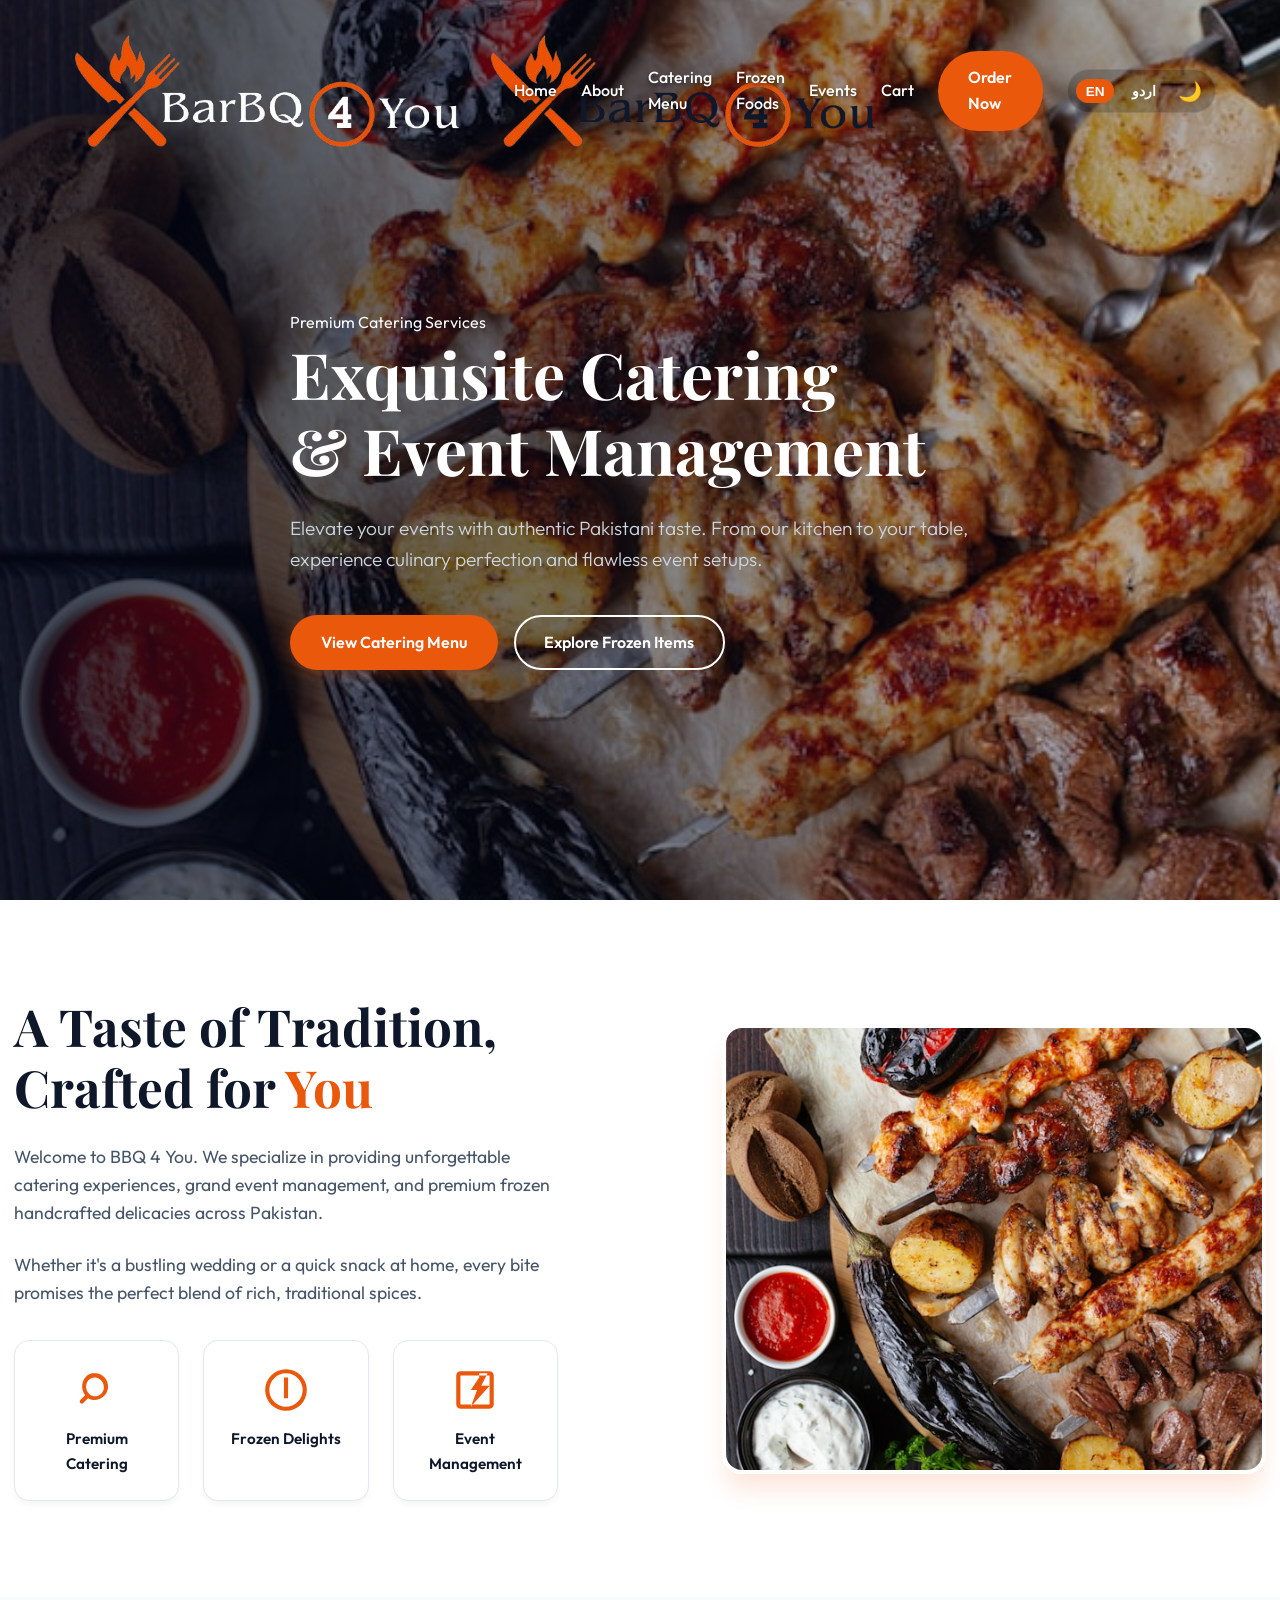
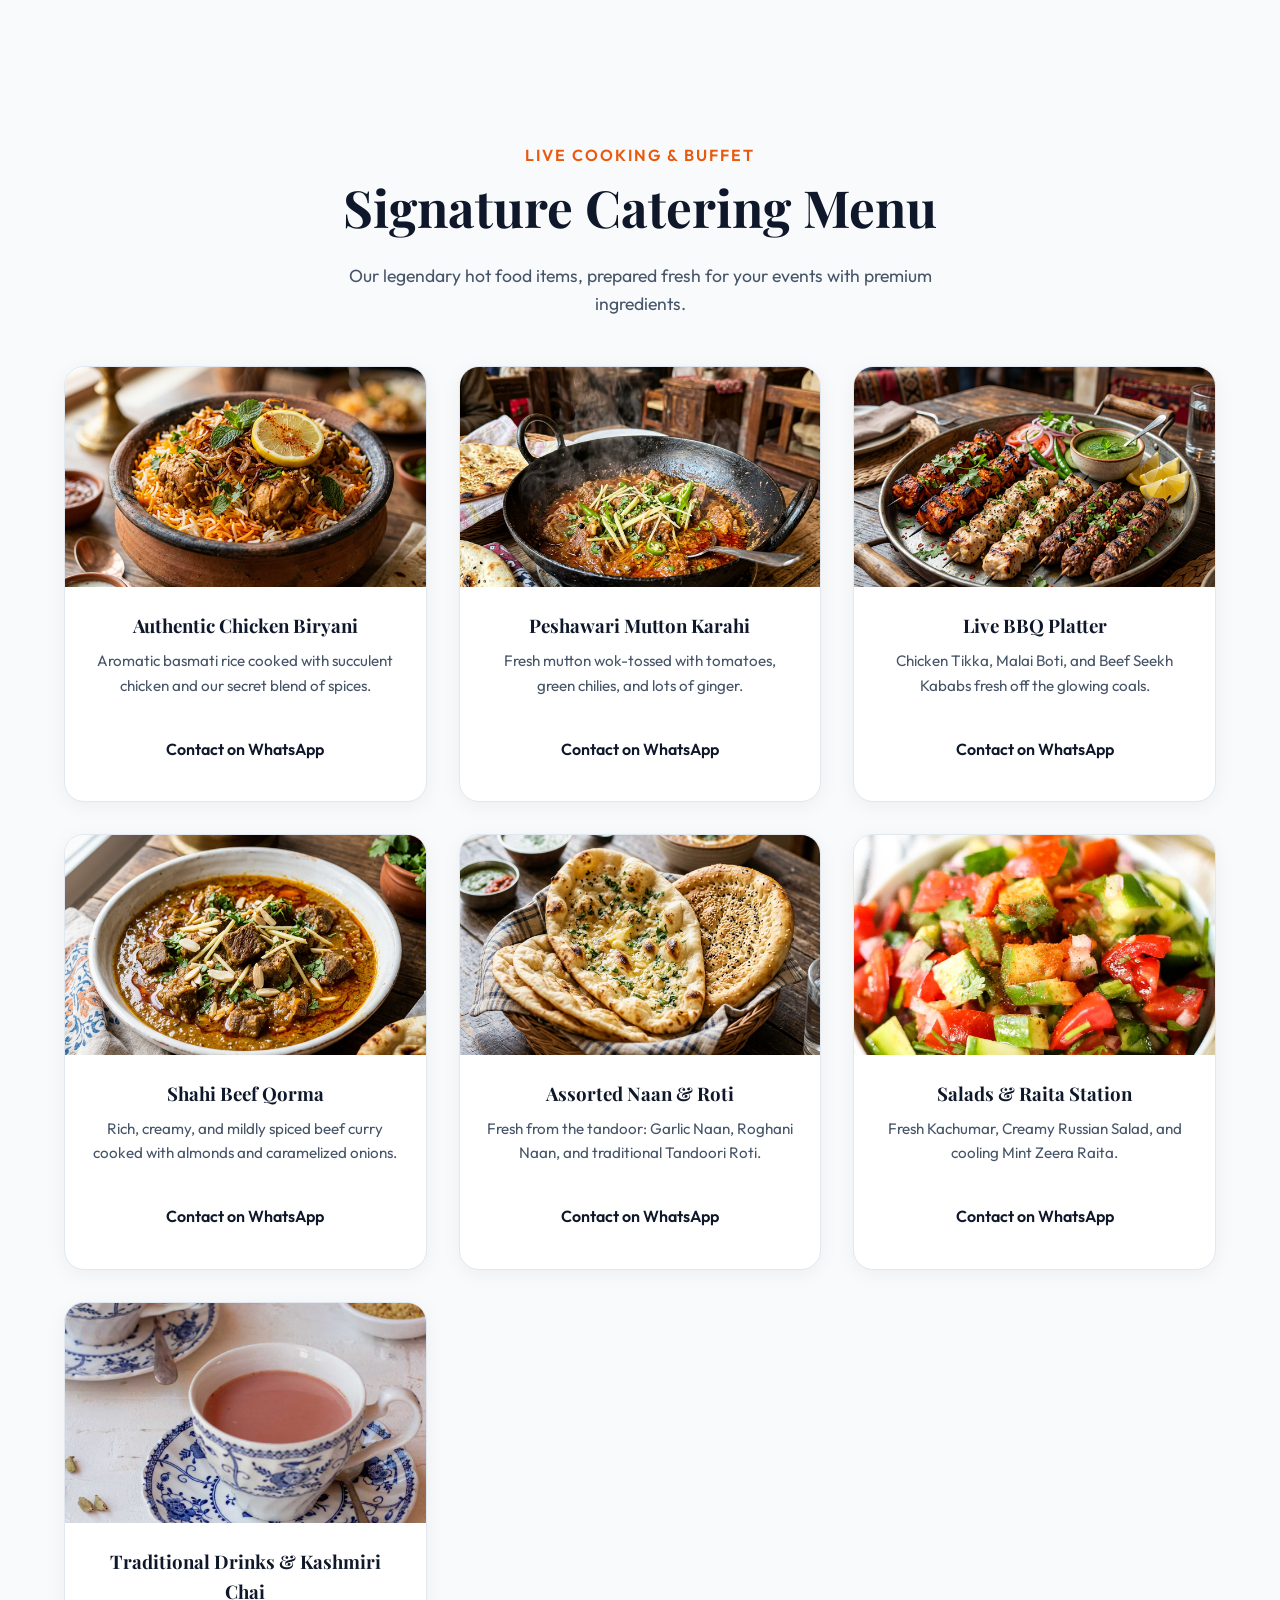
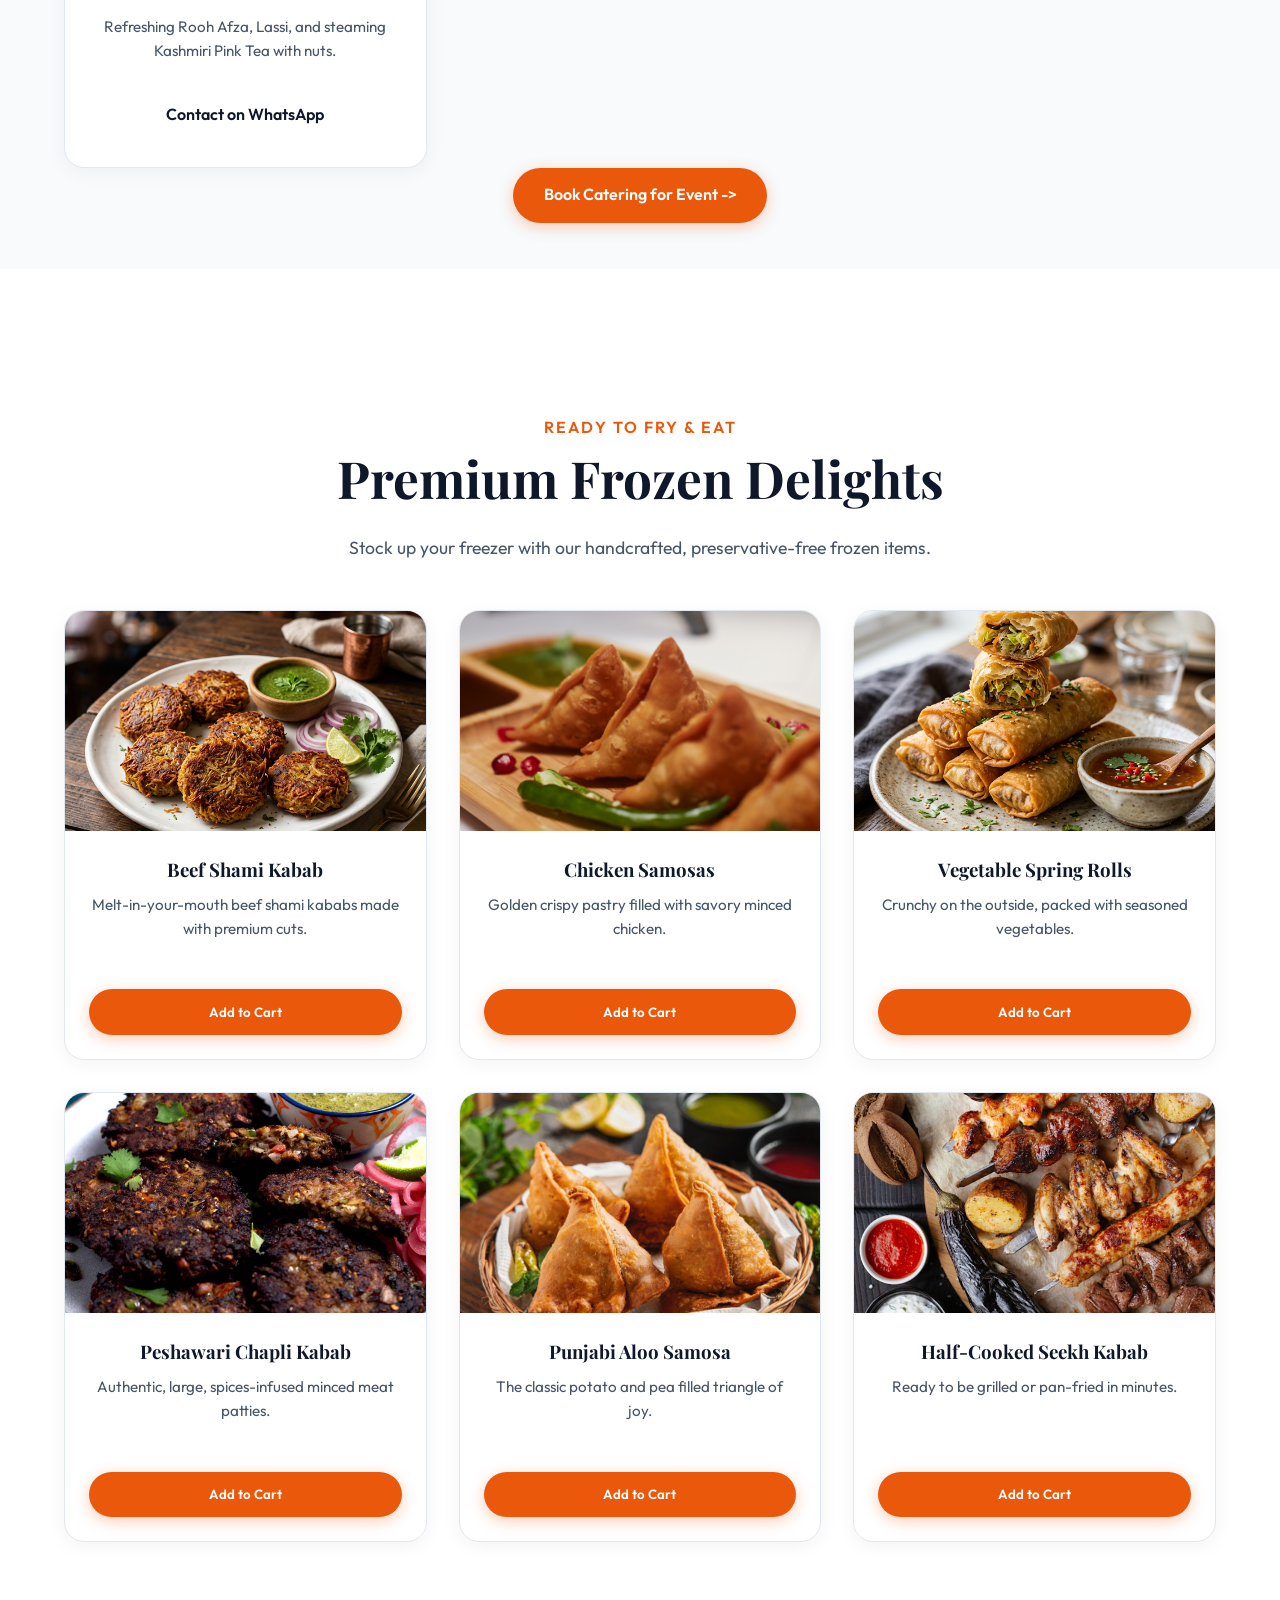
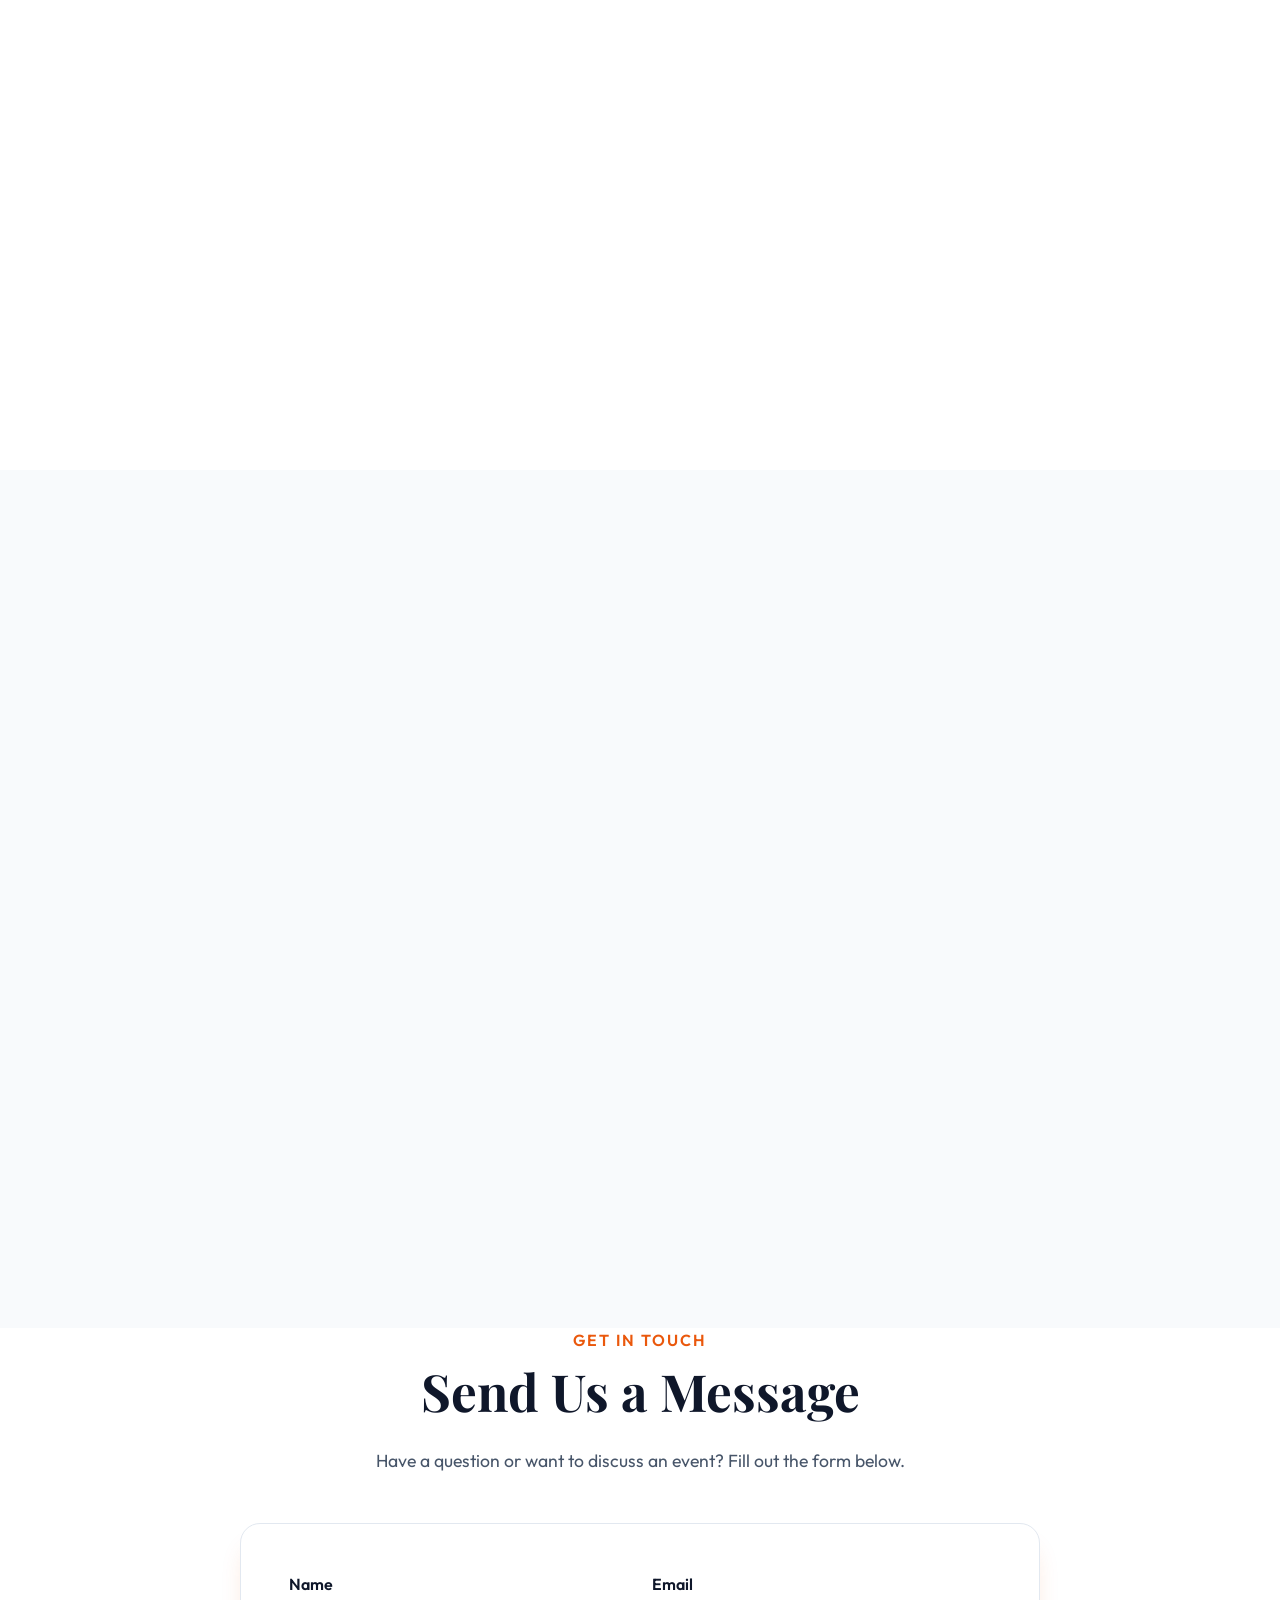
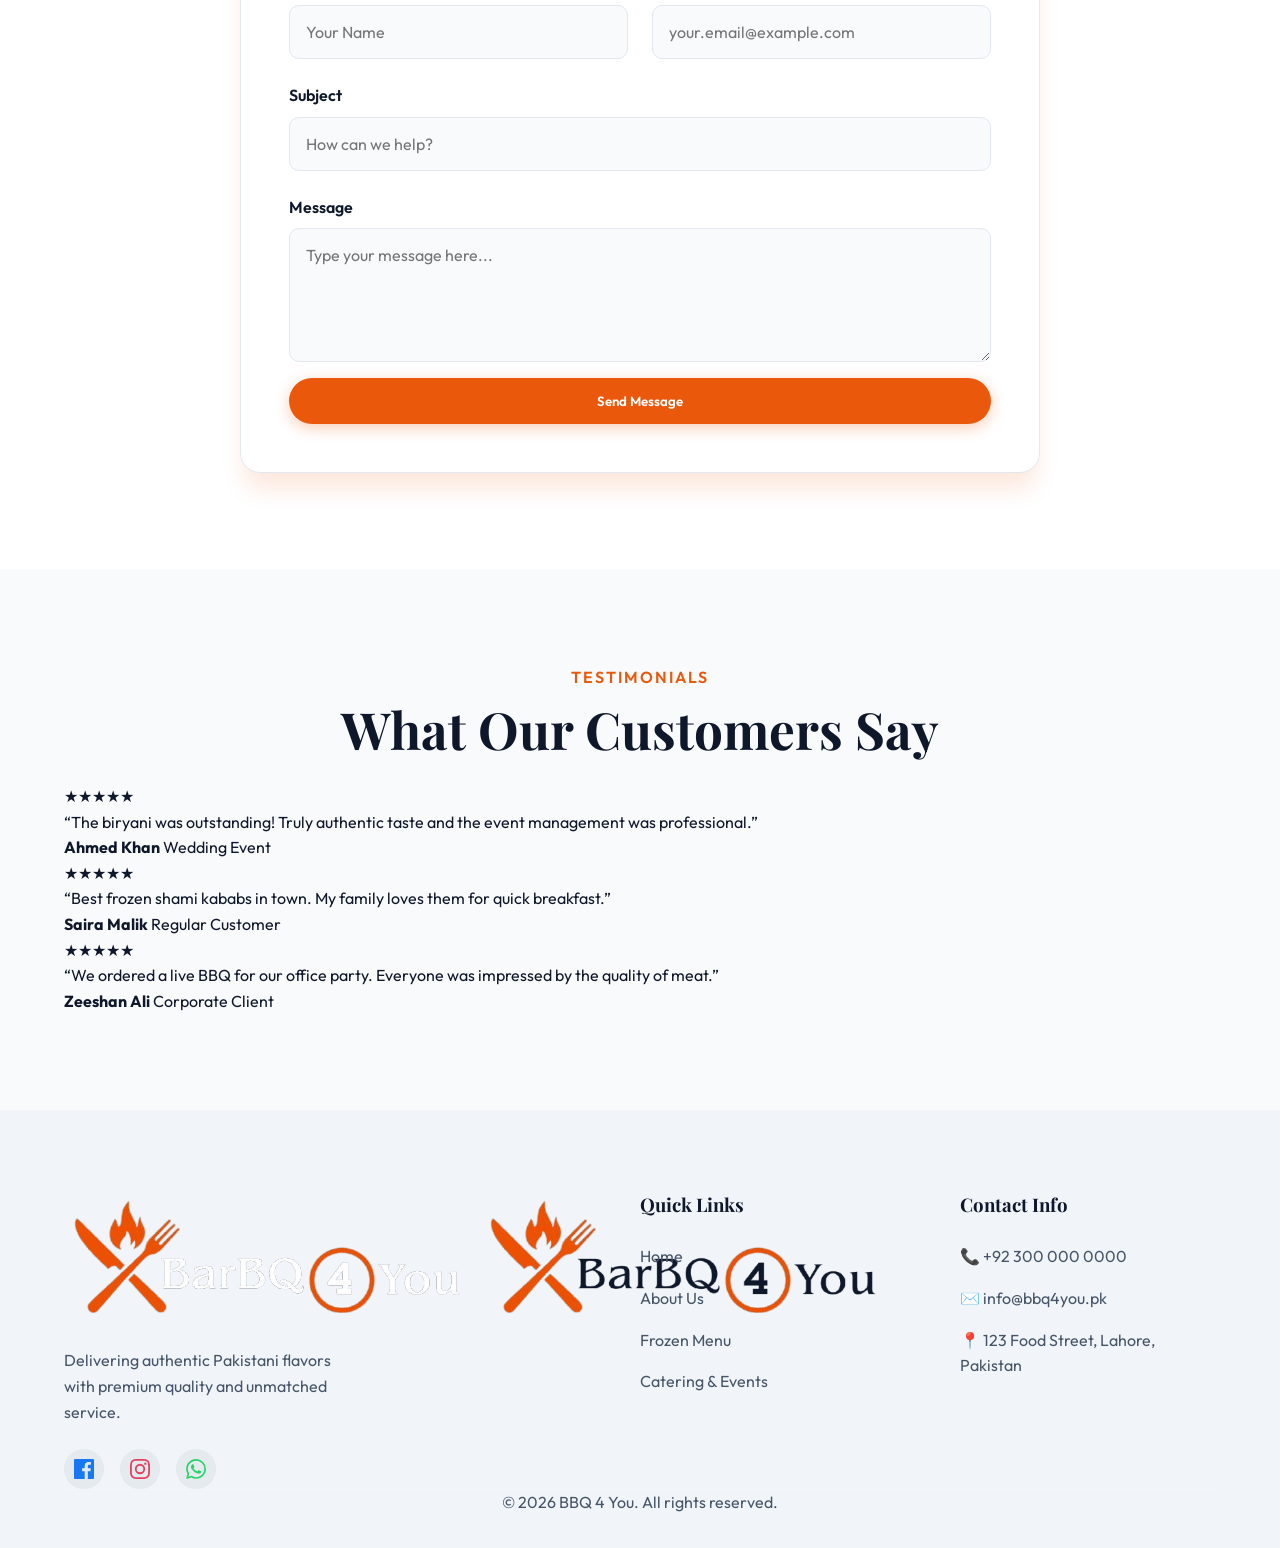
==== index.html @ a2faa125 "Refine Event Management section structure and alignment" ====
<!DOCTYPE html>
<html lang="en">

<head>
    <meta charset="UTF-8">
    <meta name="viewport" content="width=device-width, initial-scale=1.0">
    <meta name="description" content="BBQ 4 You - Premium Pakistani Catering, Event Management & Frozen Foods.">
    <title data-en="BBQ 4 You | Authentic Pakistani Catering" data-ur="باربی کیو 4 یو | مستند پاکستانی کیٹرنگ">BBQ 4 You
        | Authentic Pakistani Catering</title>
    <!-- Custom CSS -->
    <link rel="stylesheet" href="css/style.css">
</head>

<body>

    <!-- Navigation -->
    <nav class="navbar" id="navbar">
        <div class="container nav-container">
            <!-- New Styled Logo with Icon -->
            <a href="#" class="brand">
                <img src="img/logo-white.png" alt="BBQ 4 You" class="brand-img logo-white">
                <img src="img/logo-dark.png" alt="BBQ 4 You" class="brand-img logo-dark">
            </a>

            <button class="mobile-toggle" aria-label="Toggle Menu">
                <span class="bar"></span>
                <span class="bar"></span>
                <span class="bar"></span>
            </button>

            <div class="nav-controls">
                <ul class="nav-links">
                    <li><a href="#home" class="active" data-en="Home" data-ur="ہوم">Home</a></li>
                    <li><a href="#about" data-en="About" data-ur="ہمارے بارے میں">About</a></li>
                    <li><a href="#catering" data-en="Catering Menu" data-ur="کیٹرنگ مینو">Catering Menu</a>
                    </li>
                    <li><a href="#frozen-menu" data-en="Frozen Foods" data-ur="فروزن فوڈز">Frozen Foods</a>
                    </li>
                    <li><a href="#events" data-en="Events" data-ur="تقریبات">Events</a></li>
                    <li><a href="cart.html"><span data-en="Cart" data-ur="کارٹ">Cart</span> <span id="cart-count-badge"
                                class="badge-count">0</span></a></li>
                    <li><a href="order.html" class="btn btn-primary" data-en="Order Now" data-ur="آرڈر کریں"
                            style="margin-top:0;">Order Now</a></li>
                </ul>

                <div class="utils">
                    <button class="lang-btn active" data-lang="en">EN</button>
                    <button class="lang-btn" data-lang="ur">اردو</button>
                    <button id="theme-toggle" aria-label="Toggle Dark Mode">
                        <span>🌙</span>
                    </button>
                </div>
            </div>
        </div>
    </nav>

    <!-- Hero Section -->
    <section id="home" class="hero">
        <div class="hero-parallax-bg" id="hero-bg"></div>
        <div class="hero-overlay"></div>
        <div class="container hero-content">
            <span class="badge" data-en="Premium Catering Services" data-ur="پریمیم کیٹرنگ سروسز">Premium Catering
                Services</span>
            <h1 class="hero-title reveal-text" data-en="Exquisite Catering<br>& Event Management"
                data-ur="شاندار کیٹرنگ<br>اور ایونٹ مینجمنٹ">Exquisite Catering<br>& Event
                Management</h1>
            <p class="hero-desc reveal-fade"
                data-en="Elevate your events with authentic Pakistani taste. From our kitchen to your table, experience culinary perfection and flawless event setups."
                data-ur="اپنے ایونٹس کو مستند پاکستانی ذائقے سے یادگار بنائیں۔ ہمارے کچن سے آپ کی ٹیبل تک، بے عیب خدمات کا تجربہ کریں۔">
                Elevate your events with authentic Pakistani taste. From our kitchen to your table, experience culinary
                perfection and flawless event setups.</p>
            <div class="hero-btns reveal-up">
                <a href="#catering" class="btn btn-primary" data-en="View Catering Menu"
                    data-ur="کیٹرنگ مینو دیکھیں">View Catering Menu</a>
                <a href="#frozen-menu" class="btn btn-outline" data-en="Explore Frozen Items"
                    data-ur="فروزن آئٹمز تلاش کریں">Explore Frozen Items</a>
            </div>
        </div>
    </section>

    <!-- About Section -->
    <section id="about" class="about section-padding bg-section">
        <div class="container about-grid">
            <div class="about-text scroll-reveal left">
                <h2 class="section-title"
                    data-en="A Taste of Tradition,<br>Crafted for <span class='highlight'>You</span>"
                    data-ur="روایات کا ذائقہ،<br><span class='highlight'>آپ</span> کے لیے تیار کیا گیا">
                    A Taste of
                    Tradition,<br>Crafted for <span class='highlight'>You</span></h2>
                <p data-en="Welcome to BBQ 4 You. We specialize in providing unforgettable catering experiences, grand event management, and premium frozen handcrafted delicacies across Pakistan."
                    data-ur="باربی کیو 4 یو میں خوش آمدید۔ ہم پاکستان بھر میں ناقابل فراموش کیٹرنگ، شاندار ایونٹ مینجمنٹ اور اعلیٰ معیار کے فروزن آئٹمز فراہم کرنے میں مہارت رکھتے ہیں۔">
                    Welcome to BBQ 4 You. We specialize in providing unforgettable catering experiences, grand event
                    management, and premium frozen handcrafted delicacies across Pakistan.</p>
                <p data-en="Whether it's a bustling wedding or a quick snack at home, every bite promises the perfect blend of rich, traditional spices."
                    data-ur="چاہے یہ شادی کی تقریب ہو یا گھر میں فوری اسنیک، ہر نوالے میں روایتی مسالوں کا بہترین امتزاج ہے۔">
                    Whether it's a bustling wedding or a quick snack at home, every bite promises the perfect blend of
                    rich, traditional spices.</p>

                <div class="features-wrapper">
                    <div class="feature">
                        <svg class="feat-icon" viewBox="0 0 24 24">
                            <path
                                d="M11.3 4C14.7 4 17.5 7.1 17.3 10.7C17.1 14.3 14 17 10.3 16.8C9.4 16.7 8.5 16.4 7.7 15.9L5.4 18.2C5 18.6 4.4 18.6 4 18.2C3.6 17.8 3.6 17.2 4 16.8L6.3 14.5C4 11.4 4.5 7.1 7.6 4.8C8.7 4 10 3.8 11.3 4M10.8 6C9.5 6 8.4 6.6 7.7 7.6C6.1 9.7 6.6 12.7 8.7 14.3C9.4 14.8 10.2 15 11 15C13.2 15 15.1 13.2 15.3 11C15.5 8.4 13.5 6.2 11 6C10.9 6 10.9 6 10.8 6Z" />
                        </svg>
                        <div class="feat-text" data-en="Premium Catering" data-ur="پریمیم کیٹرنگ">Premium
                            Catering</div>
                    </div>
                    <div class="feature">
                        <svg class="feat-icon" viewBox="0 0 24 24">
                            <path
                                d="M12,2A10,10 0 0,1 22,12A10,10 0 0,1 12,22A10,10 0 0,1 2,12A10,10 0 0,1 12,2M12,4A8,8 0 0,0 4,12A8,8 0 0,0 12,20A8,8 0 0,0 20,12A8,8 0 0,0 12,4M13,6V16H11V6H13Z" />
                        </svg>
                        <div class="feat-text" data-en="Frozen Delights" data-ur="فروزن آئٹمز">Frozen Delights
                        </div>
                    </div>
                    <div class="feature">
                        <svg class="feat-icon" viewBox="0 0 24 24">
                            <path
                                d="M14 6L10 12H13L10 20L19 10H15L18 4H14V6M5 3H19C20.1 3 21 3.9 21 5V19C21 20.1 20.1 21 19 21H5C3.9 21 3 20.1 3 19V5C3 3.9 3.9 3 5 3M5 5V19H19V5H5Z" />
                        </svg>
                        <div class="feat-text" data-en="Event Management" data-ur="ایونٹ مینجمنٹ">Event
                            Management</div>
                    </div>
                </div>
            </div>

            <div class="about-image-wrapper scroll-reveal right">
                <img src="img/about-food.jpg" alt="Rich Pakistani Food Setup" class="about-img main-img">
            </div>
        </div>
    </section>

    <!-- Hot Catering Menu Section -->
    <section id="catering" class="menu section-padding">
        <div class="container">
            <div class="section-header text-center scroll-reveal up">
                <span class="subtitle" data-en="Live Cooking & Buffet" data-ur="لائیو کوکنگ اور بوفے">Live Cooking &
                    Buffet</span>
                <h2 class="section-title" data-en="Signature Catering Menu" data-ur="سگنیچر کیٹرنگ مینو">Signature
                    Catering Menu</h2>
                <p class="section-subtitle"
                    data-en="Our legendary hot food items, prepared fresh for your events with premium ingredients."
                    data-ur="ہمارے مشہور گرم کھانے کے آئٹمز، جو پریمیم اجزاء کے ساتھ آپ کی تقریبات کے لیے تازہ تیار کیے جاتے ہیں۔">
                    Our legendary hot food items, prepared fresh for your events with premium ingredients.</p>
            </div>

            <div class="menu-grid">
                <!-- Catering 1 -->
                <div class="menu-card scroll-reveal up">
                    <div class="card-img-wrapper">
                        <img src="img/biryani_authentic.png" alt="Biryani" class="card-img">
                    </div>
                    <div class="card-content">
                        <h3 data-en="Authentic Chicken Biryani" data-ur="مستند چکن بریانی">Authentic
                            Chicken Biryani
                        </h3>
                        <p data-en="Aromatic basmati rice cooked with succulent chicken and our secret blend of spices."
                            data-ur="خوشبودار باسمتی چاول رسیلے چکن اور ہمارے خفیہ مسالوں کے ساتھ تیار کردہ۔">
                            Aromatic
                            basmati rice cooked with succulent chicken and our secret blend of spices.</p>
                        <a href="https://wa.me/923000000000" target="_blank" class="btn btn-sm btn-WhatsApp"
                            data-en="Contact on WhatsApp" data-ur="واٹس ایپ پر رابطہ کریں">Contact on WhatsApp</a>
                    </div>
                </div>
                <!-- Catering 2 -->
                <div class="menu-card scroll-reveal up delay-1">
                    <div class="card-img-wrapper">
                        <img src="img/karahi_authentic.png" alt="Karahi" class="card-img">
                    </div>
                    <div class="card-content">
                        <h3 data-en="Peshawari Mutton Karahi" data-ur="پشاوری مٹن کڑاہی">Peshawari Mutton
                            Karahi</h3>
                        <p data-en="Fresh mutton wok-tossed with tomatoes, green chilies, and lots of ginger."
                            data-ur="ٹماٹر، ہری مرچ اور ادرک کے ساتھ تازہ مٹن کڑاہی۔">
                            Fresh mutton wok-tossed with
                            tomatoes, green chilies, and lots of ginger.</p>
                        <a href="https://wa.me/923000000000" target="_blank" class="btn btn-sm btn-WhatsApp"
                            data-en="Contact on WhatsApp" data-ur="واٹس ایپ پر رابطہ کریں">Contact on WhatsApp</a>
                    </div>
                </div>
                <!-- Catering 3 -->
                <div class="menu-card scroll-reveal up delay-2">
                    <div class="card-img-wrapper">
                        <img src="img/bbq_platter_authentic.png" alt="BBQ Platter" class="card-img">
                    </div>
                    <div class="card-content">
                        <h3 data-en="Live BBQ Platter" data-ur="لائیو باربی کیو پلیٹر">Live BBQ
                            Platter</h3>
                        <p data-en="Chicken Tikka, Malai Boti, and Beef Seekh Kababs fresh off the glowing coals."
                            data-ur="گرم کوئلوں پر تیار کردہ چکن تکہ، ملائی بوٹی اور بیف سیخ کباب۔">
                            Chicken Tikka, Malai
                            Boti, and Beef Seekh Kababs fresh off the glowing coals.</p>
                        <a href="https://wa.me/923000000000" target="_blank" class="btn btn-sm btn-WhatsApp"
                            data-en="Contact on WhatsApp" data-ur="واٹس ایپ پر رابطہ کریں">Contact on WhatsApp</a>
                    </div>
                </div>
                <!-- Catering 4 -->
                <div class="menu-card scroll-reveal up delay-3">
                    <div class="card-img-wrapper">
                        <img src="img/qorma_authentic.png" alt="Qorma" class="card-img">
                    </div>
                    <div class="card-content">
                        <h3 data-en="Shahi Beef Qorma" data-ur="شاہی بیف قورمہ">Shahi Beef Qorma</h3>
                        <p data-en="Rich, creamy, and mildly spiced beef curry cooked with almonds and caramelized onions."
                            data-ur="بادام اور پیاز کے ساتھ تیار کردہ لذیذ اور کریمی بیف قورمہ۔">
                            Rich, creamy, and
                            mildly spiced beef curry cooked with almonds and caramelized onions.</p>
                        <a href="https://wa.me/923000000000" target="_blank" class="btn btn-sm btn-WhatsApp"
                            data-en="Contact on WhatsApp" data-ur="واٹس ایپ پر رابطہ کریں">Contact on WhatsApp</a>
                    </div>
                </div>
                <!-- Catering 5: Sides -->
                <div class="menu-card scroll-reveal up">
                    <div class="card-img-wrapper">
                        <img src="img/naan_roti_authentic.png" alt="Naan & Roti" class="card-img">
                    </div>
                    <div class="card-content">
                        <h3 data-en="Assorted Naan & Roti" data-ur="نان اور روٹی">Assorted Naan & Roti</h3>
                        <p data-en="Fresh from the tandoor: Garlic Naan, Roghani Naan, and traditional Tandoori Roti."
                            data-ur="تندور سے تازہ: گارلک نان، روغنی نان، اور روایتی تندوری روٹی۔">
                            Fresh from the
                            tandoor: Garlic Naan, Roghani Naan, and traditional Tandoori Roti.</p>
                        <a href="https://wa.me/923000000000" target="_blank" class="btn btn-sm btn-WhatsApp"
                            data-en="Contact on WhatsApp" data-ur="واٹس ایپ پر رابطہ کریں">Contact on WhatsApp</a>
                    </div>
                </div>
                <!-- Catering 6: Salads -->
                <div class="menu-card scroll-reveal up delay-1">
                    <div class="card-img-wrapper">
                        <img src="img/kachumber_salad_authentic.jpg" alt="Salads & Raita" class="card-img">
                    </div>
                    <div class="card-content">
                        <h3 data-en="Salads & Raita Station" data-ur="سلاد اور رائتہ">Salads & Raita Station
                        </h3>
                        <p data-en="Fresh Kachumar, Creamy Russian Salad, and cooling Mint Zeera Raita."
                            data-ur="تازہ کچومر، کریمی رشین سلاد، اور ٹھنڈا پودینہ زیرہ رائتہ۔">
                            Fresh Kachumar, Creamy
                            Russian Salad, and cooling Mint Zeera Raita.</p>
                        <a href="https://wa.me/923000000000" target="_blank" class="btn btn-sm btn-WhatsApp"
                            data-en="Contact on WhatsApp" data-ur="واٹس ایپ پر رابطہ کریں">Contact on WhatsApp</a>
                    </div>
                </div>
                <!-- Catering 7: Drinks -->
                <div class="menu-card scroll-reveal up delay-2">
                    <div class="card-img-wrapper">
                        <img src="img/kashmiri_chai_authentic.jpg" alt="Tea & Drinks" class="card-img">
                    </div>
                    <div class="card-content">
                        <h3 data-en="Traditional Drinks & Kashmiri Chai" data-ur="مشروبات اور کشمیری چائے">Traditional
                            Drinks & Kashmiri Chai</h3>
                        <p data-en="Refreshing Rooh Afza, Lassi, and steaming Kashmiri Pink Tea with nuts."
                            data-ur="تازہ روح افزا، لسی، اور گرم کشمیری پنک چائے۔">
                            Refreshing Rooh Afza, Lassi, and
                            steaming Kashmiri Pink Tea with nuts.</p>
                        <a href="https://wa.me/923000000000" target="_blank" class="btn btn-sm btn-WhatsApp"
                            data-en="Contact on WhatsApp" data-ur="واٹس ایپ پر رابطہ کریں">Contact on WhatsApp</a>
                    </div>
                </div>
            </div>
            <div class="text-center mt-6 scroll-reveal up">
                <a href="#contact" class="btn btn-primary" data-en="Book Catering for Event ->"
                    data-ur="ایونٹ کے لیے کیٹرنگ بک کریں ->">Book Catering for Event -></a>
            </div>
        </div>
    </section>

    <!-- Frozen Menu Section -->
    <section id="frozen-menu" class="menu section-padding bg-section">
        <div class="container">
            <div class="section-header text-center scroll-reveal up">
                <span class="subtitle" data-en="Ready to Fry & Eat" data-ur="فوری فرائی کریں اور کھائیں">Ready to Fry &
                    Eat</span>
                <h2 class="section-title" data-en="Premium Frozen Delights" data-ur="پریمیم فروزن آئٹمز">Premium Frozen
                    Delights</h2>
                <p class="section-subtitle"
                    data-en="Stock up your freezer with our handcrafted, preservative-free frozen items."
                    data-ur="ہمارے ہاتھ سے بنے ہوئے، محفوظ اور تازہ فروزن آئٹمز سے اپنا فریزر بھریں۔">
                    Stock up your
                    freezer with our handcrafted, preservative-free frozen items.</p>
            </div>

            <div class="menu-grid">
                <!-- Card 1 -->
                <div class="menu-card scroll-reveal up">
                    <div class="card-img-wrapper">
                        <img src="img/shami_kabab_authentic.png" alt="Shami Kabab" class="card-img">
                        <div class="card-overlay"><span class="price-tag">Rs 1,200 / Dozen</span></div>
                    </div>
                    <div class="card-content">
                        <h3 data-en="Beef Shami Kabab" data-ur="بیف شامی کباب">Beef Shami Kabab</h3>
                        <p data-en="Melt-in-your-mouth beef shami kababs made with premium cuts."
                            data-ur="پریمیم گوشت سے بنے ہوئے نرم بیف شامی کباب۔">
                            Melt-in-your-mouth beef shami kababs
                            made with premium cuts.</p>
                        <button class="btn btn-sm btn-primary mt-4 add-to-cart-btn" data-name-en="Beef Shami Kabab"
                            data-name-ur="بیف شامی کباب" data-price="1200" data-unit="Dozen"
                            data-img="img/shami_kabab_authentic.png" data-en="Add to Cart"
                            data-ur="کارٹ میں شامل کریں">Add to
                            Cart</button>
                    </div>
                </div>

                <!-- Card 2 -->
                <div class="menu-card scroll-reveal up delay-1">
                    <div class="card-img-wrapper">
                        <img src="img/samosa_chicken_authentic.jpg" alt="Chicken Samosa" class="card-img">
                        <div class="card-overlay"><span class="price-tag">Rs 700 / Dozen</span></div>
                    </div>
                    <div class="card-content">
                        <h3 data-en="Chicken Samosas" data-ur="چکن سموسے">Chicken Samosas</h3>
                        <p data-en="Golden crispy pastry filled with savory minced chicken."
                            data-ur="چکن کے قیمے سے بھرے ہوئے گولڈن کرسپی سموسے۔">
                            Golden crispy pastry filled with
                            savory minced chicken.</p>
                        <button class="btn btn-sm btn-primary mt-4 add-to-cart-btn" data-name-en="Chicken Samosas"
                            data-name-ur="چکن سموسے" data-price="700" data-unit="Dozen"
                            data-img="img/samosa_chicken_authentic.jpg" data-en="Add to Cart"
                            data-ur="کارٹ میں شامل کریں">Add to Cart</button>
                    </div>
                </div>

                <!-- Card 3 -->
                <div class="menu-card scroll-reveal up delay-2">
                    <div class="card-img-wrapper">
                        <img src="img/spring_rolls_authentic.png" alt="Spring Rolls" class="card-img">
                        <div class="card-overlay"><span class="price-tag">Rs 800 / Dozen</span></div>
                    </div>
                    <div class="card-content">
                        <h3 data-en="Vegetable Spring Rolls" data-ur="ویجیٹیبل اسپرنگ رولز">Vegetable
                            Spring Rolls</h3>
                        <p data-en="Crunchy on the outside, packed with seasoned vegetables."
                            data-ur="مسالے دار سبزیوں سے بھرے ہوئے کرسپی رولز۔">
                            Crunchy on the outside, packed with
                            seasoned vegetables.</p>
                        <button class="btn btn-sm btn-primary mt-4 add-to-cart-btn"
                            data-name-en="Vegetable Spring Rolls" data-name-ur="ویجیٹیبل اسپرنگ رولز" data-price="800"
                            data-unit="Dozen" data-img="img/spring_rolls_authentic.png" data-en="Add to Cart"
                            data-ur="کارٹ میں شامل کریں">Add to
                            Cart</button>
                    </div>
                </div>

                <!-- Card 4 -->
                <div class="menu-card scroll-reveal up delay-3">
                    <div class="card-img-wrapper">
                        <img src="img/chapli_authentic.jpg" alt="Chapli Kabab" class="card-img">
                        <div class="card-overlay"><span class="price-tag">Rs 1,400 / KG</span></div>
                    </div>
                    <div class="card-content">
                        <h3 data-en="Peshawari Chapli Kabab" data-ur="پشاوری چپلی کباب">Peshawari Chapli
                            Kabab</h3>
                        <p data-en="Authentic, large, spices-infused minced meat patties."
                            data-ur="مستند، بڑے اور مسالے دار قیمے کے کباب۔">Authentic,
                            large, spices-infused minced
                            meat patties.</p>
                        <button class="btn btn-sm btn-primary mt-4 add-to-cart-btn"
                            data-name-en="Peshawari Chapli Kabab" data-name-ur="پشاوری چپلی کباب" data-price="1400"
                            data-unit="KG" data-img="img/chapli_authentic.jpg" data-en="Add to Cart"
                            data-ur="کارٹ میں شامل کریں">Add to
                            Cart</button>
                    </div>
                </div>

                <!-- Card 5 -->
                <div class="menu-card scroll-reveal up">
                    <div class="card-img-wrapper">
                        <img src="img/aloo_samosa_authentic.jpg" alt="Aloo Samosa" class="card-img">
                        <div class="card-overlay"><span class="price-tag">Rs 400 / Dozen</span></div>
                    </div>
                    <div class="card-content">
                        <h3 data-en="Punjabi Aloo Samosa" data-ur="پنجابی آلو سموسہ">Punjabi Aloo Samosa
                        </h3>
                        <p data-en="The classic potato and pea filled triangle of joy."
                            data-ur="آلو اور مٹر سے بھرا روایتی سموسہ۔">The classic potato
                            and pea filled triangle of
                            joy.</p>
                        <button class="btn btn-sm btn-primary mt-4 add-to-cart-btn" data-name-en="Punjabi Aloo Samosa"
                            data-name-ur="پنجابی آلو سموسہ" data-price="400" data-unit="Dozen"
                            data-img="img/aloo_samosa_authentic.jpg" data-en="Add to Cart"
                            data-ur="کارٹ میں شامل کریں">Add to
                            Cart</button>
                    </div>
                </div>
                <!-- Card 6 -->
                <div class="menu-card scroll-reveal up delay-1">
                    <div class="card-img-wrapper">
                        <img src="img/frozen-seekh.jpg" alt="Seekh Kabab" class="card-img">
                        <div class="card-overlay"><span class="price-tag">Rs 1,500 / KG</span></div>
                    </div>
                    <div class="card-content">
                        <h3 data-en="Half-Cooked Seekh Kabab" data-ur="ہاف ککڈ سیخ کباب">Half-Cooked Seekh
                            Kabab</h3>
                        <p data-en="Ready to be grilled or pan-fried in minutes."
                            data-ur="فوری فرائی یا گرل کرنے کے لیے تیار۔">Ready to be
                            grilled or pan-fried in minutes.
                        </p>
                        <button class="btn btn-sm btn-primary mt-4 add-to-cart-btn"
                            data-name-en="Half-Cooked Seekh Kabab" data-name-ur="ہاف ککڈ سیخ کباب" data-price="1500"
                            data-unit="KG" data-img="img/frozen-seekh.jpg" data-en="Add to Cart"
                            data-ur="کارٹ میں شامل کریں">Add to
                            Cart</button>
                    </div>
                </div>
                <!-- Card 7: Frozen Paratha -->
                <div class="menu-card scroll-reveal up delay-2">
                    <div class="card-img-wrapper">
                        <img src="img/paratha_authentic.png" alt="Frozen Paratha" class="card-img">
                        <div class="card-overlay"><span class="price-tag">Rs 450 / Pack of 10</span></div>
                    </div>
                    <div class="card-content">
                        <h3 data-en="Classic Lacha Paratha" data-ur="کلاسک لچھا پراٹھا">Classic Lacha
                            Paratha</h3>
                        <p data-en="Flaky, buttery, and multi-layered ready to cook parathas."
                            data-ur="تہہ دار اور مزیدار پراٹھے پکانے کے لیے تیار۔">
                            Flaky, buttery, and multi-layered
                            ready to cook parathas.</p>
                        <button class="btn btn-sm btn-primary mt-4 add-to-cart-btn" data-name-en="Classic Lacha Paratha"
                            data-name-ur="کلاسک لچھا پراٹھا" data-price="450" data-unit="Pack (10 pcs)"
                            data-img="img/paratha_authentic.png" data-en="Add to Cart" data-ur="کارٹ میں شامل کریں">Add
                            to
                            Cart</button>
                    </div>
                </div>
                <!-- Card 8: Frozen Tikka Boti -->
                <div class="menu-card scroll-reveal up delay-3">
                    <div class="card-img-wrapper">
                        <img src="img/tikka-boti.jpg" alt="Marinated Tikka Boti" class="card-img">
                        <div class="card-overlay"><span class="price-tag">Rs 1,600 / KG</span></div>
                    </div>
                    <div class="card-content">
                        <h3 data-en="Marinated Tikka Boti" data-ur="میرینیٹڈ چکن تکہ بوٹی">Marinated
                            Tikka Boti</h3>
                        <p data-en="Boneless chicken fully marinated in traditional spicy yogurt."
                            data-ur="بغیر ہڈی چکن، روایتی مسالوں میں میرینیٹ شدہ۔">
                            Boneless chicken fully marinated in
                            traditional spicy yogurt.</p>
                        <button class="btn btn-sm btn-primary mt-4 add-to-cart-btn" data-name-en="Marinated Tikka Boti"
                            data-name-ur="میرینیٹڈ چکن تکہ بوٹی" data-price="1600" data-unit="KG"
                            data-img="img/tikka-boti.jpg" data-en="Add to Cart" data-ur="کارٹ میں شامل کریں">Add to
                            Cart</button>
                    </div>
                </div>
            </div>
        </div>
    </section>

    <!-- Event Management Section -->
    <section id="events" class="catering section-padding">
        <div class="container">
            <div class="catering-layout">
                <div class="catering-info scroll-reveal left">
                    <span class="subtitle" data-en="Full Scale Services" data-ur="مکمل خدمات">Full Scale
                        Services</span>
                    <h2 class="section-title" data-en="Complete Event<br>Management" data-ur="مکمل ایونٹ<br>مینجمنٹ">
                        Complete Event<br>Management</h2>
                    <p data-en="We bring your vision to life. From elegant weddings to highly coordinated corporate affairs, BBQ 4 You manages everything from stage setup to the final dessert."
                        data-ur="ہم آپ کے خوابوں کو حقیقت بناتے ہیں۔ شاندار شادیوں سے لے کر کارپوریٹ ایونٹس تک، ہم ہر چیز کا انتظام کرتے ہیں۔">
                        We bring your vision to life. From elegant weddings to highly coordinated corporate affairs, BBQ
                        4 You manages everything from stage setup to the final dessert.</p>

                    <ul class="service-list">
                        <!-- Accordion Item 1 -->
                        <li>
                            <button class="accordion-header">
                                <svg class="service-icon" viewBox="0 0 24 24">
                                    <path
                                        d="M12,2A10,10 0 0,1 22,12A10,10 0 0,1 12,22A10,10 0 0,1 2,12A10,10 0 0,1 12,2M11,19.93C7.05,19.43 4,16.04 4,12C4,7.96 7.05,4.57 11,4.07V19.93M13,4.07C16.95,4.57 20,7.96 20,12C20,16.04 16.95,19.43 13,19.93V4.07Z" />
                                </svg>
                                <div><strong data-en="Stunning Decor & Stages" data-ur="شاندار ڈیکور اور اسٹیج">Stunning
                                        Decor & Stages</strong></div>
                                <span class="accordion-icon">+</span>
                            </button>
                            <div class="accordion-content">
                                <span data-en="Floral arrangements, marquees, and beautiful lighting designs."
                                    data-ur="پھولوں کی سجاوٹ، مارکی اور خوبصورت لائٹنگ۔">Floral
                                    arrangements, marquees,
                                    and beautiful lighting designs.</span>
                                <ul class="dummy-list">
                                    <li data-en="Custom Floral Mandaps & Centerpieces"
                                        data-ur="حسب ضرورت پھولوں کی سجاوٹ">Custom Floral Mandaps &
                                        Centerpieces</li>
                                    <li data-en="Elegant Marquee Setup for 500+ Guests"
                                        data-ur="500+ مہمانوں کے لیے مارکی سیٹ اپ">Elegant Marquee
                                        Setup for 500+ Guests
                                    </li>
                                    <li data-en="Thematic LED Lighting & Ambiance" data-ur="خوبصورت ایل ای ڈی لائٹنگ">
                                        Thematic LED Lighting & Ambiance</li>
                                </ul>
                            </div>
                        </li>

                        <!-- Accordion Item 2 -->
                        <li>
                            <button class="accordion-header">
                                <svg class="service-icon" viewBox="0 0 24 24">
                                    <path
                                        d="M22,10V6H2V10H22M19,10V18A2,2 0 0,1 17,20H7A2,2 0 0,1 5,18V10H19M12,12A2,2 0 0,0 10,14A2,2 0 0,0 12,16A2,2 0 0,0 14,14A2,2 0 0,0 12,12Z" />
                                </svg>
                                <div><strong data-en="Professional Waitstaff" data-ur="پیشہ ورانہ ویٹرز">Professional
                                        Waitstaff</strong></div>
                                <span class="accordion-icon">+</span>
                            </button>
                            <div class="accordion-content">
                                <span data-en="Highly trained team for smooth food and beverage service."
                                    data-ur="کھانے کی ہموار سروس کے لیے اعلیٰ تربیت یافتہ ٹیم۔">Highly
                                    trained team for
                                    smooth food and beverage service.</span>
                                <ul class="dummy-list">
                                    <li data-en="Uniformed Male & Female Waiters" data-ur="یونیفارم والے ویٹرز">
                                        Uniformed Male & Female Waiters</li>
                                    <li data-en="Live Chef Stations & Setup" data-ur="لائیو شیف اسٹیشنز اور سیٹ اپ">Live
                                        Chef Stations & Setup</li>
                                    <li data-en="Full Cleanup & Teardown Services" data-ur="مکمل صفائی کی خدمات">Full
                                        Cleanup & Teardown Services</li>
                                </ul>
                            </div>
                        </li>

                        <!-- Accordion Item 3 -->
                        <li>
                            <button class="accordion-header">
                                <svg class="service-icon" viewBox="0 0 24 24">
                                    <path
                                        d="M12 3C7.58 3 4 4.79 4 7V17C4 19.21 7.58 21 12 21C16.42 21 20 19.21 20 17V7C20 4.79 16.42 3 12 3M12 19C8.69 19 6 17.66 6 17V14.77C7.61 15.55 9.72 16 12 16C14.28 16 16.39 15.55 18 14.77V17C18 17.66 15.31 19 12 19M18 12.27C16.39 13.04 14.28 13.5 12 13.5C9.72 13.5 7.61 13.04 6 12.27V10C6 10.66 8.69 12 12 12C15.31 12 18 10.66 18 10V12.27M12 9C8.69 9 6 7.66 6 7C6 6.34 8.69 5 12 5C15.31 5 18 6.34 18 7C18 7.66 15.31 9 12 9Z" />
                                </svg>
                                <div><strong data-en="Sound & Logistics" data-ur="ساؤنڈ اور لاجسٹکس">Sound &
                                        Logistics</strong></div>
                                <span class="accordion-icon">+</span>
                            </button>
                            <div class="accordion-content">
                                <span data-en="Handling the technical details so you can enjoy your day."
                                    data-ur="ایونٹ کی تمام تکنیکی تفصیلات کا مکمل انتظام۔">Handling
                                    the technical
                                    details so you can enjoy your day.</span>
                                <ul class="dummy-list">
                                    <li data-en="Premium Audio & PA Systems" data-ur="اعلیٰ معیار کا ساؤنڈ سسٹم">Premium
                                        Audio & PA Systems</li>
                                    <li data-en="Transport & Generator Backups" data-ur="ٹرانسپورٹ اور جنریٹر بیک اپ">
                                        Transport & Generator Backups</li>
                                    <li data-en="Photography & Videography Sourcing" data-ur="فوٹوگرافی اور ویڈیوگرافی">
                                        Photography & Videography Sourcing</li>
                                </ul>
                            </div>
                        </li>
                    </ul>
                    <div style="display: flex; gap: 1rem; flex-wrap: wrap; margin-top: 1.5rem;">
                        <a href="https://wa.me/923000000000" target="_blank" class="btn btn-WhatsApp"
                            data-en="Contact on WhatsApp" data-ur="واٹس ایپ پر رابطہ کریں">Contact on WhatsApp</a>
                    </div>
                </div>

                <div class="catering-gallery scroll-reveal right">
                    <div class="gallery-grid">
                        <img src="img/wedding_stage_authentic.png" alt="Wedding Setup" class="g-img-1">
                        <img src="img/buffet_authentic.jpg" alt="Buffet Service" class="g-img-2">
                        <img src="img/live_bbq_event_authentic.png" alt="Live BBQ" class="g-img-3">
                    </div>
                </div>
            </div>
        </div>
    </section>

    <!-- Contact Form Section -->
    <section id="contact-form" class="contact-form-section bg-section">
        <div class="container">
            <div class="section-header text-center">
                <span class="subtitle" data-en="Get in Touch" data-ur="رابطہ کریں">Get in Touch</span>
                <h2 class="section-title" data-en="Send Us a Message" data-ur="ہمیں پیغام بھیجیں">Send Us a Message</h2>
                <p class="section-subtitle"
                    data-en="Have a question or want to discuss an event? Fill out the form below."
                    data-ur="کوئی سوال ہے یا ایونٹ پر بات کرنا چاہتے ہیں؟ نیچے دیا گیا فارم پُر کریں۔">Have a question
                    or want to discuss an event? Fill out the form below.</p>
            </div>

            <div class="contact-form-wrapper">
                <form id="mainContactForm" class="contact-form"
                    onsubmit="event.preventDefault(); alert('Message sent successfully!'); this.reset();">
                    <div class="contact-form-grid">
                        <div class="form-group">
                            <label for="c-name" data-en="Name" data-ur="نام">Name</label>
                            <input type="text" id="c-name" required placeholder="Your Name">
                        </div>
                        <div class="form-group">
                            <label for="c-email" data-en="Email" data-ur="ای میل">Email</label>
                            <input type="email" id="c-email" required placeholder="your.email@example.com">
                        </div>
                    </div>
                    <div class="form-group">
                        <label for="c-subject" data-en="Subject" data-ur="موضوع">Subject</label>
                        <input type="text" id="c-subject" placeholder="How can we help?">
                    </div>
                    <div class="form-group mt-4">
                        <label for="c-message" data-en="Message" data-ur="پیغام">Message</label>
                        <textarea id="c-message" rows="5" required placeholder="Type your message here..."></textarea>
                    </div>
                    <button type="submit" class="btn btn-primary btn-block mt-6" data-en="Send Message"
                        data-ur="پیغام بھیجیں">Send Message</button>
                </form>
            </div>
        </div>
    </section>

    <!-- Review Section -->
    <section id="reviews" class="section-padding reviews-section">
        <div class="container">
            <div class="section-header text-center">
                <span class="subtitle" data-en="Testimonials" data-ur="تاثرات">Testimonials</span>
                <h2 class="section-title" data-en="What Our Customers Say" data-ur="ہمارے صارفین کیا کہتے ہیں">What Our
                    Customers Say</h2>
            </div>

            <div class="reviews-grid mt-8">
                <div class="review-card">
                    <div class="stars">★★★★★</div>
                    <p data-en="&ldquo;The biryani was outstanding! Truly authentic taste and the event management was professional.&rdquo;"
                        data-ur="&ldquo;بریانی بہت کمال کی تھی! بالکل روایتی ذائقہ اور ایونٹ مینجمنٹ بہت ہی پروفیشنل تھی۔&rdquo;">
                        &ldquo;The biryani was outstanding! Truly authentic taste and the event management was
                        professional.&rdquo;</p>
                    <div class="reviewer">
                        <strong>Ahmed Khan</strong>
                        <span data-en="Wedding Event" data-ur="شادی کا ایونٹ">Wedding Event</span>
                    </div>
                </div>
                <div class="review-card">
                    <div class="stars">★★★★★</div>
                    <p data-en="&ldquo;Best frozen shami kababs in town. My family loves them for quick breakfast.&rdquo;"
                        data-ur="&ldquo;شہر کے بہترین فروزن شامی کباب۔ میرا خاندان انہیں ناشتے میں بہت شوق سے کھاتا ہے۔&rdquo;">
                        &ldquo;Best frozen shami kababs in town. My family loves them for quick breakfast.&rdquo;</p>
                    <div class="reviewer">
                        <strong>Saira Malik</strong>
                        <span data-en="Regular Customer" data-ur="باقاعدہ صارف">Regular Customer</span>
                    </div>
                </div>
                <div class="review-card">
                    <div class="stars">★★★★★</div>
                    <p data-en="&ldquo;We ordered a live BBQ for our office party. Everyone was impressed by the quality of meat.&rdquo;"
                        data-ur="&ldquo;ہم نے اپنی آفس پارٹی کے لیے لائیو باربی کیو منگوایا تھا۔ سب گوشت کے معیار سے بہت متاثر ہوئے۔&rdquo;">
                        &ldquo;ہم نے اپنی آفس پارٹی کے لیے لائیو باربی کیو منگوایا تھا۔ سب گوشت کے معیار سے بہت متاثر
                        ہوئے۔&rdquo;</p>
                    <div class="reviewer">
                        <strong>Zeeshan Ali</strong>
                        <span data-en="Corporate Client" data-ur="کارپوریٹ کلائنٹ">Corporate Client</span>
                    </div>
                </div>
            </div>
        </div>
    </section>

    <!-- Footer -->
    <footer class="footer">
        <div class="container footer-grid">
            <div class="footer-brand">
                <div class="brand">
                    <img src="img/logo-white.png" alt="BBQ 4 You" class="brand-img logo-white">
                    <img src="img/logo-dark.png" alt="BBQ 4 You" class="brand-img logo-dark">
                </div>
                <p data-en="Delivering authentic Pakistani flavors with premium quality and unmatched service."
                    data-ur="پریمیم کوالٹی کے ساتھ مستند پاکستانی ذائقے۔">
                    Delivering authentic Pakistani flavors with
                    premium quality and unmatched service.</p>
                <div class="social-links">
                    <a href="https://facebook.com" aria-label="Facebook">
                        <svg width="20" height="20" viewBox="0 0 24 24" fill="currentColor">
                            <path
                                d="M22.675 0h-21.35C.597 0 0 .597 0 1.325v21.351C0 23.403.597 24 1.325 24H12.82v-9.294H9.692v-3.622h3.128V8.413c0-3.1 1.893-4.788 4.659-4.788 1.325 0 2.463.099 2.795.143v3.24l-1.918.001c-1.504 0-1.795.715-1.795 1.763v2.313h3.587l-.467 3.622h-3.12V24h6.116c.73 0 1.323-.597 1.323-1.324V1.325C24 .597 23.403 0 22.675 0z" />
                        </svg>
                    </a>
                    <a href="https://instagram.com" aria-label="Instagram">
                        <svg width="20" height="20" viewBox="0 0 24 24" fill="currentColor">
                            <path
                                d="M12 2.163c3.204 0 3.584.012 4.85.07 3.252.148 4.771 1.691 4.919 4.919.058 1.265.069 1.645.069 4.849 0 3.205-.012 3.584-.069 4.849-.149 3.225-1.664 4.771-4.919 4.919-1.266.058-1.644.07-4.85.07-3.204 0-3.584-.012-4.849-.07-3.26-.149-4.771-1.699-4.919-4.92-.058-1.265-.07-1.644-.07-4.849 0-3.204.013-3.583.07-4.849.149-3.227 1.664-4.771 4.919-4.919 1.266-.057 1.645-.069 4.849-.069zM12 0C8.741 0 8.333.014 7.053.072 2.695.272.273 2.69.073 7.052.014 8.333 0 8.741 0 12c0 3.259.014 3.668.072 4.948.2 4.358 2.618 6.78 6.98 6.98C8.333 23.986 8.741 24 12 24c3.259 0 3.668-.014 4.948-.072 4.354-.2 6.782-2.618 6.979-6.98.059-1.28.073-1.689.073-4.948 0-3.259-.014-3.667-.072-4.947-.196-4.354-2.617-6.78-6.979-6.98C15.668.014 15.259 0 12 0zm0 5.838a6.162 6.162 0 1 0 0 12.324 6.162 6.162 0 0 0 0-12.324zM12 16a4 4 0 1 1 0-8 4 4 0 0 1 0 8zm6.406-11.845a1.44 1.44 0 1 0 0 2.881 1.44 1.44 0 0 0 0-2.881z" />
                        </svg>
                    </a>
                    <a href="https://wa.me/923000000000" aria-label="WhatsApp">
                        <svg width="20" height="20" viewBox="0 0 24 24" fill="currentColor">
                            <path
                                d="M17.472 14.382c-.297-.149-1.758-.867-2.03-.967-.273-.099-.471-.148-.67.15-.197.297-.767.966-.94 1.164-.173.199-.347.223-.644.075-.297-.15-1.255-.463-2.39-1.475-.888-.788-1.487-1.761-1.662-2.062-.173-.298-.018-.46.13-.609.134-.135.297-.348.446-.521.151-.174.2-.298.3-.497.098-.198.05-.371-.025-.521-.075-.149-.669-1.612-.916-2.207-.242-.579-.487-.5-.669-.51a12.8 12.8 0 0 0-.571-.012c-.198 0-.52.074-.792.372-.272.297-1.04 1.016-1.04 2.479 0 1.462 1.065 2.875 1.213 3.074.149.198 2.096 3.2 5.077 4.487.709.306 1.262.489 1.694.625.712.227 1.36.195 1.871.118.571-.085 1.758-.719 2.006-1.413.248-.694.248-1.289.173-1.413-.074-.124-.272-.198-.57-.347m-5.421 7.403h-.004a9.87 9.87 0 0 1-5.031-1.378l-.361-.214-3.741.982.998-3.648-.235-.374a9.86 9.86 0 0 1-1.51-5.26c.001-5.45 4.436-9.884 9.888-9.884 2.64 0 5.122 1.03 6.988 2.898a9.825 9.825 0 0 1 2.893 6.994c-.003 5.45-4.437 9.884-9.885 9.884m8.413-18.297A11.815 11.815 0 0 0 12.05 0C5.495 0 .16 5.335.157 11.892c0 2.096.547 4.142 1.588 5.945L.057 24l6.305-1.654a11.882 11.882 0 0 0 5.683 1.448h.005c6.554 0 11.89-5.335 11.893-11.893a11.821 11.821 0 0 0-3.48-8.413Z" />
                        </svg>
                    </a>
                </div>
            </div>

            <div class="footer-links">
                <h3 data-en="Quick Links" data-ur="اہم لنکس">Quick Links</h3>
                <ul>
                    <li><a href="#home" data-en="Home" data-ur="ہوم">Home</a></li>
                    <li><a href="#about" data-en="About Us" data-ur="ہمارے بارے میں">About Us</a></li>
                    <li><a href="#frozen-menu" data-en="Frozen Menu" data-ur="فروزن مینو">Frozen Menu</a></li>
                    <li><a href="#catering" data-en="Catering & Events" data-ur="کیٹرنگ اور ایونٹس">Catering &
                            Events</a></li>
                </ul>
            </div>

            <div class="footer-contact">
                <h3 data-en="Contact Info" data-ur="رابطہ کی معلومات">Contact Info</h3>
                <ul>
                    <li><a href="https://wa.me/923000000000" target="_blank">📞 +92 300 000 0000</a></li>
                    <li><a href="#contact-form">✉️ info@bbq4you.pk</a></li>
                    <li><a href="https://www.google.com/maps/search/?api=1&query=123+Food+Street+Lahore+Pakistan"
                            target="_blank" data-en="📍 123 Food Street, Lahore, Pakistan"
                            data-ur="📍 123 فوڈ سٹریٹ، لاہور، پاکستان">📍 123
                            Food Street, Lahore, Pakistan</a></li>
                </ul>
            </div>
        </div>
        <div class="container text-center border-t pt-4 mt-6">
            <p>&copy; 2026 BBQ 4 You. All rights reserved.</p>
        </div>
    </footer>

    <div class="toast-container" id="toast-container"></div>
    <!-- Custom JS -->
    <script src="js/script.js"></script>
</body>

</html>
---- css/style.css ----
/* ==========================================================================
   BBQ 4 YOU - PREMIUM THEMED CSS STYLES
   ========================================================================== */

@import url('https://fonts.googleapis.com/css2?family=Noto+Nastaliq+Urdu:wght@400;700&family=Outfit:wght@300;400;600;800&family=Playfair+Display:wght@700&display=swap');

/* --- Variables & Theme Settings --- */
:root {
    /* Core Brand Colors (Orange & Slate) */
    --clr-primary: #ea580c;
    /* Vibrant appealing orange */
    --clr-primary-hover: #c2410c;
    --clr-accent: #fbbf24;
    /* Warm Gold */
    --clr-whatsapp: #25D366;
    --clr-whatsapp-hover: #128C7E;

    /* Light Theme Default */
    --clr-bg-main: #f8fafc;
    --clr-bg-section: #ffffff;
    --clr-bg-card: #ffffff;
    --clr-text-main: #0f172a;
    --clr-text-muted: #475569;
    --clr-border: #e2e8f0;

    --clr-nav-bg: rgba(255, 255, 255, 0.95);
    --clr-nav-text: #0f172a;
    --clr-footer-bg: #f1f5f9;
    /* Light footer for light mode */
    --clr-footer-text: #475569;
    --clr-footer-heading: #0f172a;

    /* Shadows */
    --shadow-sm: 0 4px 6px -1px rgba(0, 0, 0, 0.05);
    --shadow-md: 0 10px 15px -3px rgba(0, 0, 0, 0.08);
    --shadow-lg: 0 20px 25px -5px rgba(234, 88, 12, 0.15);
    /* Orange tinted */
    --shadow-card: 0 4px 20px rgba(0, 0, 0, 0.05);

    /* Typography */
    --font-primary: 'Outfit', sans-serif;
    --font-heading: 'Playfair Display', serif;
    --font-urdu: 'Noto Nastaliq Urdu', serif;

    --transition: all 0.3s cubic-bezier(0.4, 0, 0.2, 1);
    --container-width: 1200px;
}

[data-theme="dark"] {
    /* Dark Theme Override */
    --clr-bg-main: #020617;
    --clr-bg-section: #0f172a;
    --clr-bg-card: #1e293b;
    --clr-text-main: #f8fafc;
    --clr-text-muted: #94a3b8;
    --clr-border: #334155;

    --clr-nav-bg: rgba(15, 23, 42, 0.95);
    /* Dark matching section bg */
    --clr-nav-text: #f8fafc;
    --clr-footer-bg: #020617;
    /* Very dark footer for dark mode */
    --clr-footer-text: #94a3b8;
    --clr-footer-heading: #f8fafc;
    --shadow-lg: 0 20px 25px -5px rgba(234, 88, 12, 0.25);
}

[data-theme="dark"] .hero-parallax-bg {
    background-image: url('../img/frozen-seekh.jpg') !important;
}

/* --- Reset & Global --- */
* {
    margin: 0;
    padding: 0;
    box-sizing: border-box;
}

html {
    scroll-behavior: smooth;
}

body {
    font-family: var(--font-primary);
    color: var(--clr-text-main);
    background-color: var(--clr-bg-main);
    line-height: 1.6;
    overflow-x: hidden;
    transition: background-color 0.3s ease, color 0.3s ease;
}

body.urdu-font {
    font-family: var(--font-urdu);
    font-size: 1.15rem;
    /* Urdu needs slightly larger base font */
    line-height: 2.2;
    /* Taller line height for Nastaliq */
}

/* Adjust headings for Urdu */
body.urdu-font h1,
body.urdu-font h2,
body.urdu-font h3,
body.urdu-font .section-title {
    font-family: var(--font-urdu);
    font-weight: 700;
}

img {
    max-width: 100%;
    height: auto;
    display: block;
}

a {
    text-decoration: none;
    color: inherit;
    transition: var(--transition);
}

ul {
    list-style: none;
}

h1,
h2,
h3,
h4,
.section-title {
    font-family: var(--font-heading);
    color: var(--clr-text-main);
}

.highlight {
    color: var(--clr-primary);
}

.text-center {
    text-align: center;
}

.text-white {
    color: #f8fafc !important;
}

.bg-section {
    background-color: var(--clr-bg-section);
}

.section-padding {
    padding: 6rem 0;
}

.mt-4 {
    margin-top: 1.5rem;
}

.container {
    width: 90%;
    max-width: var(--container-width);
    margin: 0 auto;
}

/* RTL Support Details */
[dir="rtl"] .about-text {
    text-align: right;
}

[dir="rtl"] .catering-info {
    text-align: right;
}

[dir="rtl"] .nav-links {
    flex-direction: row-reverse;
}

[dir="rtl"] .service-list li {
    flex-direction: row-reverse;
}

[dir="rtl"] .lang-btn,
[dir="rtl"] #theme-toggle {
    margin-left: 0.5rem;
    margin-right: 0;
}

[dir="rtl"] .btn svg {
    margin-left: 0.5rem;
    margin-right: 0;
}

/* --- Buttons --- */
.btn {
    display: inline-flex;
    align-items: center;
    justify-content: center;
    padding: 0.8rem 1.8rem;
    font-family: inherit;
    /* inherit so Urdu applies */
    font-weight: 600;
    border-radius: 50px;
    cursor: pointer;
    transition: var(--transition);
    border: 2px solid transparent;
    gap: 0.5rem;
}

.btn-primary {
    background-color: var(--clr-primary);
    color: #ffffff !important;
    box-shadow: 0 4px 15px rgba(234, 88, 12, 0.3);
}

.btn-primary:hover {
    background-color: var(--clr-primary-hover);
    transform: translateY(-3px);
    box-shadow: var(--shadow-lg);
}

.btn-outline {
    background: transparent;
    border-color: #ffffff;
    color: #ffffff;
}

.btn-outline:hover {
    background: #ffffff;
    color: var(--clr-primary);
}

.btn-whatsapp {
    background-color: var(--clr-whatsapp);
    color: white !important;
}

.btn-whatsapp:hover {
    background-color: var(--clr-whatsapp-hover);
    transform: translateY(-2px);
    box-shadow: 0 5px 15px rgba(37, 211, 102, 0.3);
}

/* --- Navigation --- */
.navbar {
    position: fixed;
    top: 0;
    left: 0;
    width: 100%;
    padding: 1.5rem 0;
    z-index: 1000;
    transition: var(--transition);
}

.navbar.scrolled {
    background: var(--clr-nav-bg);
    backdrop-filter: blur(10px);
    padding: 1rem 0;
    box-shadow: var(--shadow-sm);
}

.nav-container {
    display: flex;
    justify-content: space-between;
    align-items: center;
}

/* Brand Area */
.brand {
    display: flex;
    align-items: center;
    gap: 0.6rem;
}

.brand-icon {
    width: 40px;
    height: 40px;
    color: var(--clr-primary);
    filter: drop-shadow(0 2px 4px rgba(0, 0, 0, 0.3));
    transition: var(--transition);
}

.brand-text-wrap {
    display: flex;
    flex-direction: column;
}

.logo-text {
    font-size: 1.6rem;
    color: #ffffff;
    text-shadow: 0 2px 4px rgba(0, 0, 0, 0.6);
    /* Default transparent hero */
    letter-spacing: 1px;
    display: flex;
    align-items: center;
    gap: 0.2rem;
    line-height: 1;
}

.navbar.scrolled .logo-text {
    color: var(--clr-nav-text) !important;
    text-shadow: none !important;
}

.stylish-4 {
    color: var(--clr-primary);
    font-size: 2.4rem;
    font-style: italic;
    line-height: 0.7;
}

.tagline {
    font-size: 0.75rem;
    color: #e2e8f0;
    letter-spacing: 1px;
    text-transform: uppercase;
    font-weight: 500;
}

.navbar.scrolled .tagline {
    color: var(--clr-text-muted);
}

/* Controls */
.nav-controls {
    display: flex;
    align-items: center;
    gap: 1.5rem;
}

.nav-links {
    display: flex;
    align-items: center;
    gap: 1.5rem;
}

.nav-links a:not(.btn-primary) {
    color: #ffffff;
    text-shadow: 0 2px 4px rgba(0, 0, 0, 0.6);
    font-weight: 500;
    font-size: 1rem;
    position: relative;
}

.navbar.scrolled .nav-links a:not(.btn-primary) {
    color: var(--clr-nav-text) !important;
    text-shadow: none !important;
}

.nav-links a:not(.btn-primary)::after {
    content: '';
    position: absolute;
    bottom: -5px;
    left: 0;
    width: 0;
    height: 2px;
    background-color: var(--clr-primary);
    transition: width 0.3s ease;
}

.nav-links a:not(.btn-primary):hover::after {
    width: 100%;
}

/* Theme & Lang Toggles */
.utils {
    display: flex;
    align-items: center;
    gap: 0.5rem;
    background: rgba(0, 0, 0, 0.2);
    padding: 0.3rem 0.5rem;
    border-radius: 50px;
    border: 1px solid rgba(255, 255, 255, 0.1);
}

.navbar.scrolled .utils {
    background: var(--clr-bg-main);
    border-color: var(--clr-border);
}

.lang-btn {
    background: transparent;
    border: none;
    color: #ffffff;
    cursor: pointer;
    font-size: 0.85rem;
    font-weight: 600;
    padding: 0.3rem 0.6rem;
    border-radius: 50px;
    transition: var(--transition);
}

.navbar.scrolled .lang-btn {
    color: var(--clr-text-muted);
}

.lang-btn.active {
    background: var(--clr-primary);
    color: white !important;
}

#theme-toggle {
    background: transparent;
    border: none;
    cursor: pointer;
    font-size: 1.2rem;
    padding: 0.3rem;
    color: #ffffff;
}

.navbar.scrolled #theme-toggle {
    color: var(--clr-nav-text);
}

/* Mobile Menu Toggle */
.mobile-toggle {
    display: none;
    background: transparent;
    border: none;
    cursor: pointer;
    z-index: 1001;
}

.mobile-toggle .bar {
    display: block;
    width: 25px;
    height: 3px;
    margin: 5px auto;
    background-color: var(--clr-primary);
    transition: var(--transition);
}

/* --- Hero Section --- */
.hero {
    height: 100vh;
    min-height: 600px;
    position: relative;
    display: flex;
    align-items: center;
    overflow: hidden;
}

.hero-parallax-bg {
    position: absolute;
    top: 0;
    left: 0;
    width: 100%;
    height: 120%;
    background-image: url('../img/about-food.jpg');
    background-position: center center;
    background-size: cover;
    background-repeat: no-repeat;
    background-color: #1a1a1a;
    z-index: -2;
    transform: translateY(0);
    transition: background-image 0.5s ease;
}

.hero-overlay {
    position: absolute;
    top: 0;
    left: 0;
    width: 100%;
    height: 100%;
    background: linear-gradient(to right, rgba(2, 6, 23, 0.75) 0%, rgba(2, 6, 23, 0.2) 100%);
    z-index: -1;
}

[data-theme="dark"] .hero-overlay {
    background: linear-gradient(to right, rgba(2, 6, 23, 0.95) 0%, rgba(2, 6, 23, 0.7) 100%);
}

.hero-content {
    color: #f8fafc;
    max-width: 700px;
    padding-top: 80px;
}

.hero-title {
    font-size: clamp(2.5rem, 5vw, 4.5rem);
    line-height: 1.2;
    margin-bottom: 1.5rem;
    color: #ffffff;
}

.hero-desc {
    font-size: 1.2rem;
    color: #cbd5e1;
    margin-bottom: 2.5rem;
    font-weight: 300;
}

.hero-btns {
    display: flex;
    gap: 1rem;
    flex-wrap: wrap;
}

/* --- Section Headers --- */
.subtitle {
    display: block;
    color: var(--clr-primary);
    font-weight: 600;
    text-transform: uppercase;
    letter-spacing: 2px;
    margin-bottom: 0.5rem;
    font-family: var(--font-primary);
    /* Not styled in Urdu */
}

.section-title {
    font-size: clamp(2rem, 4vw, 3.5rem);
    line-height: 1.2;
    margin-bottom: 1.5rem;
}

.section-subtitle {
    color: var(--clr-text-muted);
    font-size: 1.1rem;
    max-width: 600px;
    margin: 0 auto 3rem;
}

/* --- About Section --- */
.about-grid {
    display: grid;
    grid-template-columns: 1fr 1fr;
    gap: 4rem;
    align-items: center;
}

.about-text p {
    color: var(--clr-text-muted);
    margin-bottom: 1.5rem;
    font-size: 1.1rem;
}

.features-wrapper {
    display: grid;
    grid-template-columns: repeat(3, 1fr);
    gap: 1.5rem;
    margin-top: 2rem;
}

.feature {
    display: flex;
    flex-direction: column;
    align-items: center;
    gap: 0.8rem;
    text-align: center;
    background: var(--clr-bg-card);
    padding: 1.5rem;
    border-radius: 15px;
    border: 1px solid var(--clr-border);
    box-shadow: var(--shadow-sm);
}

.feat-icon {
    width: 50px;
    height: 50px;
    fill: var(--clr-primary);
    transition: var(--transition);
}

.feature:hover .feat-icon {
    transform: scale(1.1);
}

.feat-text {
    font-weight: 600;
    font-size: 0.95rem;
    color: var(--clr-text-main);
}

.brand-icon {
    width: 44px;
    height: 44px;
    transition: transform 0.3s ease;
}

.brand-icon .cutlery {
    fill: #111111;
    transition: fill 0.3s ease;
}

[data-theme="dark"] .brand-icon .cutlery {
    fill: #ffffff;
}

.brand:hover .brand-icon {
    transform: scale(1.05);
}

.about-image-wrapper {
    position: relative;
}

.main-img {
    border-radius: 20px;
    box-shadow: var(--shadow-lg);
    width: 100%;
    height: 450px;
    object-fit: cover;
    border: 4px solid var(--clr-bg-card);
}

/* --- Menus & Grids --- */
.menu-grid {
    display: grid;
    grid-template-columns: repeat(auto-fill, minmax(280px, 1fr));
    gap: 2rem;
}

.menu-card {
    background: var(--clr-bg-card);
    border-radius: 20px;
    overflow: hidden;
    box-shadow: var(--shadow-card);
    transition: var(--transition);
    border: 1px solid var(--clr-border);
    display: flex;
    flex-direction: column;
}

.menu-card:hover {
    transform: translateY(-8px);
    box-shadow: var(--shadow-lg);
    border-color: var(--clr-primary);
}

.card-img-wrapper {
    position: relative;
    height: 220px;
    overflow: hidden;
}

.card-img {
    width: 100%;
    height: 100%;
    object-fit: cover;
    transition: transform 0.6s ease;
}

.menu-card:hover .card-img {
    transform: scale(1.05);
}

.card-content {
    padding: 1.5rem;
    text-align: center;
    flex: 1;
    display: flex;
    flex-direction: column;
}

.card-content h3 {
    margin-bottom: 0.5rem;
}

.card-content p {
    color: var(--clr-text-muted);
    font-size: 0.95rem;
    margin-bottom: 1.5rem;
    flex: 1;
}

/* --- Catering & Events --- */
.catering-layout {
    display: grid;
    grid-template-columns: 1fr 1.1fr;
    gap: 5rem;
    align-items: center;
}

.catering-info p {
    color: var(--clr-text-muted);
    margin-bottom: 2rem;
    font-size: 1.1rem;
}

.service-list {
    display: flex;
    flex-direction: column;
    gap: 1.5rem;
}

.service-list li {
    display: flex;
    flex-direction: column;
    gap: 0;
    background: var(--clr-bg-card);
    padding: 0;
    border-radius: 12px;
    border: 1px solid var(--clr-border);
    overflow: hidden;
    box-shadow: var(--shadow-sm);
    transition: var(--transition);
}

.service-list li:hover {
    border-color: var(--clr-primary);
    box-shadow: var(--shadow-md);
}

.accordion-header {
    display: flex;
    align-items: center;
    gap: 1rem;
    padding: 1.2rem;
    width: 100%;
    background: transparent;
    border: none;
    cursor: pointer;
    text-align: left;
    transition: var(--transition);
}

.accordion-header:hover {
    background: rgba(0, 0, 0, 0.02);
}

[data-theme="dark"] .accordion-header:hover {
    background: rgba(255, 255, 255, 0.05);
}

.accordion-icon {
    margin-left: auto;
    font-size: 1.8rem;
    transition: transform 0.3s ease;
    color: var(--clr-primary);
    line-height: 1;
}

[dir="rtl"] .accordion-icon {
    margin-left: 0;
    margin-right: auto;
}

.service-list li.active .accordion-icon {
    transform: rotate(45deg);
}

.accordion-content {
    max-height: 0;
    overflow: hidden;
    transition: max-height 0.4s ease, padding 0.4s ease;
    padding: 0 1.2rem;
}

.service-list li.active .accordion-content {
    max-height: 800px;
    padding: 0 1.2rem 1.2rem 5rem;
}

[dir="rtl"] .service-list li.active .accordion-content {
    padding: 0 5rem 1.2rem 1.2rem;
}

.dummy-list {
    margin-top: 1rem;
    list-style-type: disc;
    padding-left: 1.5rem;
    color: var(--clr-text-muted);
}

[dir="rtl"] .dummy-list {
    padding-left: 0;
    padding-right: 1.5rem;
}

.dummy-list li {
    background: transparent !important;
    border: none !important;
    padding: 0.2rem 0 !important;
    display: list-item !important;
    border-radius: 0 !important;
}

.service-icon {
    width: 40px;
    height: 40px;
    fill: var(--clr-primary);
    flex-shrink: 0;
}

.service-list strong {
    display: block;
    color: var(--clr-text-main);
    font-size: 1.2rem;
    font-family: inherit;
}

.service-list span:not(.accordion-icon) {
    color: var(--clr-text-muted);
    font-size: 0.95rem;
    display: block;
    margin-bottom: 0.5rem;
}

.gallery-grid {
    display: grid;
    grid-template-columns: 1.2fr 1fr;
    grid-template-rows: 280px 280px;
    gap: 1.5rem;
}

.gallery-grid img {
    width: 100%;
    height: 100%;
    object-fit: cover;
    border-radius: 20px;
    box-shadow: var(--shadow-lg);
    border: 4px solid var(--clr-bg-card);
    transition: var(--transition);
}

.gallery-grid img:hover {
    transform: scale(1.02);
}

.g-img-1 {
    grid-column: 1 / 2;
    grid-row: 1 / 3;
    height: 100% !important;
}

.g-img-2 {
    grid-column: 2 / 3;
    grid-row: 1 / 2;
}

.g-img-3 {
    grid-column: 2 / 3;
    grid-row: 2 / 3;
}

/* --- CTA Section --- */
.cta-contact {
    position: relative;
    background: url('../img/cta-bg.jpg') no-repeat center center/cover;
    background-color: var(--clr-primary);
    color: white;
}

.cta-overlay {
    position: absolute;
    top: 0;
    left: 0;
    width: 100%;
    height: 100%;
    background: rgba(15, 23, 42, 0.85);
    /* Slate dark overlay */
}

.cta-title {
    color: white !important;
}

.cta-desc {
    color: #cbd5e1;
    font-size: 1.2rem;
    margin-bottom: 2.5rem;
}

.contact-actions {
    display: flex;
    justify-content: center;
    gap: 1.5rem;
    flex-wrap: wrap;
}

/* --- Footer --- */
.footer {
    background-color: var(--clr-footer-bg);
    color: var(--clr-footer-text);
    padding: 5rem 0 2rem;
    transition: var(--transition);
}

.footer .logo-text {
    color: var(--clr-footer-heading);
}

.footer .tagline {
    color: var(--clr-footer-text);
}

.footer-grid {
    display: grid;
    grid-template-columns: 2fr 1fr 1fr;
    gap: 4rem;
}

.footer-brand p {
    color: var(--clr-footer-text);
    margin: 1.5rem 0;
    max-width: 300px;
}

.social-links {
    display: flex;
    gap: 1rem;
}

.social-links a {
    width: 40px;
    height: 40px;
    border-radius: 50%;
    background: rgba(15, 23, 42, 0.05);
    /* Works for light mode */
    display: flex;
    align-items: center;
    justify-content: center;
    transition: var(--transition);
}

[data-theme="dark"] .social-links a {
    background: rgba(255, 255, 255, 0.1);
}

.social-links a[aria-label="Facebook"] {
    color: #1877F2;
}

.social-links a[aria-label="Instagram"] {
    color: #E4405F;
}

.social-links a[aria-label="WhatsApp"] {
    color: #25D366;
}

.social-links a:hover {
    transform: translateY(-3px);
    background: rgba(15, 23, 42, 0.1);
}

[data-theme="dark"] .social-links a:hover {
    background: rgba(255, 255, 255, 0.2);
}

.footer-links h3,
.footer-contact h3 {
    margin-bottom: 1.5rem;
    color: var(--clr-footer-heading);
}

.footer-links ul,
.footer-contact ul {
    display: flex;
    flex-direction: column;
    gap: 1rem;
}

.footer-links a,
.footer-contact li,
.footer-contact p {
    color: var(--clr-footer-text);
}

.footer-links a:hover {
    color: var(--clr-primary);
    padding-left: 5px;
}

.footer-links a,
.footer-contact li {
    color: var(--clr-footer-text);
}

.footer-links a:hover {
    color: var(--clr-primary);
    padding-left: 5px;
}

[dir="rtl"] .footer-links a:hover {
    padding-left: 0;
    padding-right: 5px;
}

.border-t {
    border-top: 1px solid rgba(255, 255, 255, 0.1);
}

/* --- Animations & Utilities --- */
.scroll-reveal {
    opacity: 0;
    transition: all 0.8s cubic-bezier(0.16, 1, 0.3, 1);
}

.scroll-reveal.active {
    opacity: 1;
    transform: translate(0, 0);
}

.scroll-reveal.up {
    transform: translateY(50px);
}

.scroll-reveal.left {
    transform: translateX(-50px);
}

.scroll-reveal.right {
    transform: translateX(50px);
}

.delay-1 {
    transition-delay: 0.1s;
}

.delay-2 {
    transition-delay: 0.2s;
}

.delay-3 {
    transition-delay: 0.3s;
}

.reveal-text {
    opacity: 0;
    transform: translateY(30px);
    animation: fadeInUp 1s forwards 0.2s;
}

.reveal-fade {
    opacity: 0;
    animation: fadeIn 1s forwards 0.5s;
}

.reveal-up {
    opacity: 0;
    transform: translateY(20px);
    animation: fadeInUp 1s forwards 0.8s;
}

@keyframes fadeInUp {
    to {
        opacity: 1;
        transform: translateY(0);
    }
}

@keyframes fadeIn {
    to {
        opacity: 1;
    }
}

/* --- Responsive --- */
@media (max-width: 992px) {

    .about-grid,
    .catering-layout,
    .footer-grid {
        grid-template-columns: 1fr;
        gap: 3rem;
    }

    .catering-layout {
        grid-template-columns: 1fr;
    }

    .gallery-grid img {
        max-height: 250px;
    }

    .g-img-1 {
        height: auto !important;
    }
}

@media (max-width: 768px) {
    .nav-controls {
        position: fixed;
        top: 0;
        right: -100%;
        width: 70%;
        height: 100vh;
        background: var(--clr-bg-main);
        flex-direction: column;
        justify-content: center;
        transition: 0.5s ease;
        padding: 2rem;
    }

    .nav-controls.active {
        right: 0;
    }

    [dir="rtl"] .nav-controls {
        right: auto;
        left: -100%;
    }

    [dir="rtl"] .nav-controls.active {
        left: 0;
    }

    .nav-links {
        flex-direction: column;
        width: 100%;
        align-items: center;
    }

    .nav-links a:not(.btn-primary) {
        color: var(--clr-text-main);
        font-size: 1.2rem;
    }

    .utils {
        margin-top: 1rem;
    }

    .mobile-toggle {
        display: block;
    }

    .hero-content {
        text-align: center;
        margin: 0 auto;
    }

    .hero-btns {
        justify-content: center;
    }

    .features-wrapper {
        grid-template-columns: 1fr;
    }

    .footer-grid {
        grid-template-columns: 1fr;
        text-align: center;
    }

    .social-links {
        justify-content: center;
    }
}

/* --- Order Form Styles --- */
.form-container {
    max-width: 600px;
    margin: 2rem auto;
    background: var(--clr-bg-card);
    padding: 2.5rem;
    border-radius: 20px;
    box-shadow: var(--shadow-lg);
    border: 1px solid var(--clr-border);
}

.order-form {
    display: flex;
    flex-direction: column;
    gap: 1.5rem;
}

.form-group {
    display: flex;
    flex-direction: column;
    gap: 0.5rem;
    text-align: left;
}

[dir="rtl"] .form-group {
    text-align: right;
}

.form-group label {
    font-weight: 600;
    color: var(--clr-text-main);
}

.form-group input[type="text"],
.form-group input[type="tel"],
.form-group input[type="number"],
.form-group input[type="email"],
.form-group select,
.form-group textarea {
    width: 100%;
    padding: 1rem;
    border: 1px solid var(--clr-border);
    border-radius: 10px;
    background: var(--clr-bg-main);
    color: var(--clr-text-main);
    font-family: inherit;
    font-size: 1rem;
    transition: var(--transition);
}

.form-group input:not([type="radio"]):focus,
.form-group select:focus,
.form-group textarea:focus {
    outline: none;
    border-color: var(--clr-primary);
    box-shadow: 0 0 0 3px rgba(234, 88, 12, 0.1);
}

/* --- Contact Form Section --- */
.contact-form-section {
    padding-bottom: 6rem;
}

.contact-form-wrapper {
    max-width: 800px;
    margin: 0 auto;
    background: var(--clr-bg-card);
    padding: 3rem;
    border-radius: 20px;
    box-shadow: var(--shadow-lg);
    border: 1px solid var(--clr-border);
}

.contact-form-grid {
    display: grid;
    grid-template-columns: 1fr 1fr;
    gap: 1.5rem;
    margin-bottom: 1.5rem;
}

@media (max-width: 600px) {
    .contact-form-grid {
        grid-template-columns: 1fr;
    }

    .contact-form-wrapper {
        padding: 2rem 1.5rem;
    }
}


.btn-block {
    width: 100%;
    margin-top: 1rem;
}
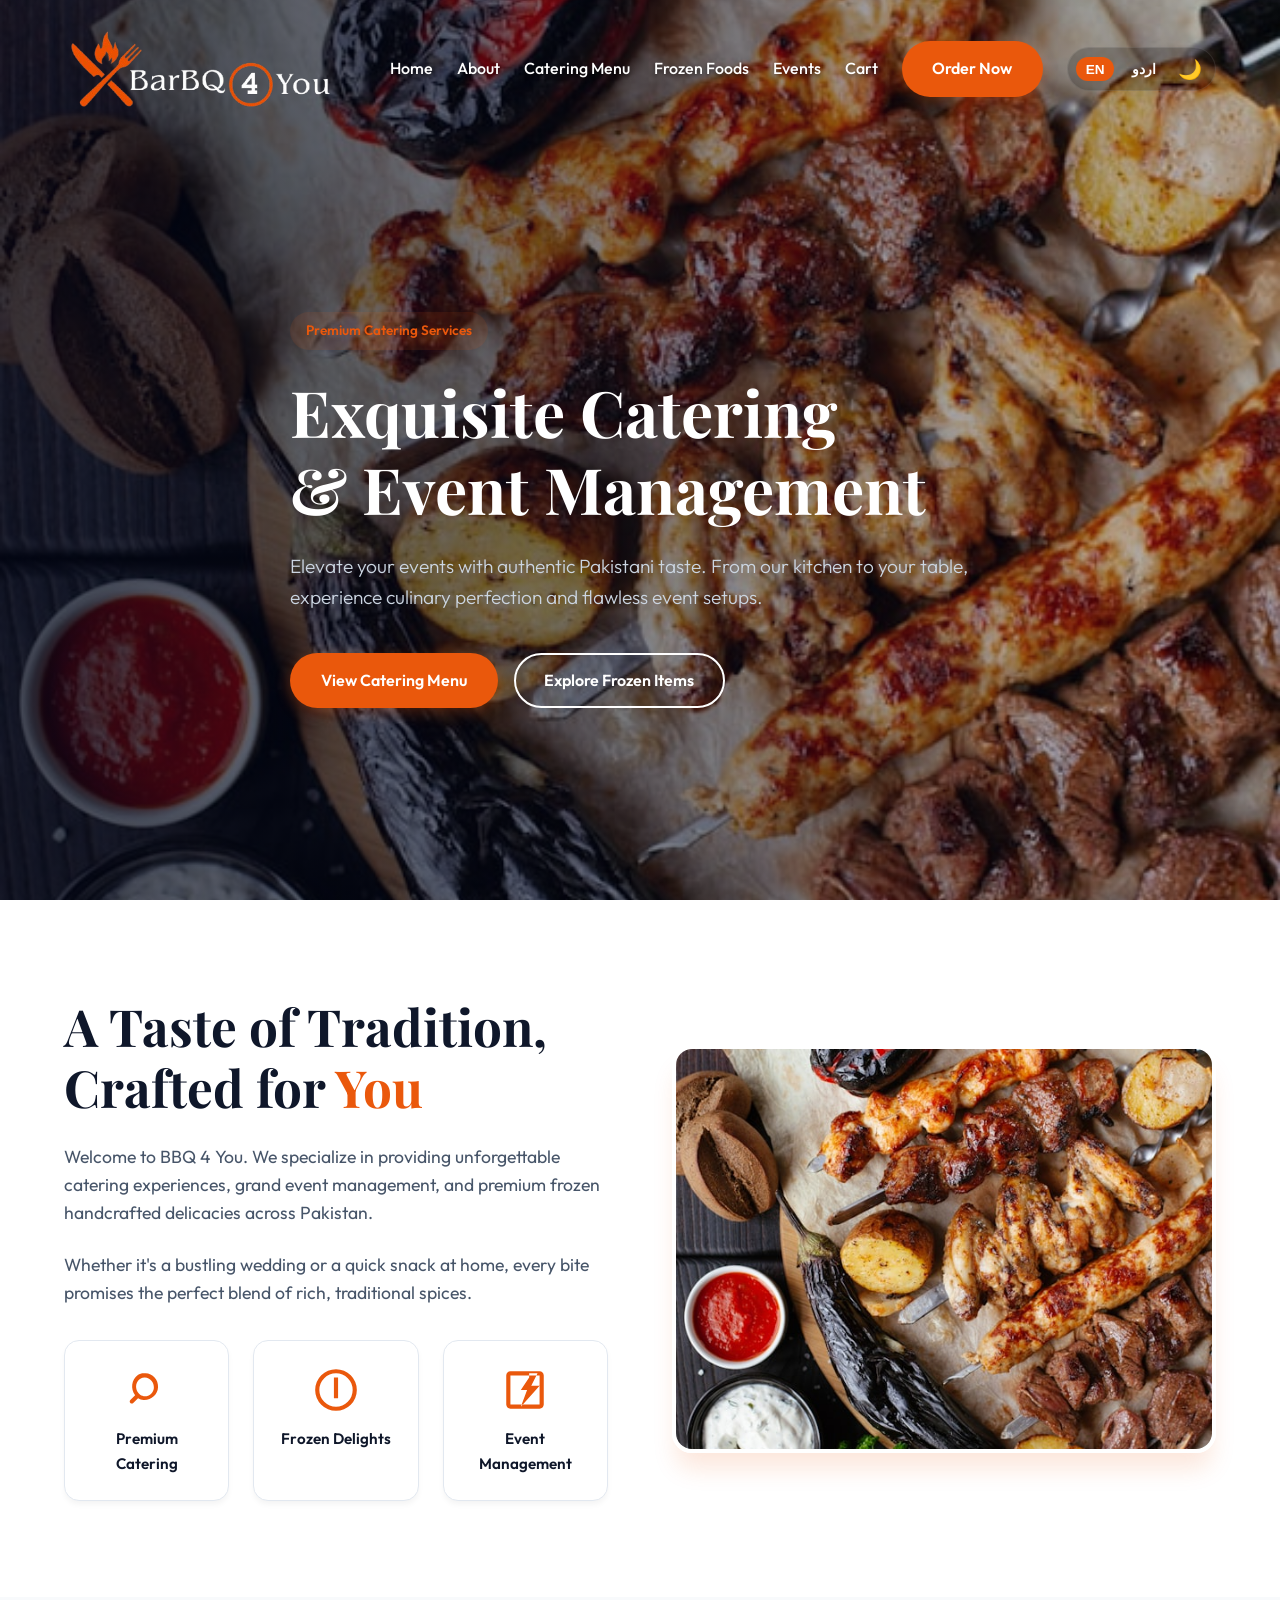
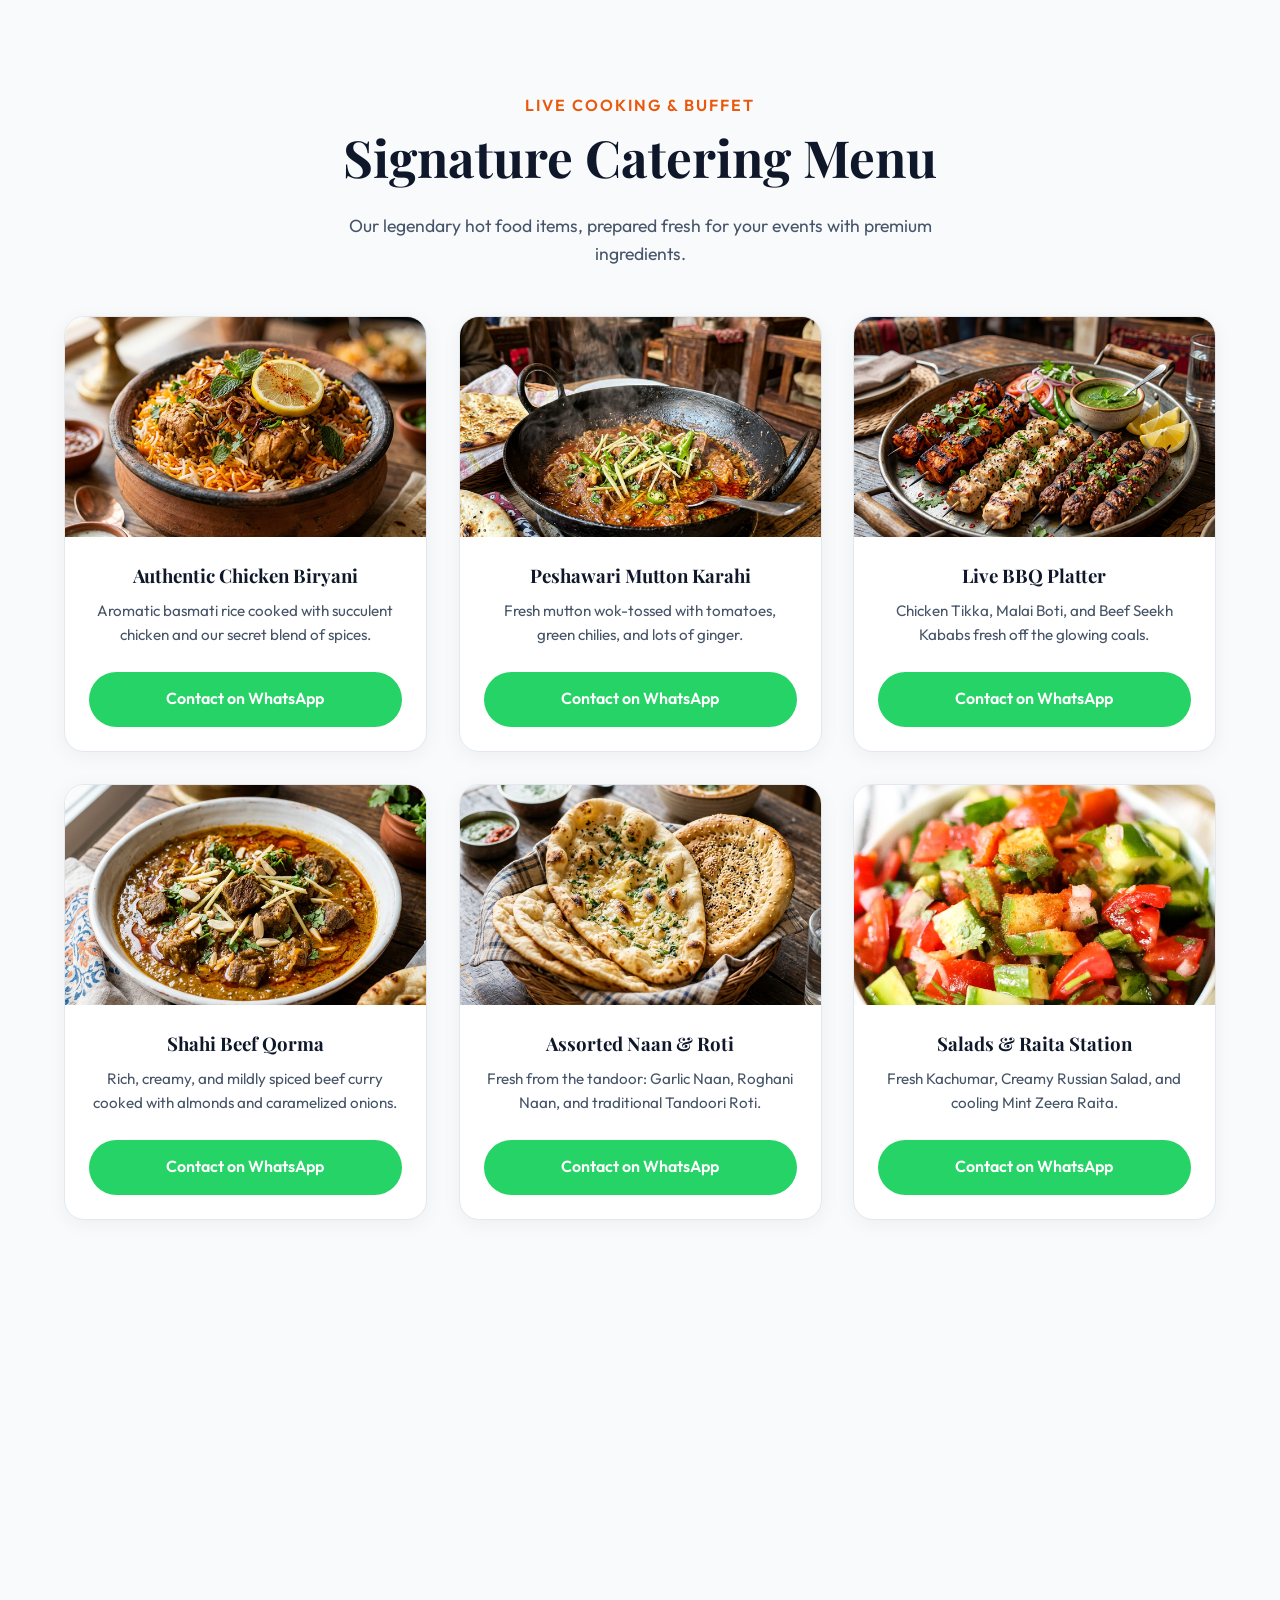
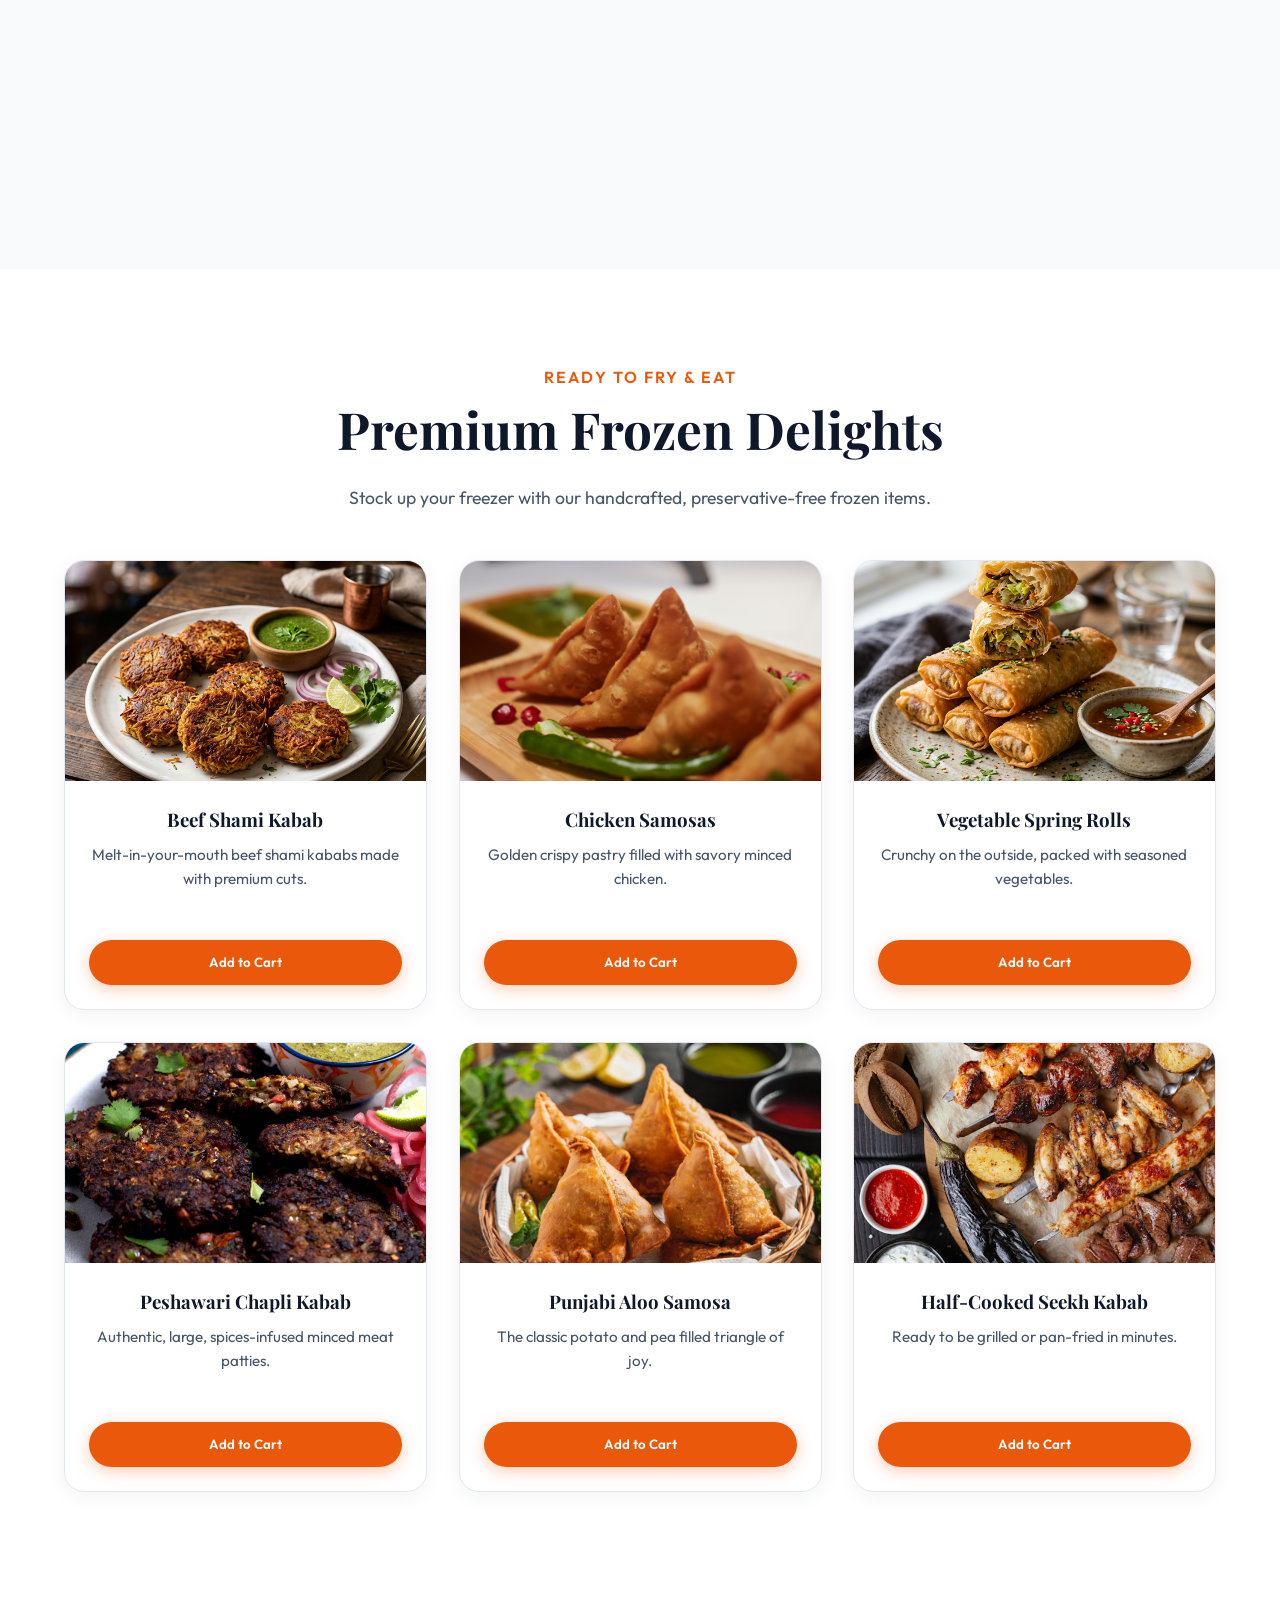
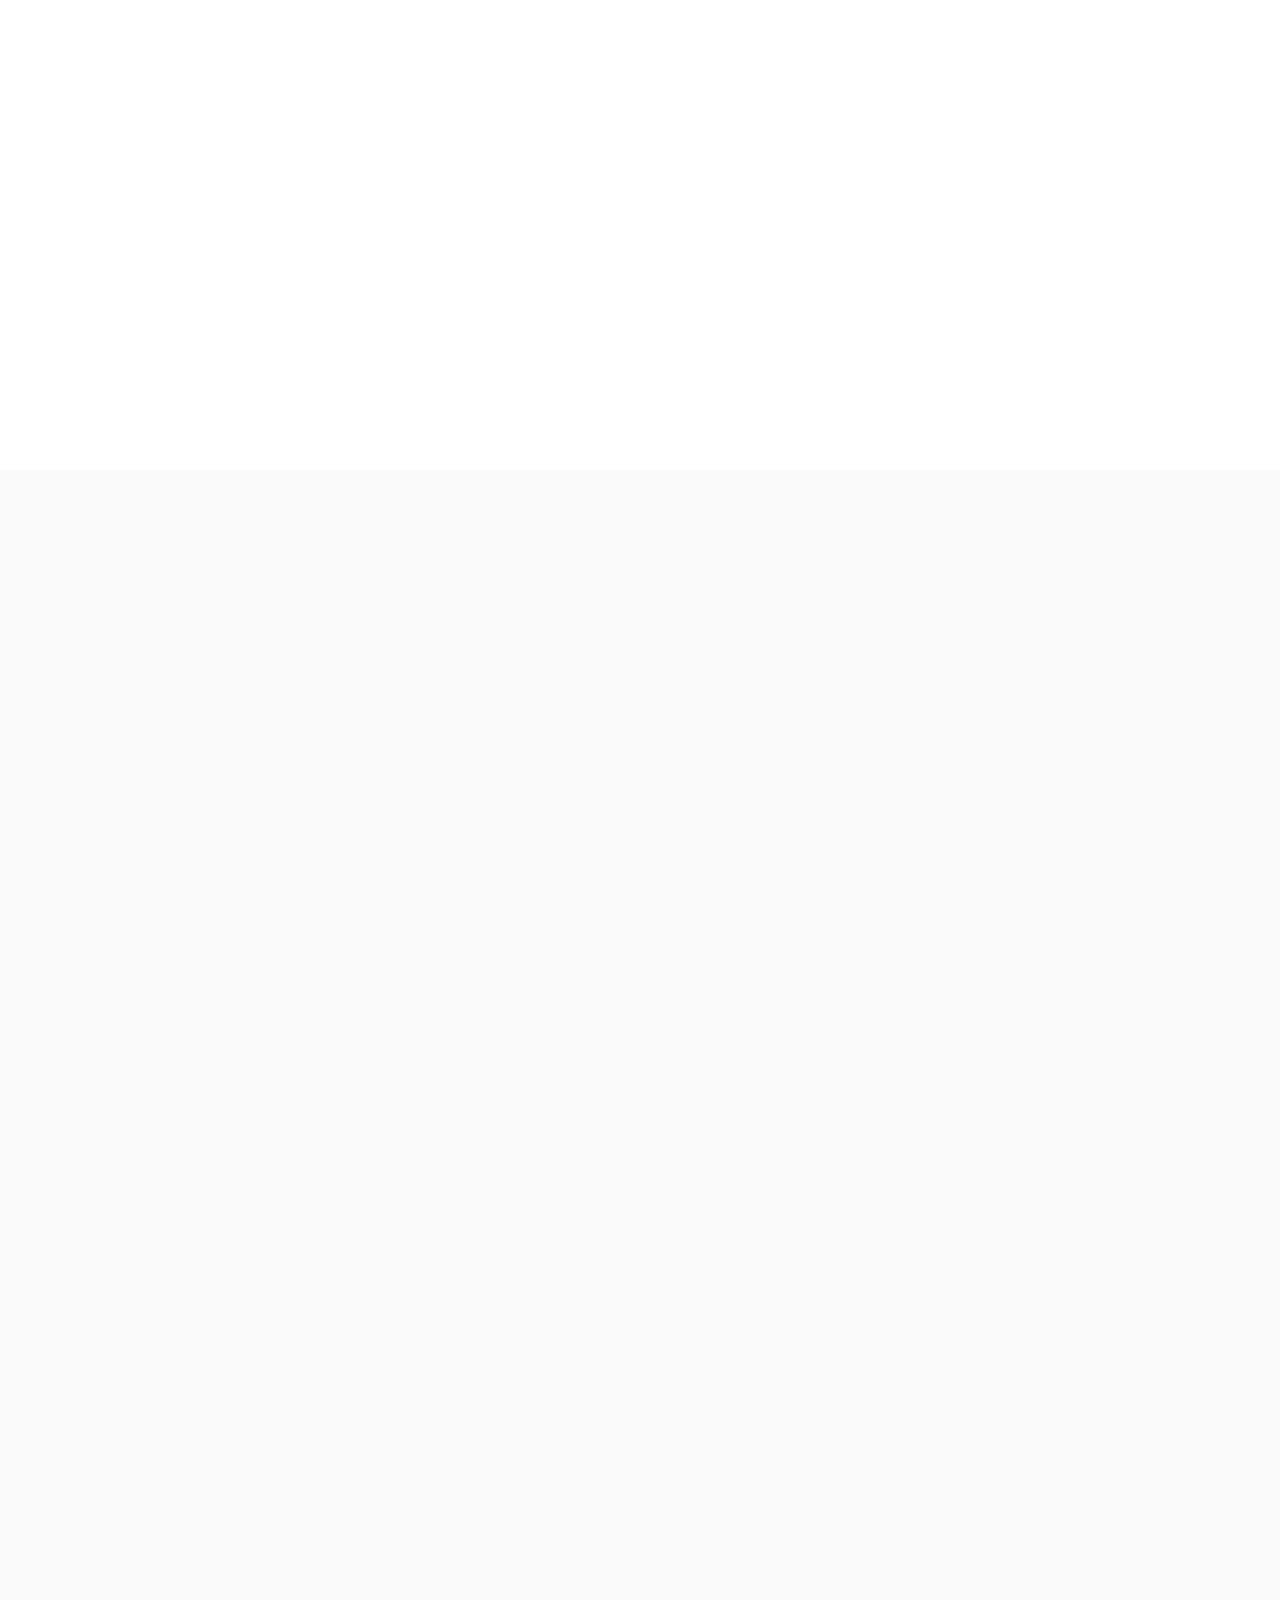
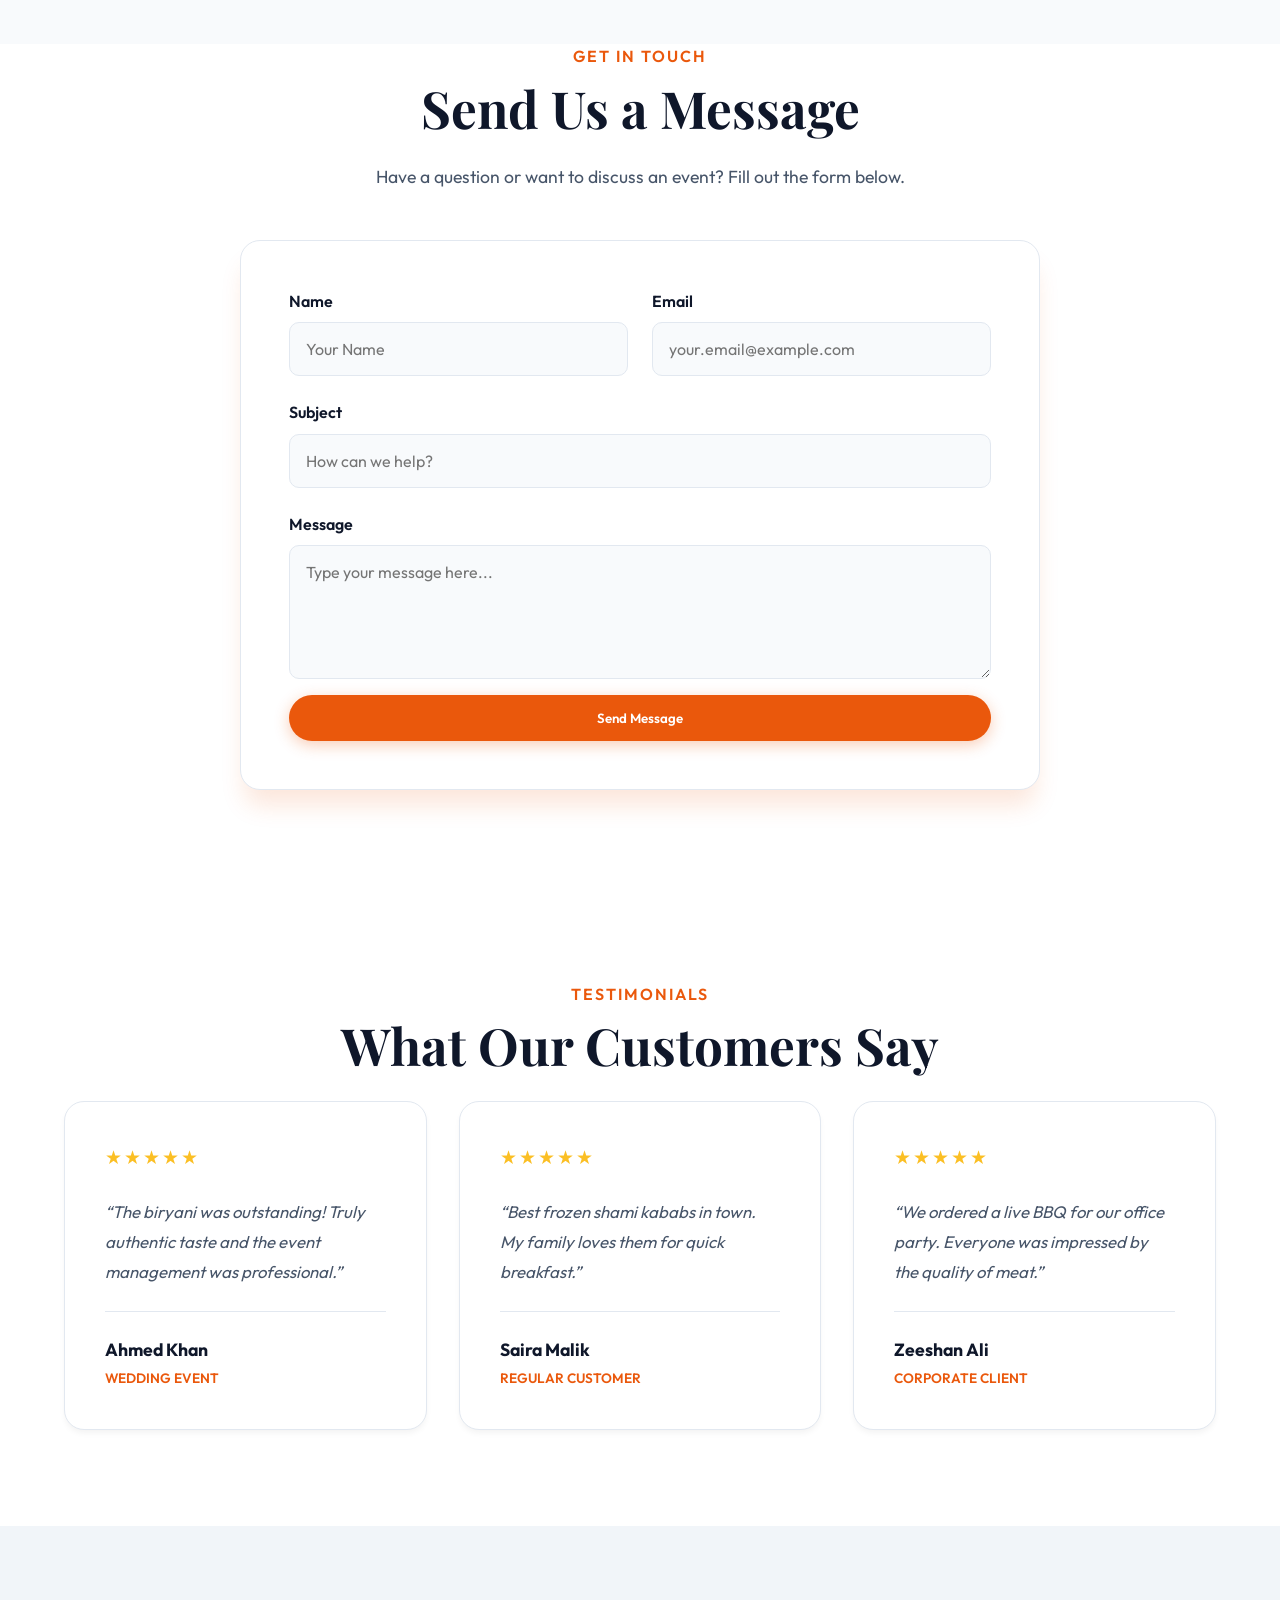
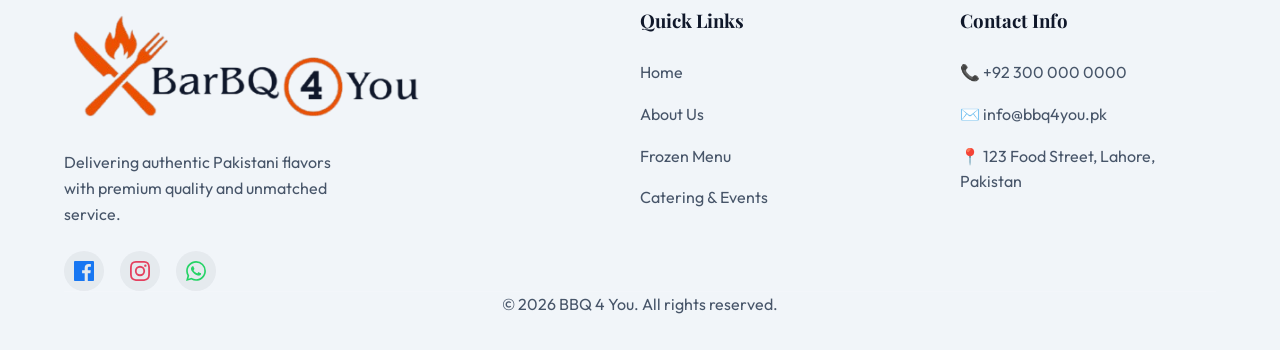
==== commit 0f7a8c3c: "Emergency rollback of broken styles and layout" ====
--- a/index.html
+++ b/index.html
@@ -553,7 +553,7 @@
                     <div class="gallery-grid">
                         <img src="img/wedding_stage_authentic.png" alt="Wedding Setup" class="g-img-1">
                         <img src="img/buffet_authentic.jpg" alt="Buffet Service" class="g-img-2">
-                        <img src="img/live_bbq_event_authentic.png" alt="Live BBQ" class="g-img-3">
+                        <img src="img/live_bbq_event_authentic.png" alt="Live BBQ" class="g-img-1">
                     </div>
                 </div>
             </div>
--- a/css/style.css
+++ b/css/style.css
@@ -12,8 +12,8 @@
     --clr-primary-hover: #c2410c;
     --clr-accent: #fbbf24;
     /* Warm Gold */
-    --clr-whatsapp: #25D366;
-    --clr-whatsapp-hover: #128C7E;
+    --clr-WhatsApp: #25D366;
+    --clr-WhatsApp-hover: #128C7E;
 
     /* Light Theme Default */
     --clr-bg-main: #f8fafc;
@@ -151,6 +151,12 @@
     padding: 6rem 0;
 }
 
+@media (max-width: 768px) {
+    .section-padding {
+        padding: 4rem 0;
+    }
+}
+
 .mt-4 {
     margin-top: 1.5rem;
 }
@@ -159,6 +165,19 @@
     width: 90%;
     max-width: var(--container-width);
     margin: 0 auto;
+    overflow: visible;
+}
+
+@media (max-width: 1024px) {
+    .container {
+        width: 92%;
+    }
+}
+
+@media (max-width: 768px) {
+    .container {
+        width: 94%;
+    }
 }
 
 /* RTL Support Details */
@@ -228,13 +247,13 @@
     color: var(--clr-primary);
 }
 
-.btn-whatsapp {
-    background-color: var(--clr-whatsapp);
+.btn-WhatsApp {
+    background-color: var(--clr-WhatsApp);
     color: white !important;
 }
 
-.btn-whatsapp:hover {
-    background-color: var(--clr-whatsapp-hover);
+.btn-WhatsApp:hover {
+    background-color: var(--clr-WhatsApp-hover);
     transform: translateY(-2px);
     box-shadow: 0 5px 15px rgba(37, 211, 102, 0.3);
 }
@@ -250,7 +269,8 @@
     transition: var(--transition);
 }
 
-.navbar.scrolled {
+.navbar.scrolled,
+.order-page .navbar {
     background: var(--clr-nav-bg);
     backdrop-filter: blur(10px);
     padding: 1rem 0;
@@ -270,53 +290,86 @@
     gap: 0.6rem;
 }
 
-.brand-icon {
-    width: 40px;
-    height: 40px;
-    color: var(--clr-primary);
-    filter: drop-shadow(0 2px 4px rgba(0, 0, 0, 0.3));
+.brand-img {
+    height: 90px;
+    width: auto;
     transition: var(--transition);
 }
 
-.brand-text-wrap {
-    display: flex;
-    flex-direction: column;
-}
-
-.logo-text {
-    font-size: 1.6rem;
-    color: #ffffff;
-    text-shadow: 0 2px 4px rgba(0, 0, 0, 0.6);
-    /* Default transparent hero */
-    letter-spacing: 1px;
-    display: flex;
-    align-items: center;
-    gap: 0.2rem;
-    line-height: 1;
-}
-
-.navbar.scrolled .logo-text {
-    color: var(--clr-nav-text) !important;
-    text-shadow: none !important;
-}
-
-.stylish-4 {
-    color: var(--clr-primary);
-    font-size: 2.4rem;
-    font-style: italic;
-    line-height: 0.7;
-}
-
-.tagline {
-    font-size: 0.75rem;
-    color: #e2e8f0;
-    letter-spacing: 1px;
-    text-transform: uppercase;
-    font-weight: 500;
-}
-
-.navbar.scrolled .tagline {
-    color: var(--clr-text-muted);
+@media (max-width: 768px) {
+    .brand-img {
+        height: 60px;
+    }
+}
+
+.navbar.scrolled .brand-img,
+.order-page .brand-img {
+    height: 55px;
+}
+
+.footer .brand-img {
+    height: 120px;
+}
+
+.logo-dark {
+    display: none;
+}
+
+/* Light Theme & Transparent Navbar -> White Logo */
+/* Light Theme & Scrolled Navbar -> Dark Logo */
+.navbar:not(.scrolled) .logo-white {
+    display: block;
+}
+
+.navbar:not(.scrolled) .logo-dark {
+    display: none;
+}
+
+.navbar.scrolled .logo-white {
+    display: none;
+}
+
+.navbar.scrolled .logo-dark {
+    display: block;
+}
+
+/* Order Page Branding Fix */
+.order-page .navbar:not(.scrolled) .logo-white {
+    display: none;
+}
+
+.order-page .navbar:not(.scrolled) .logo-dark {
+    display: block;
+}
+
+/* Dark Theme -> Always White Logo (since backgrounds are dark) */
+[data-theme="dark"] .logo-white {
+    display: block !important;
+}
+
+[data-theme="dark"] .logo-dark {
+    display: none !important;
+}
+
+/* Footer Logos */
+.footer .logo-white {
+    display: block;
+}
+
+.footer .logo-dark {
+    display: none;
+}
+
+[data-theme="light"] .footer .logo-white {
+    display: none;
+}
+
+[data-theme="light"] .footer .logo-dark {
+    display: block;
+}
+
+.brand:hover .brand-img {
+    transform: scale(1.05);
 }
 
 /* Controls */
@@ -430,12 +483,13 @@
 
 /* --- Hero Section --- */
 .hero {
-    height: 100vh;
-    min-height: 600px;
+    min-height: 100vh;
+    min-height: 100svh;
     position: relative;
     display: flex;
     align-items: center;
     overflow: hidden;
+    padding: 100px 0 60px;
 }
 
 .hero-parallax-bg {
@@ -519,6 +573,17 @@
     margin: 0 auto 3rem;
 }
 
+.badge {
+    display: inline-block;
+    background: rgba(234, 88, 12, 0.1);
+    color: var(--clr-primary);
+    padding: 0.5rem 1rem;
+    border-radius: 50px;
+    font-weight: 600;
+    font-size: 0.85rem;
+    margin-bottom: 1.5rem;
+}
+
 /* --- About Section --- */
 .about-grid {
     display: grid;
@@ -570,24 +635,6 @@
     color: var(--clr-text-main);
 }
 
-.brand-icon {
-    width: 44px;
-    height: 44px;
-    transition: transform 0.3s ease;
-}
-
-.brand-icon .cutlery {
-    fill: #111111;
-    transition: fill 0.3s ease;
-}
-
-[data-theme="dark"] .brand-icon .cutlery {
-    fill: #ffffff;
-}
-
-.brand:hover .brand-icon {
-    transform: scale(1.05);
-}
 
 .about-image-wrapper {
     position: relative;
@@ -597,15 +644,22 @@
     border-radius: 20px;
     box-shadow: var(--shadow-lg);
     width: 100%;
-    height: 450px;
+    height: auto;
+    aspect-ratio: 4 / 3;
     object-fit: cover;
     border: 4px solid var(--clr-bg-card);
+}
+
+@media (max-width: 768px) {
+    .main-img {
+        height: 300px;
+    }
 }
 
 /* --- Menus & Grids --- */
 .menu-grid {
     display: grid;
-    grid-template-columns: repeat(auto-fill, minmax(280px, 1fr));
+    grid-template-columns: repeat(auto-fill, minmax(min(100%, 280px), 1fr));
     gap: 2rem;
 }
 
@@ -665,8 +719,8 @@
 /* --- Catering & Events --- */
 .catering-layout {
     display: grid;
-    grid-template-columns: 1fr 1.1fr;
-    gap: 5rem;
+    grid-template-columns: 1.2fr 1fr;
+    gap: 4rem;
     align-items: center;
 }
 
@@ -691,13 +745,6 @@
     border-radius: 12px;
     border: 1px solid var(--clr-border);
     overflow: hidden;
-    box-shadow: var(--shadow-sm);
-    transition: var(--transition);
-}
-
-.service-list li:hover {
-    border-color: var(--clr-primary);
-    box-shadow: var(--shadow-md);
 }
 
 .accordion-header {
@@ -754,6 +801,16 @@
     padding: 0 5rem 1.2rem 1.2rem;
 }
 
+@media (max-width: 768px) {
+    .service-list li.active .accordion-content {
+        padding: 0 1.2rem 1.2rem 1.2rem;
+    }
+
+    [dir="rtl"] .service-list li.active .accordion-content {
+        padding: 0 1.2rem 1.2rem 1.2rem;
+    }
+}
+
 .dummy-list {
     margin-top: 1rem;
     list-style-type: disc;
@@ -797,18 +854,17 @@
 
 .gallery-grid {
     display: grid;
-    grid-template-columns: 1.2fr 1fr;
-    grid-template-rows: 280px 280px;
-    gap: 1.5rem;
+    grid-template-columns: repeat(2, 1fr);
+    grid-template-rows: auto;
+    gap: 1rem;
 }
 
 .gallery-grid img {
     width: 100%;
-    height: 100%;
+    height: 250px;
     object-fit: cover;
-    border-radius: 20px;
-    box-shadow: var(--shadow-lg);
-    border: 4px solid var(--clr-bg-card);
+    border-radius: 15px;
+    box-shadow: var(--shadow-md);
     transition: var(--transition);
 }
 
@@ -817,19 +873,19 @@
 }
 
 .g-img-1 {
-    grid-column: 1 / 2;
-    grid-row: 1 / 3;
-    height: 100% !important;
-}
-
-.g-img-2 {
-    grid-column: 2 / 3;
-    grid-row: 1 / 2;
-}
-
-.g-img-3 {
-    grid-column: 2 / 3;
-    grid-row: 2 / 3;
+    grid-column: 1 / 3;
+    height: 350px !important;
+}
+
+@media (max-width: 480px) {
+    .gallery-grid {
+        grid-template-columns: 1fr;
+    }
+
+    .g-img-1 {
+        grid-column: 1 / 2;
+        height: 250px !important;
+    }
 }
 
 /* --- CTA Section --- */
@@ -875,13 +931,6 @@
     transition: var(--transition);
 }
 
-.footer .logo-text {
-    color: var(--clr-footer-heading);
-}
-
-.footer .tagline {
-    color: var(--clr-footer-text);
-}
 
 .footer-grid {
     display: grid;
@@ -984,23 +1033,32 @@
 .scroll-reveal {
     opacity: 0;
     transition: all 0.8s cubic-bezier(0.16, 1, 0.3, 1);
+    will-change: transform, opacity;
 }
 
 .scroll-reveal.active {
     opacity: 1;
-    transform: translate(0, 0);
+    transform: translate(0, 0) !important;
 }
 
 .scroll-reveal.up {
-    transform: translateY(50px);
+    transform: translateY(30px);
 }
 
 .scroll-reveal.left {
-    transform: translateX(-50px);
+    transform: translateX(-30px);
 }
 
 .scroll-reveal.right {
-    transform: translateX(50px);
+    transform: translateX(30px);
+}
+
+@media (max-width: 768px) {
+
+    .scroll-reveal.left,
+    .scroll-reveal.right {
+        transform: translateY(20px);
+    }
 }
 
 .delay-1 {
@@ -1046,40 +1104,59 @@
 }
 
 /* --- Responsive --- */
-@media (max-width: 992px) {
+@media (max-width: 1210px) {
+    .container {
+        width: 92%;
+    }
+}
+
+/* TABLET VERSION (769px - 1024px) */
+@media (min-width: 769px) and (max-width: 1024px) {
 
     .about-grid,
-    .catering-layout,
-    .footer-grid {
+    .catering-layout {
         grid-template-columns: 1fr;
         gap: 3rem;
-    }
-
-    .catering-layout {
-        grid-template-columns: 1fr;
-    }
-
-    .gallery-grid img {
-        max-height: 250px;
-    }
-
-    .g-img-1 {
-        height: auto !important;
-    }
-}
-
+        text-align: center;
+    }
+
+    .about-text,
+    .catering-info {
+        max-width: 800px;
+        margin: 0 auto;
+    }
+
+    .footer-grid {
+        grid-template-columns: repeat(2, 1fr);
+        gap: 3rem;
+    }
+
+    .hero-content {
+        margin: 0 auto;
+        text-align: center;
+    }
+
+    .hero-btns {
+        justify-content: center;
+    }
+}
+
+/* MOBILE VERSION (max-width: 768px) */
 @media (max-width: 768px) {
+
+    /* Navbar Mobile Behavior */
     .nav-controls {
         position: fixed;
         top: 0;
         right: -100%;
-        width: 70%;
+        width: 100%;
         height: 100vh;
         background: var(--clr-bg-main);
         flex-direction: column;
         justify-content: center;
-        transition: 0.5s ease;
-        padding: 2rem;
+        transition: 0.5s cubic-bezier(0.4, 0, 0.2, 1);
+        padding: 3rem;
+        z-index: 999;
     }
 
     .nav-controls.active {
@@ -1099,41 +1176,112 @@
         flex-direction: column;
         width: 100%;
         align-items: center;
+        gap: 2rem;
     }
 
     .nav-links a:not(.btn-primary) {
         color: var(--clr-text-main);
-        font-size: 1.2rem;
+        font-size: 1.5rem;
+        font-weight: 600;
     }
 
     .utils {
-        margin-top: 1rem;
+        margin-top: 2.5rem;
+        padding: 0.5rem 1rem;
+        transform: scale(1.2);
     }
 
     .mobile-toggle {
         display: block;
     }
 
+    /* Section Layouts */
+    .section-padding {
+        padding: 4rem 0;
+    }
+
+    .about-grid,
+    .catering-layout,
+    .footer-grid,
+    .contact-form-grid {
+        grid-template-columns: 1fr;
+        text-align: center;
+        gap: 2rem;
+    }
+
+    .about-text,
+    .catering-info,
     .hero-content {
         text-align: center;
         margin: 0 auto;
-    }
-
-    .hero-btns {
+        width: 100%;
+    }
+
+    .footer-brand p {
+        margin: 1.5rem auto;
+    }
+
+    /* Buttons Alignment */
+    .hero-btns,
+    .social-links {
         justify-content: center;
+        flex-direction: column;
+        gap: 1rem;
+    }
+
+    .hero-btns .btn,
+    .btn-block {
+        width: 100%;
+        margin: 0;
+    }
+
+    .hero-title {
+        font-size: clamp(2rem, 9vw, 2.8rem);
+    }
+
+    .section-title {
+        font-size: 2rem;
     }
 
     .features-wrapper {
         grid-template-columns: 1fr;
-    }
-
-    .footer-grid {
+        gap: 1rem;
+    }
+
+    .main-img {
+        height: 300px;
+        margin: 0 auto;
+    }
+
+    /* Fix cutting/alignment for specific elements */
+    .service-list li.active .accordion-content {
+        padding: 1.5rem !important;
+    }
+
+    .gallery-grid {
         grid-template-columns: 1fr;
-        text-align: center;
-    }
-
-    .social-links {
-        justify-content: center;
+    }
+
+    .g-img-1 {
+        grid-column: 1 / 2;
+        height: 250px !important;
+    }
+
+    .form-container,
+    .contact-form-wrapper {
+        padding: 1.5rem;
+        border-radius: 15px;
+    }
+}
+
+/* Very Small Screen Fixes */
+@media (max-width: 380px) {
+    .hero-title {
+        font-size: 1.8rem;
+    }
+
+    .nav-container {
+        padding: 0 1rem;
     }
 }
 
@@ -1152,6 +1300,33 @@
     display: flex;
     flex-direction: column;
     gap: 1.5rem;
+}
+
+.payment-methods {
+    display: flex;
+    flex-direction: column;
+    gap: 1rem;
+    align-items: flex-start;
+    text-align: left;
+    margin: 0 auto;
+    max-width: fit-content;
+}
+
+.payment-grid {
+    display: grid;
+    grid-template-columns: 1fr 1fr;
+    gap: 1rem;
+}
+
+@media (max-width: 480px) {
+    .payment-grid {
+        grid-template-columns: 1fr;
+    }
+
+    .payment-methods {
+        max-width: 100%;
+        align-items: stretch;
+    }
 }
 
 .form-group {
@@ -1231,4 +1406,241 @@
 .btn-block {
     width: 100%;
     margin-top: 1rem;
-}+}
+
+/* --- Cart Styles --- */
+.badge-count {
+    background: var(--clr-primary);
+    color: white;
+    font-size: 0.7rem;
+    padding: 2px 6px;
+    border-radius: 50%;
+    position: relative;
+    top: -10px;
+    left: -5px;
+    font-weight: 800;
+    box-shadow: 0 2px 5px rgba(0, 0, 0, 0.2);
+}
+
+.cart-container {
+    display: grid;
+    grid-template-columns: 1.5fr 1fr;
+    gap: 2.5rem;
+    align-items: start;
+}
+
+@media (max-width: 968px) {
+    .cart-container {
+        grid-template-columns: 1fr;
+    }
+}
+
+.cart-items-list {
+    display: flex;
+    flex-direction: column;
+    gap: 1.5rem;
+}
+
+.cart-item-card {
+    display: grid;
+    grid-template-columns: 100px 1fr auto;
+    gap: 1.5rem;
+    background: var(--clr-bg-card);
+    padding: 1rem;
+    border-radius: 15px;
+    border: 1px solid var(--clr-border);
+    align-items: center;
+    box-shadow: var(--shadow-sm);
+    transition: var(--transition);
+}
+
+.cart-item-card:hover {
+    box-shadow: var(--shadow-md);
+    border-color: var(--clr-primary);
+}
+
+.cart-item-thumb {
+    width: 100px;
+    height: 100px;
+    object-fit: cover;
+    border-radius: 10px;
+}
+
+.cart-item-info h4 {
+    margin-bottom: 0.3rem;
+    font-size: 1.1rem;
+}
+
+.cart-item-info p {
+    color: var(--clr-text-muted);
+    font-size: 0.9rem;
+}
+
+.cart-item-actions {
+    display: flex;
+    align-items: center;
+    gap: 1.5rem;
+}
+
+.qty-control {
+    display: flex;
+    align-items: center;
+    gap: 0.8rem;
+    background: var(--clr-bg-main);
+    padding: 0.4rem 0.8rem;
+    border-radius: 50px;
+    border: 1px solid var(--clr-border);
+}
+
+.qty-btn {
+    background: transparent;
+    border: none;
+    color: var(--clr-primary);
+    font-weight: 800;
+    font-size: 1.2rem;
+    cursor: pointer;
+    width: 25px;
+    height: 25px;
+    display: flex;
+    align-items: center;
+    justify-content: center;
+}
+
+.remove-item-btn {
+    color: #ef4444;
+    cursor: pointer;
+    background: transparent;
+    border: none;
+    font-size: 1.2rem;
+    transition: var(--transition);
+}
+
+.remove-item-btn:hover {
+    transform: scale(1.2);
+}
+
+.cart-summary-card {
+    background: var(--clr-bg-card);
+    padding: 2rem;
+    border-radius: 20px;
+    border: 1px solid var(--clr-border);
+    box-shadow: var(--shadow-md);
+    position: sticky;
+    top: 100px;
+}
+
+.cart-summary-card h3 {
+    margin-bottom: 1.5rem;
+    padding-bottom: 1rem;
+    border-bottom: 1px solid var(--clr-border);
+}
+
+.summary-row {
+    display: flex;
+    justify-content: space-between;
+    margin-bottom: 1rem;
+    font-weight: 500;
+}
+
+.empty-cart-msg {
+    text-align: center;
+    padding: 4rem 2rem;
+    background: var(--clr-bg-card);
+    border-radius: 20px;
+    border: 1px dashed var(--clr-border);
+}
+
+.empty-cart-msg p {
+    font-size: 1.2rem;
+    color: var(--clr-text-muted);
+}
+
+/* Toast Notification */
+.toast-container {
+    position: fixed;
+    bottom: 20px;
+    right: 20px;
+    z-index: 2000;
+}
+
+.toast {
+    background: var(--clr-nav-bg);
+    backdrop-filter: blur(10px);
+    border: 1px solid var(--clr-primary);
+    color: var(--clr-text-main);
+    padding: 1rem 2rem;
+    border-radius: 10px;
+    box-shadow: var(--shadow-lg);
+    margin-top: 10px;
+    transform: translateY(100px);
+    opacity: 0;
+    transition: all 0.4s cubic-bezier(0.175, 0.885, 0.32, 1.275);
+}
+
+.toast.show {
+    transform: translateY(0);
+    opacity: 1;
+}
+
+/* --- Reviews Section --- */
+.reviews-section {
+    background: var(--clr-bg-section);
+}
+
+.reviews-grid {
+    display: grid;
+    grid-template-columns: repeat(auto-fit, minmax(300px, 1fr));
+    gap: 2rem;
+}
+
+.review-card {
+    background: var(--clr-bg-card);
+    padding: 2.5rem;
+    border-radius: 20px;
+    border: 1px solid var(--clr-border);
+    box-shadow: var(--shadow-sm);
+    transition: var(--transition);
+    display: flex;
+    flex-direction: column;
+    gap: 1.5rem;
+}
+
+.review-card:hover {
+    transform: translateY(-10px);
+    box-shadow: var(--shadow-lg);
+    border-color: var(--clr-primary);
+}
+
+.stars {
+    color: var(--clr-accent);
+    letter-spacing: 2px;
+    font-size: 1.2rem;
+}
+
+.review-card p {
+    font-style: italic;
+    color: var(--clr-text-muted);
+    font-size: 1.05rem;
+    line-height: 1.8;
+}
+
+.reviewer {
+    margin-top: auto;
+    border-top: 1px solid var(--clr-border);
+    padding-top: 1.5rem;
+    display: flex;
+    flex-direction: column;
+}
+
+.reviewer strong {
+    color: var(--clr-text-main);
+    font-size: 1.1rem;
+}
+
+.reviewer span {
+    color: var(--clr-primary);
+    font-size: 0.85rem;
+    font-weight: 600;
+    text-transform: uppercase;
+    margin-top: 0.2rem;
+}
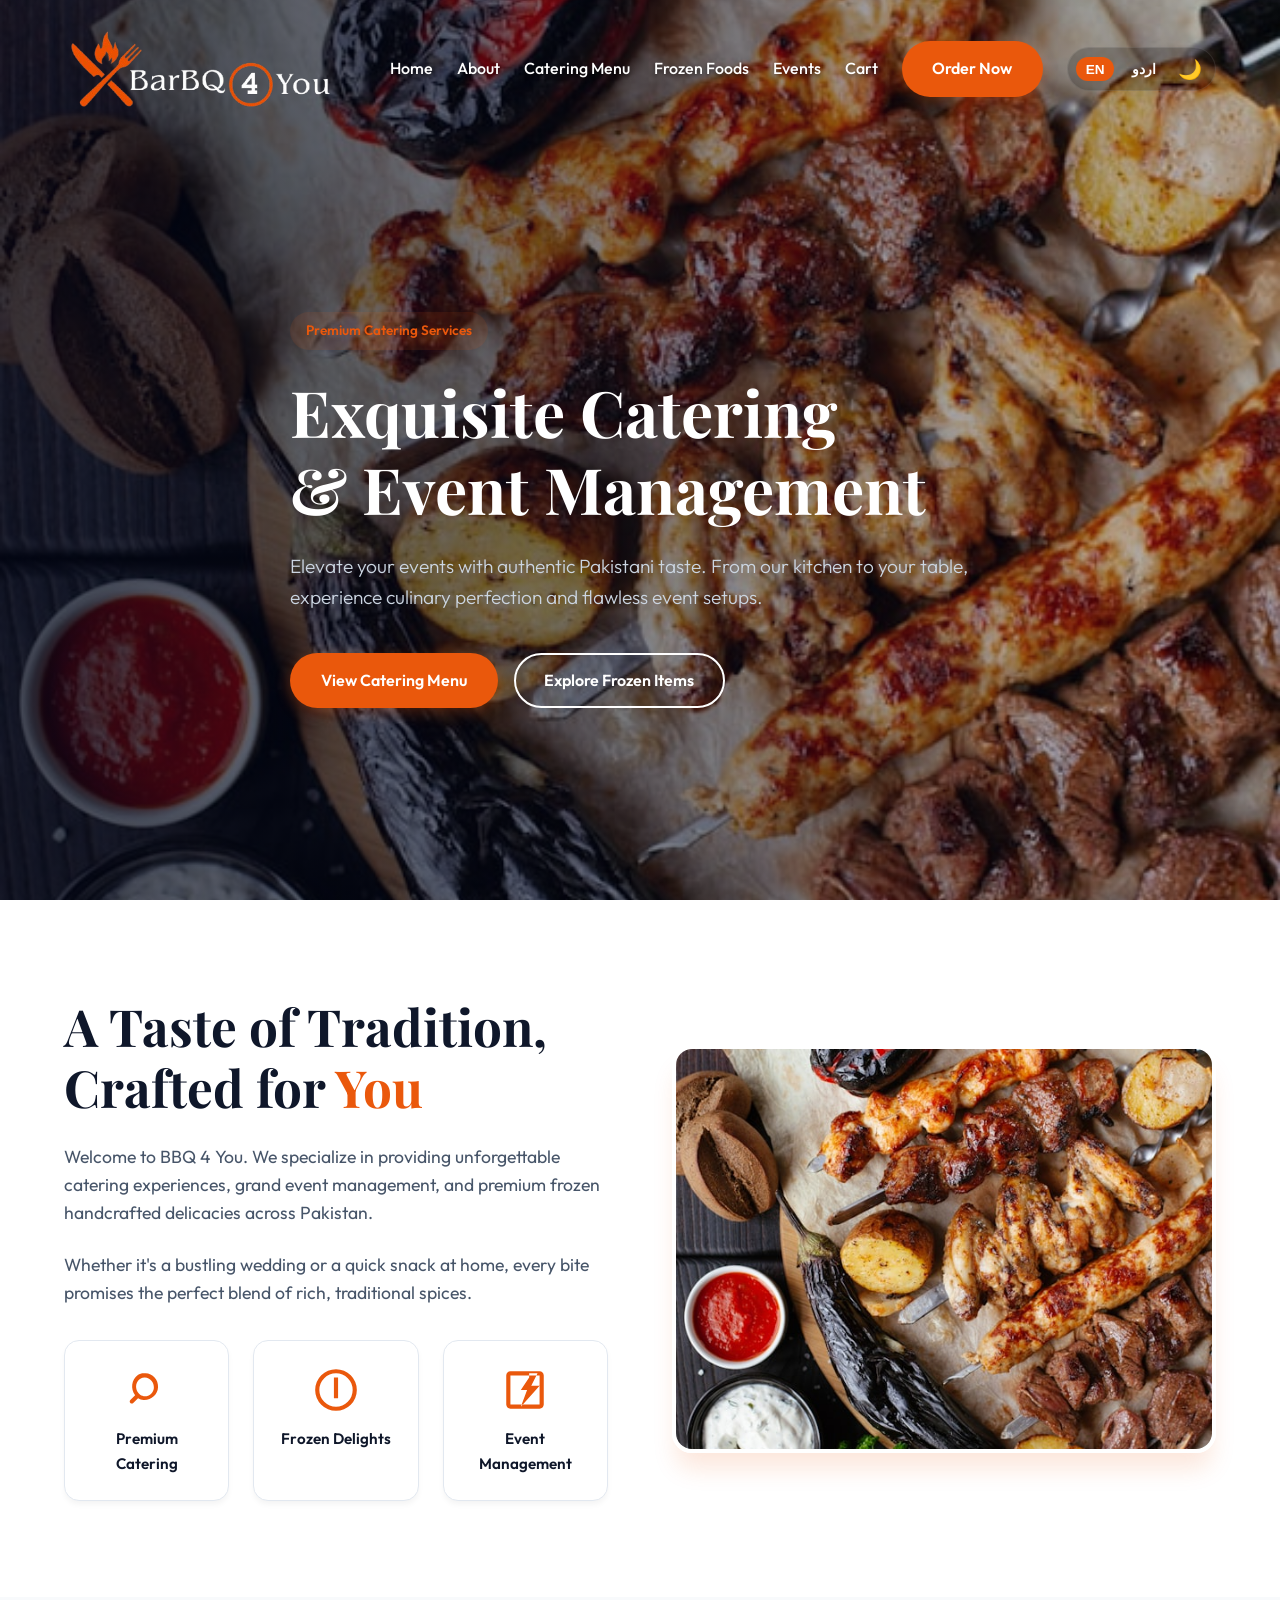
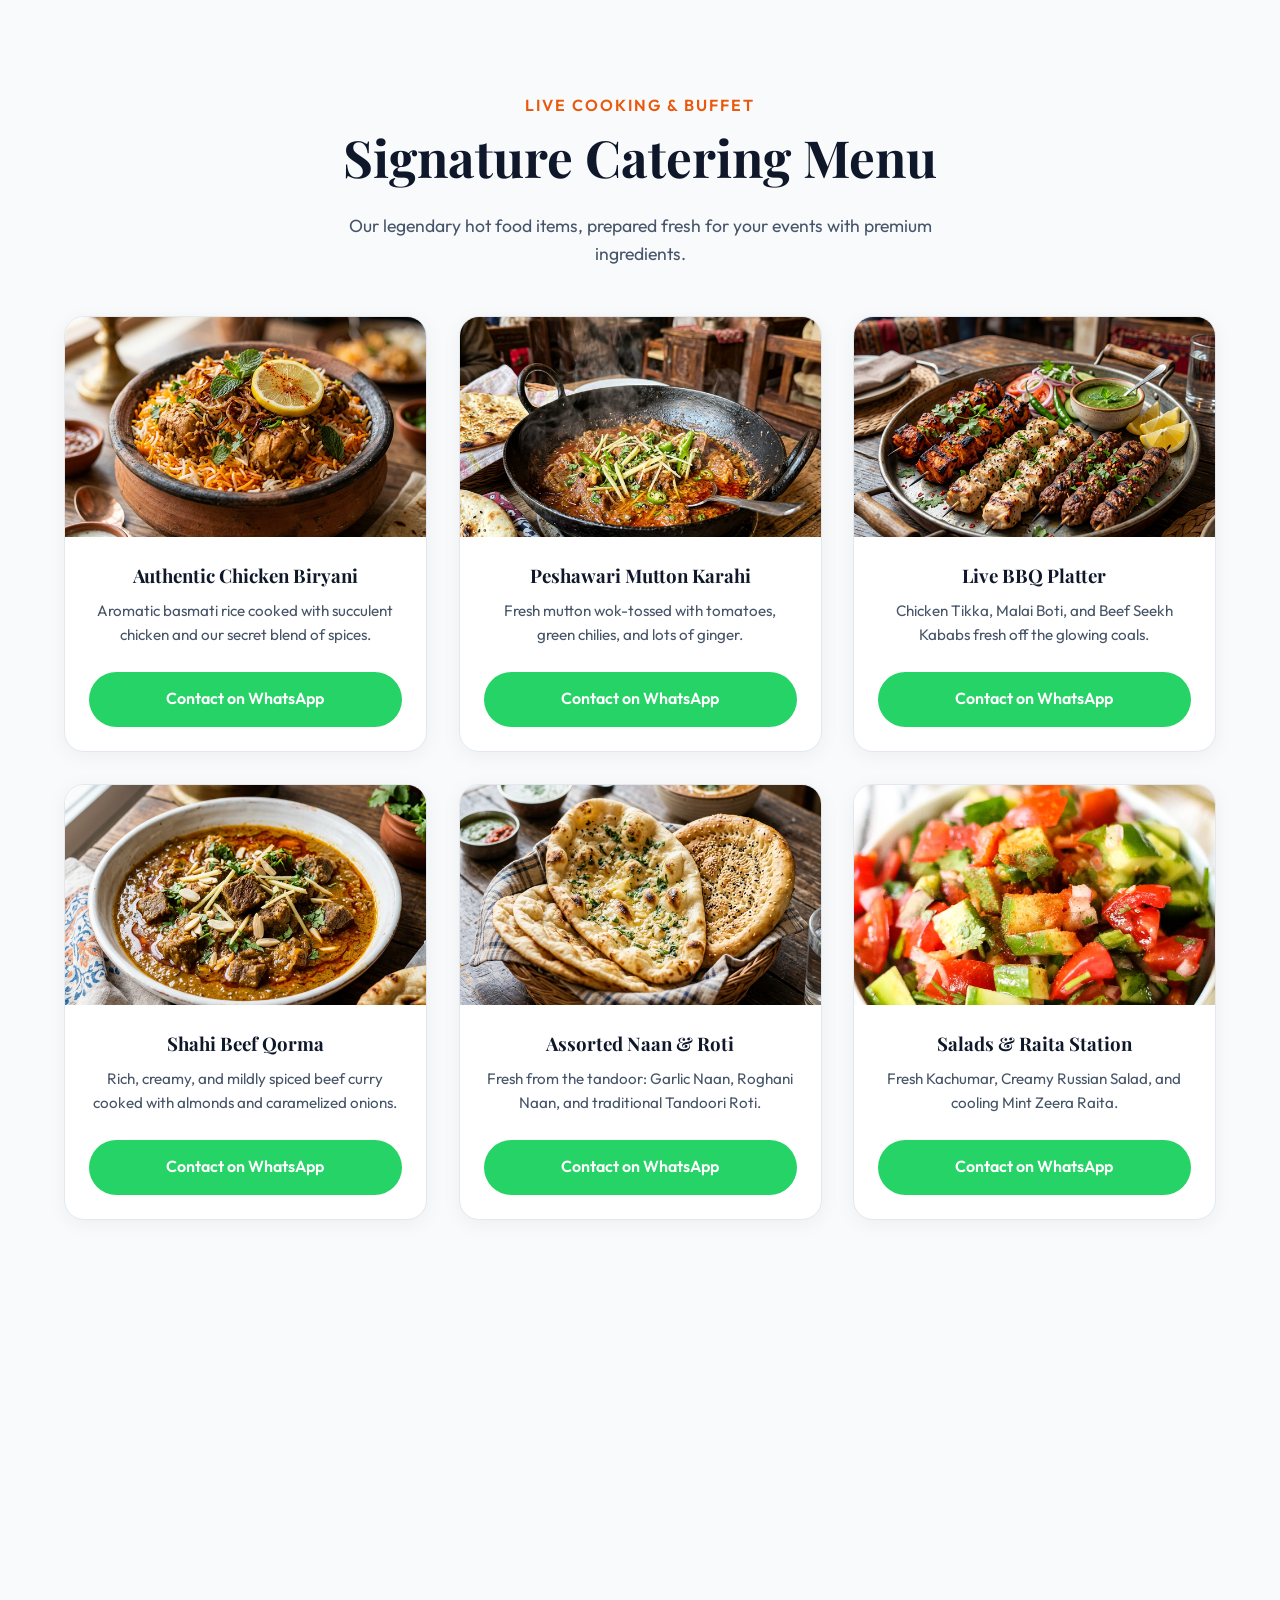
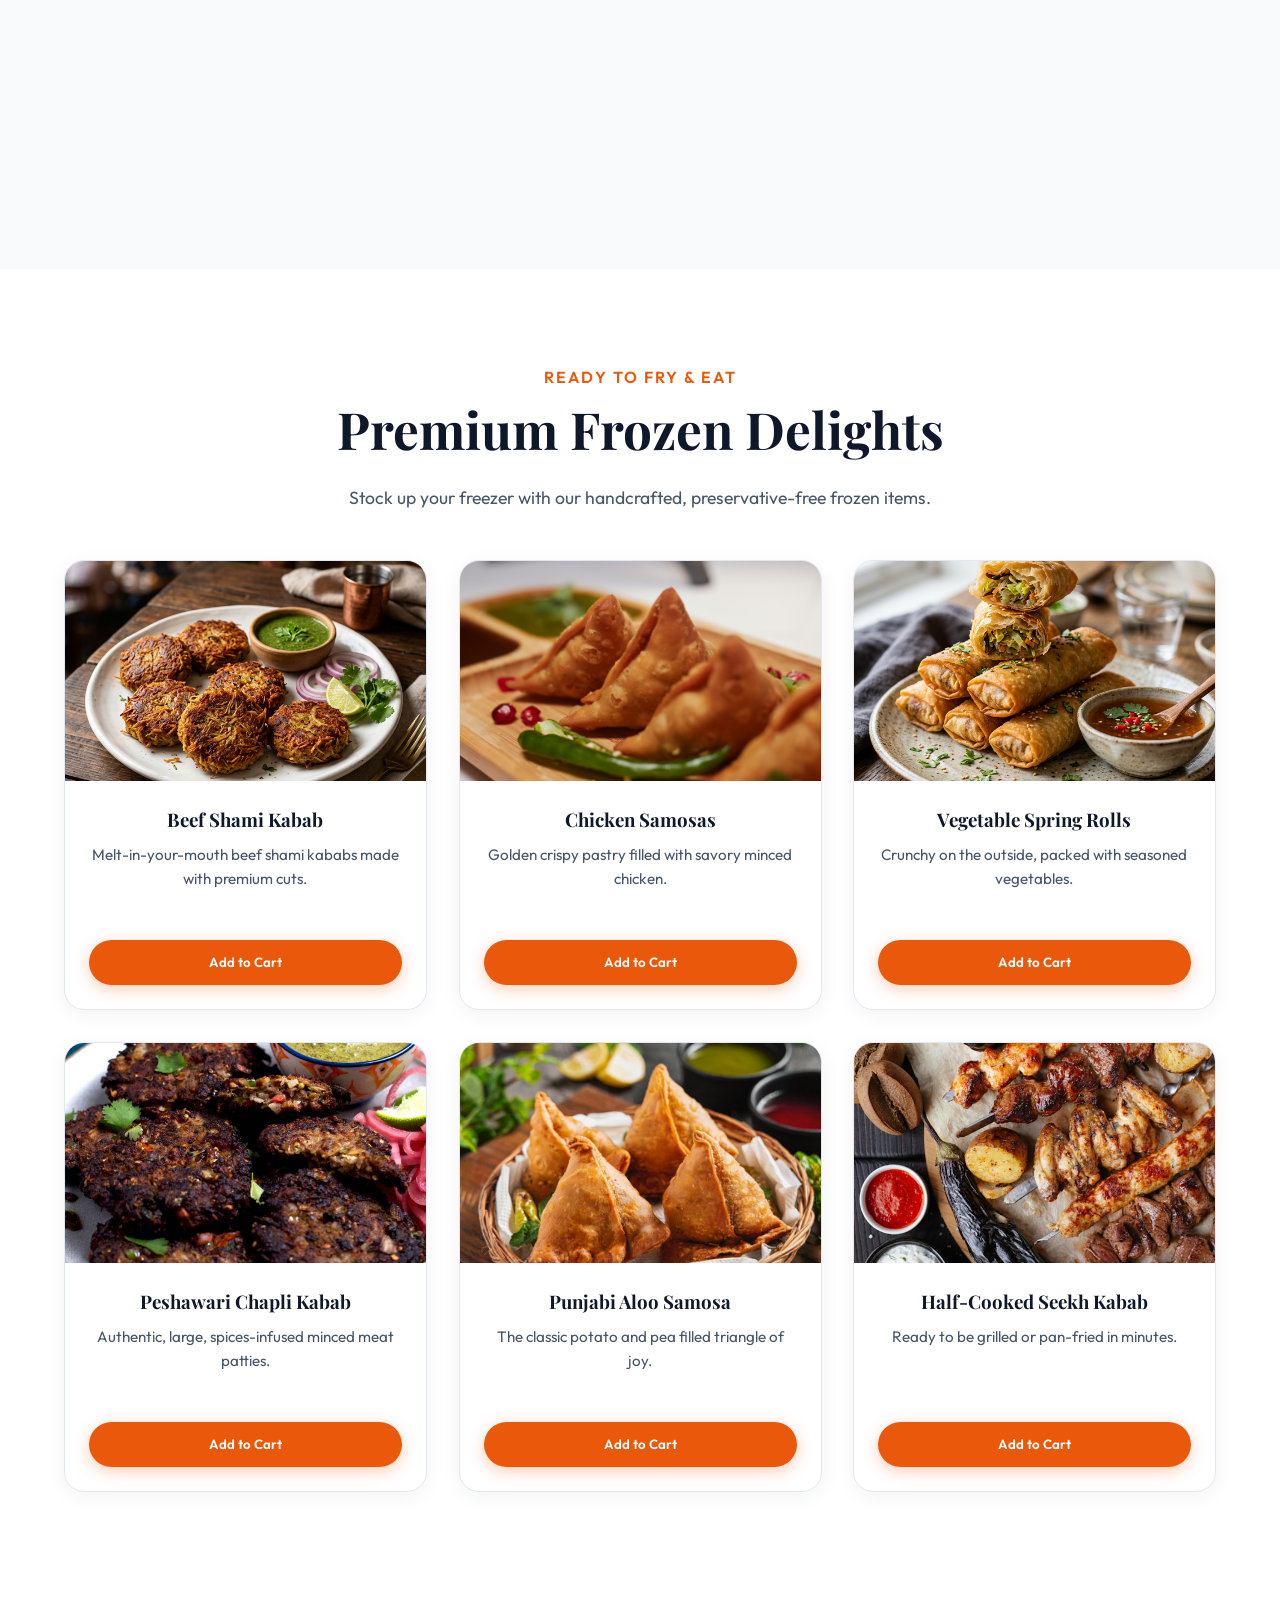
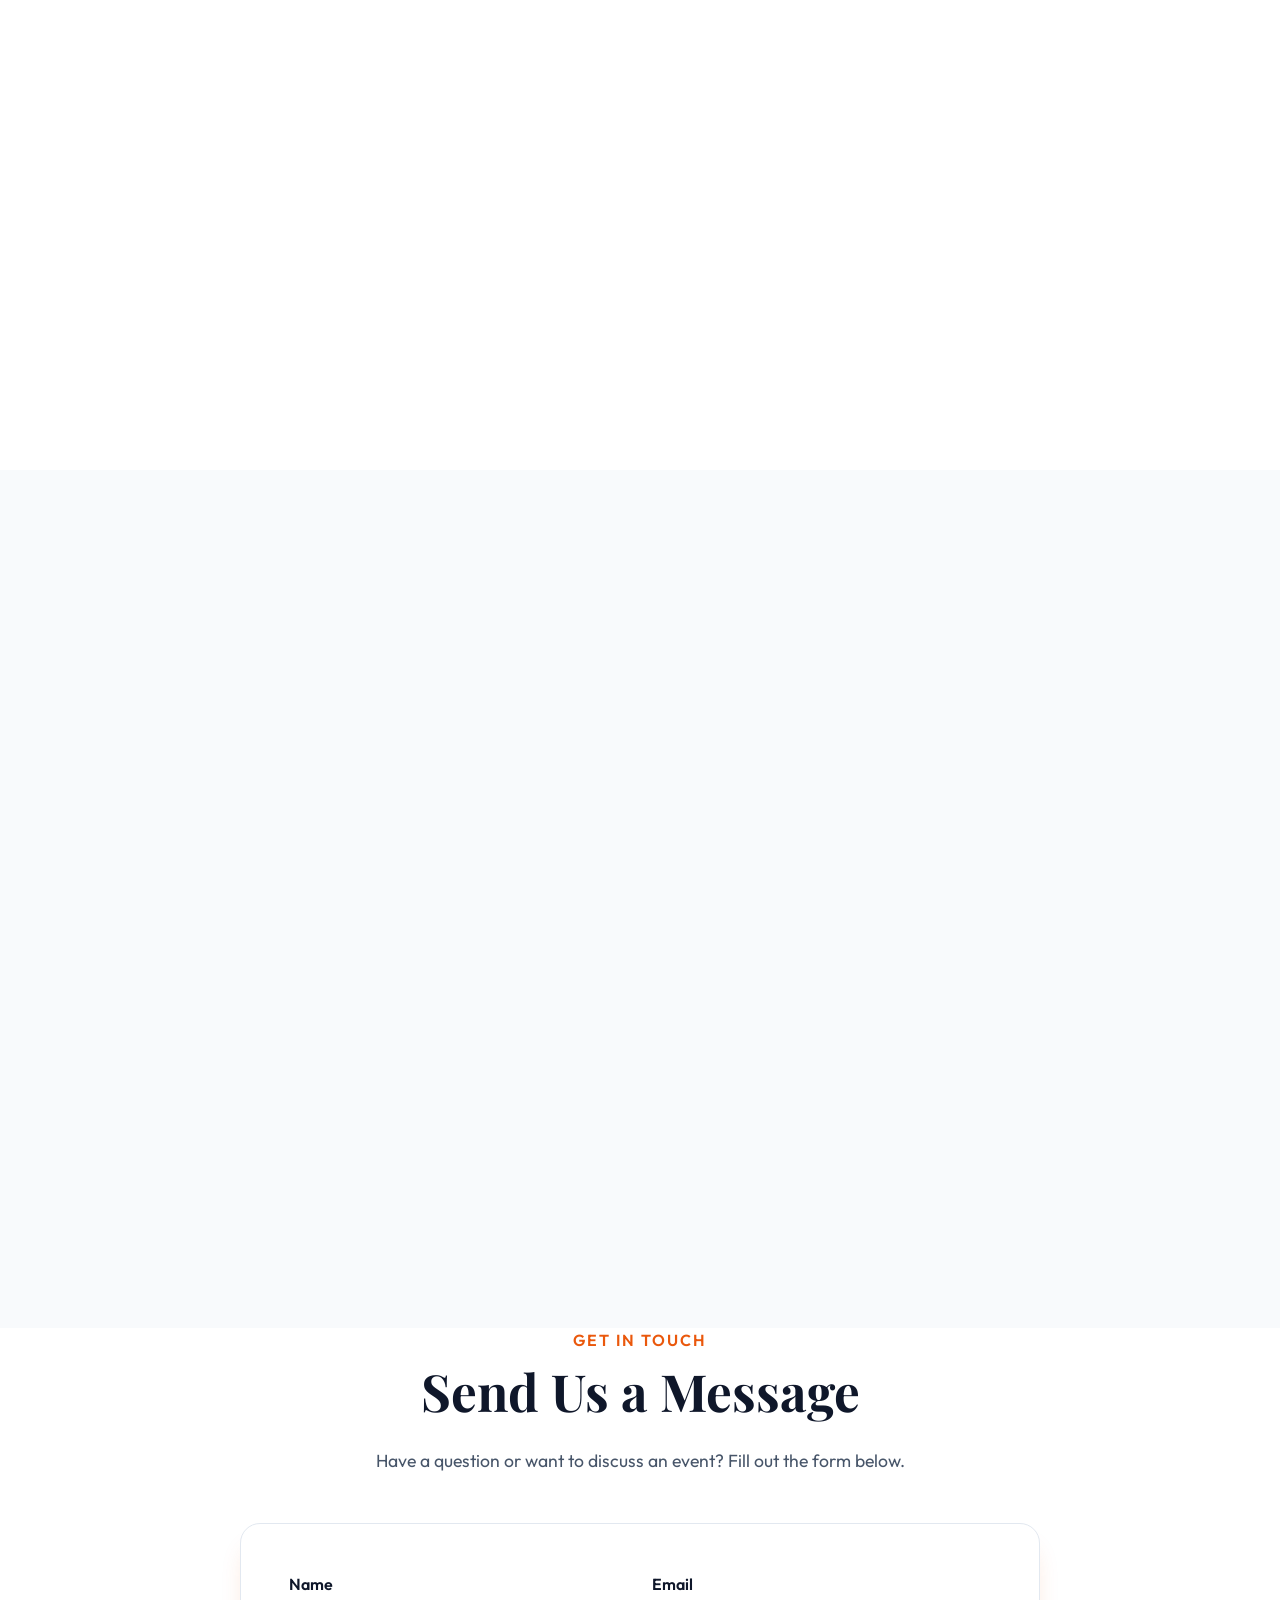
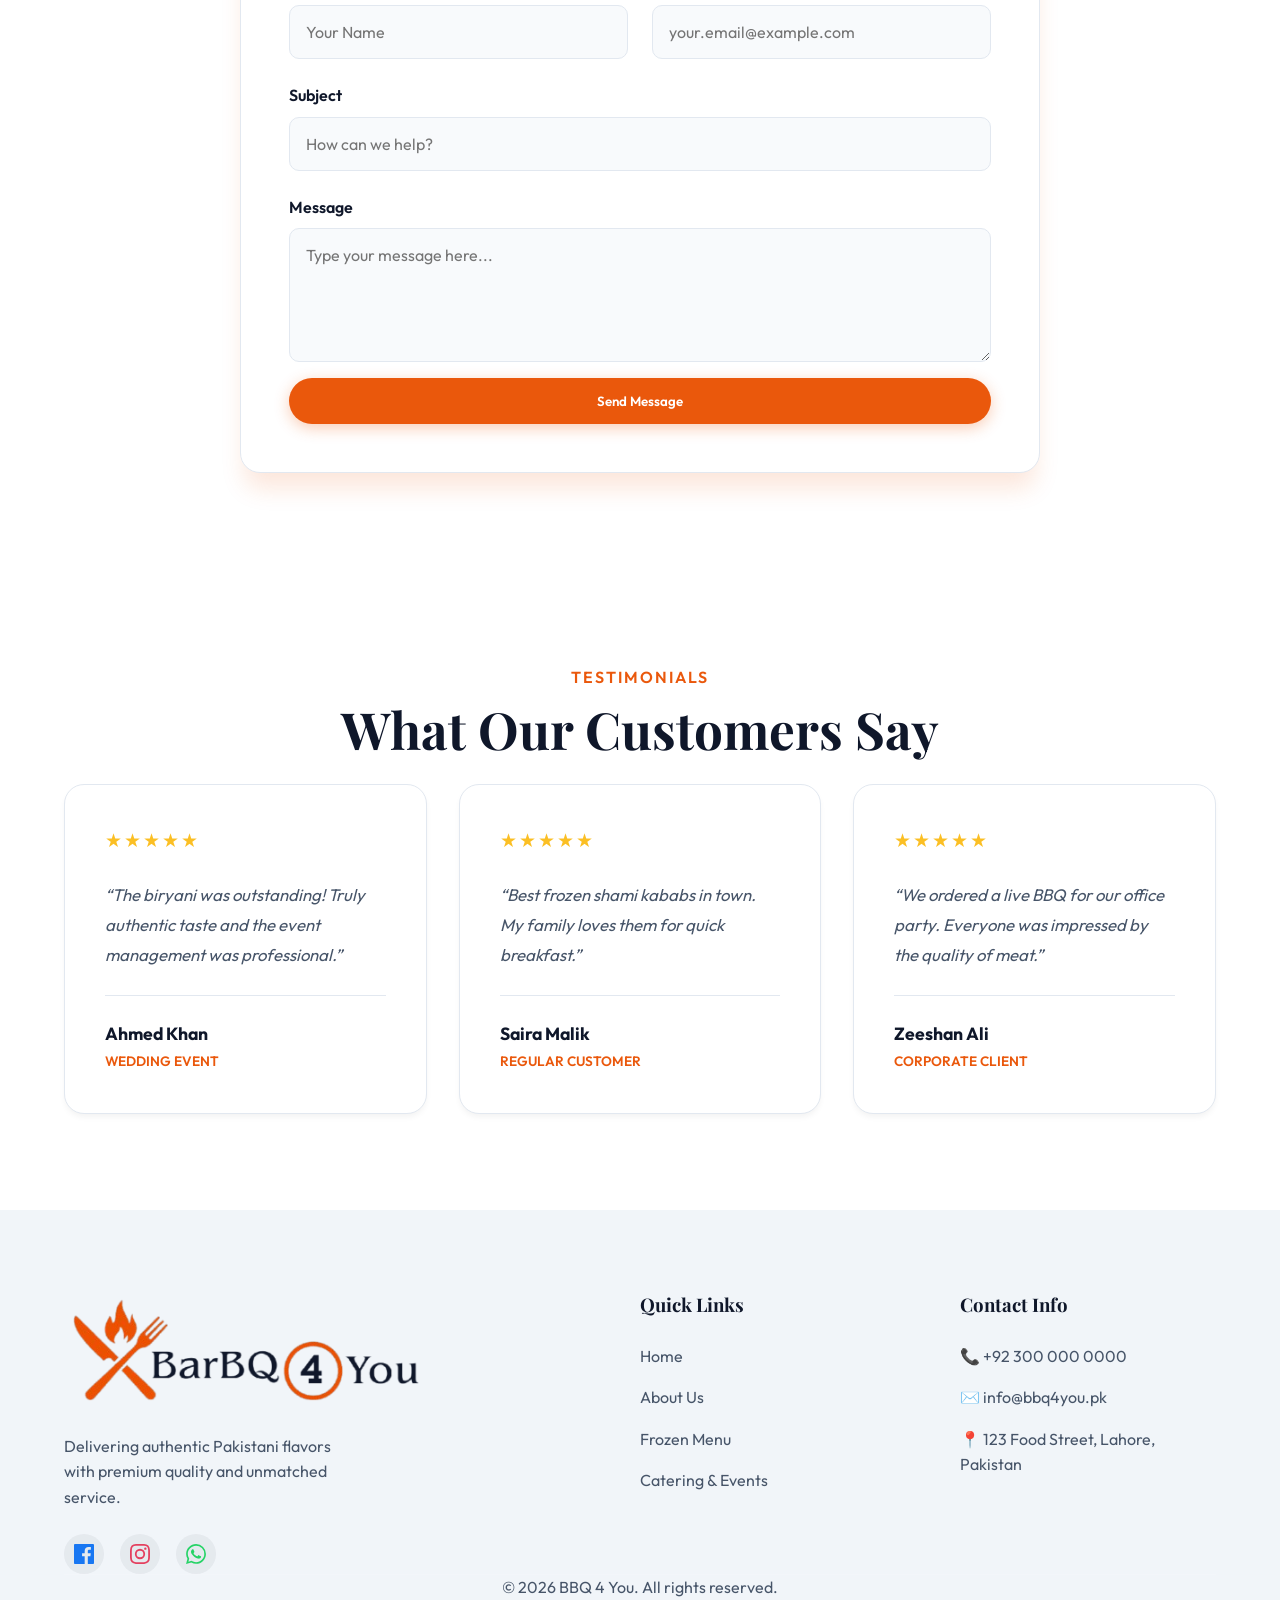
==== commit 8333bd28: "Restore site stability and fix event gallery alignment in parent repo" ====
--- a/index.html
+++ b/index.html
@@ -553,7 +553,7 @@
                     <div class="gallery-grid">
                         <img src="img/wedding_stage_authentic.png" alt="Wedding Setup" class="g-img-1">
                         <img src="img/buffet_authentic.jpg" alt="Buffet Service" class="g-img-2">
-                        <img src="img/live_bbq_event_authentic.png" alt="Live BBQ" class="g-img-1">
+                        <img src="img/live_bbq_event_authentic.png" alt="Live BBQ" class="g-img-3">
                     </div>
                 </div>
             </div>
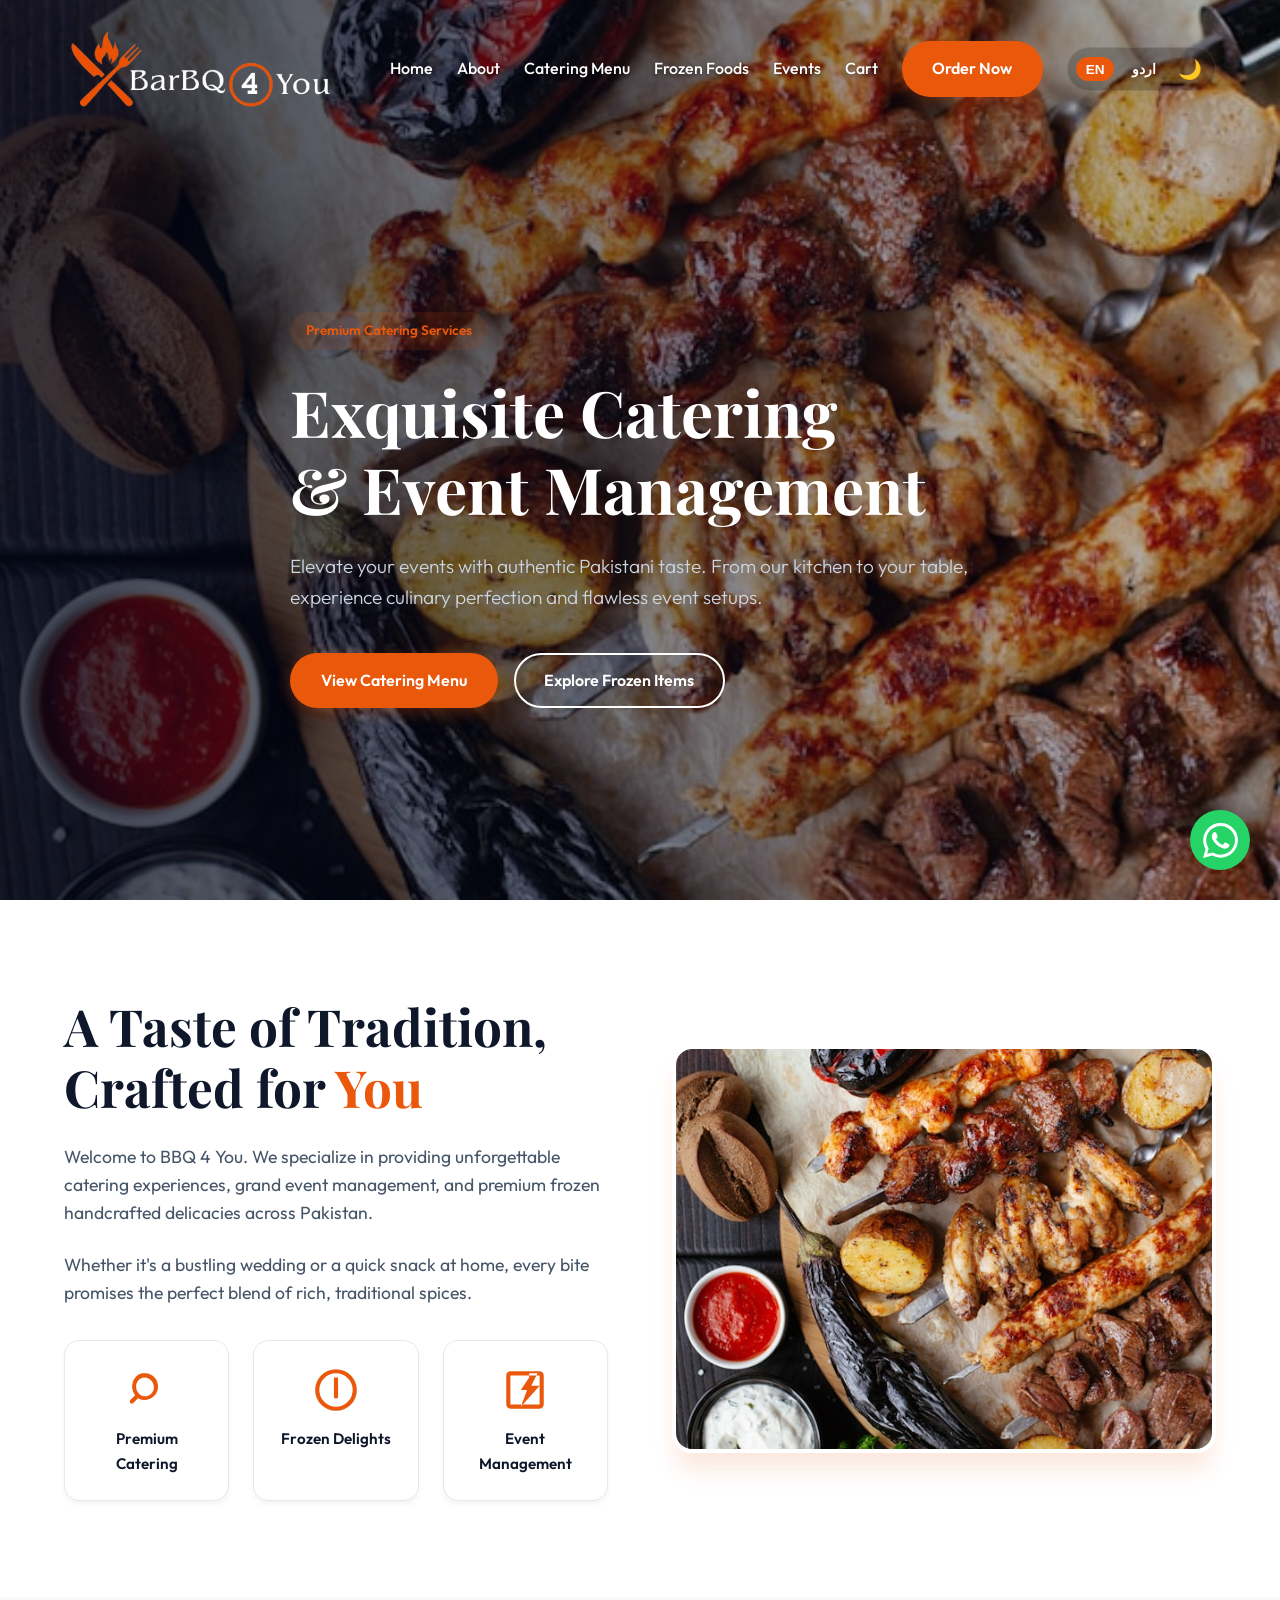
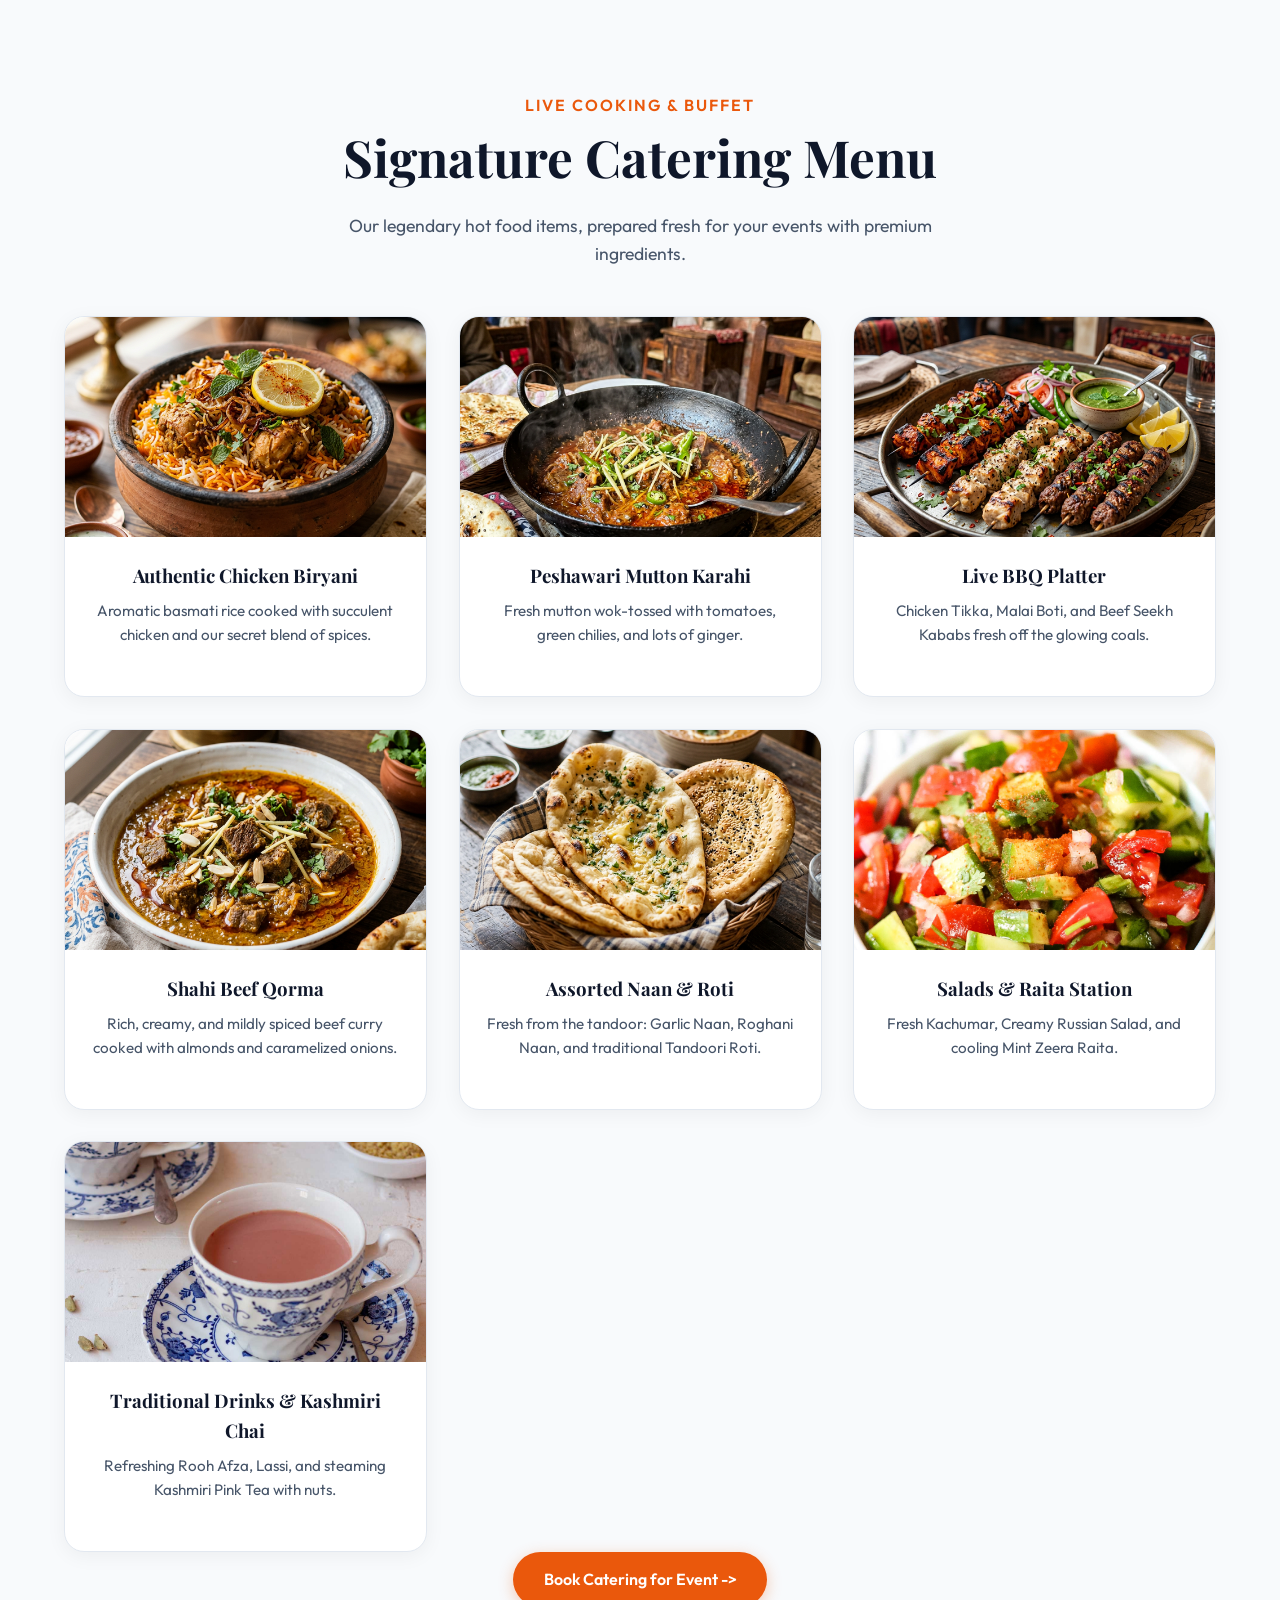
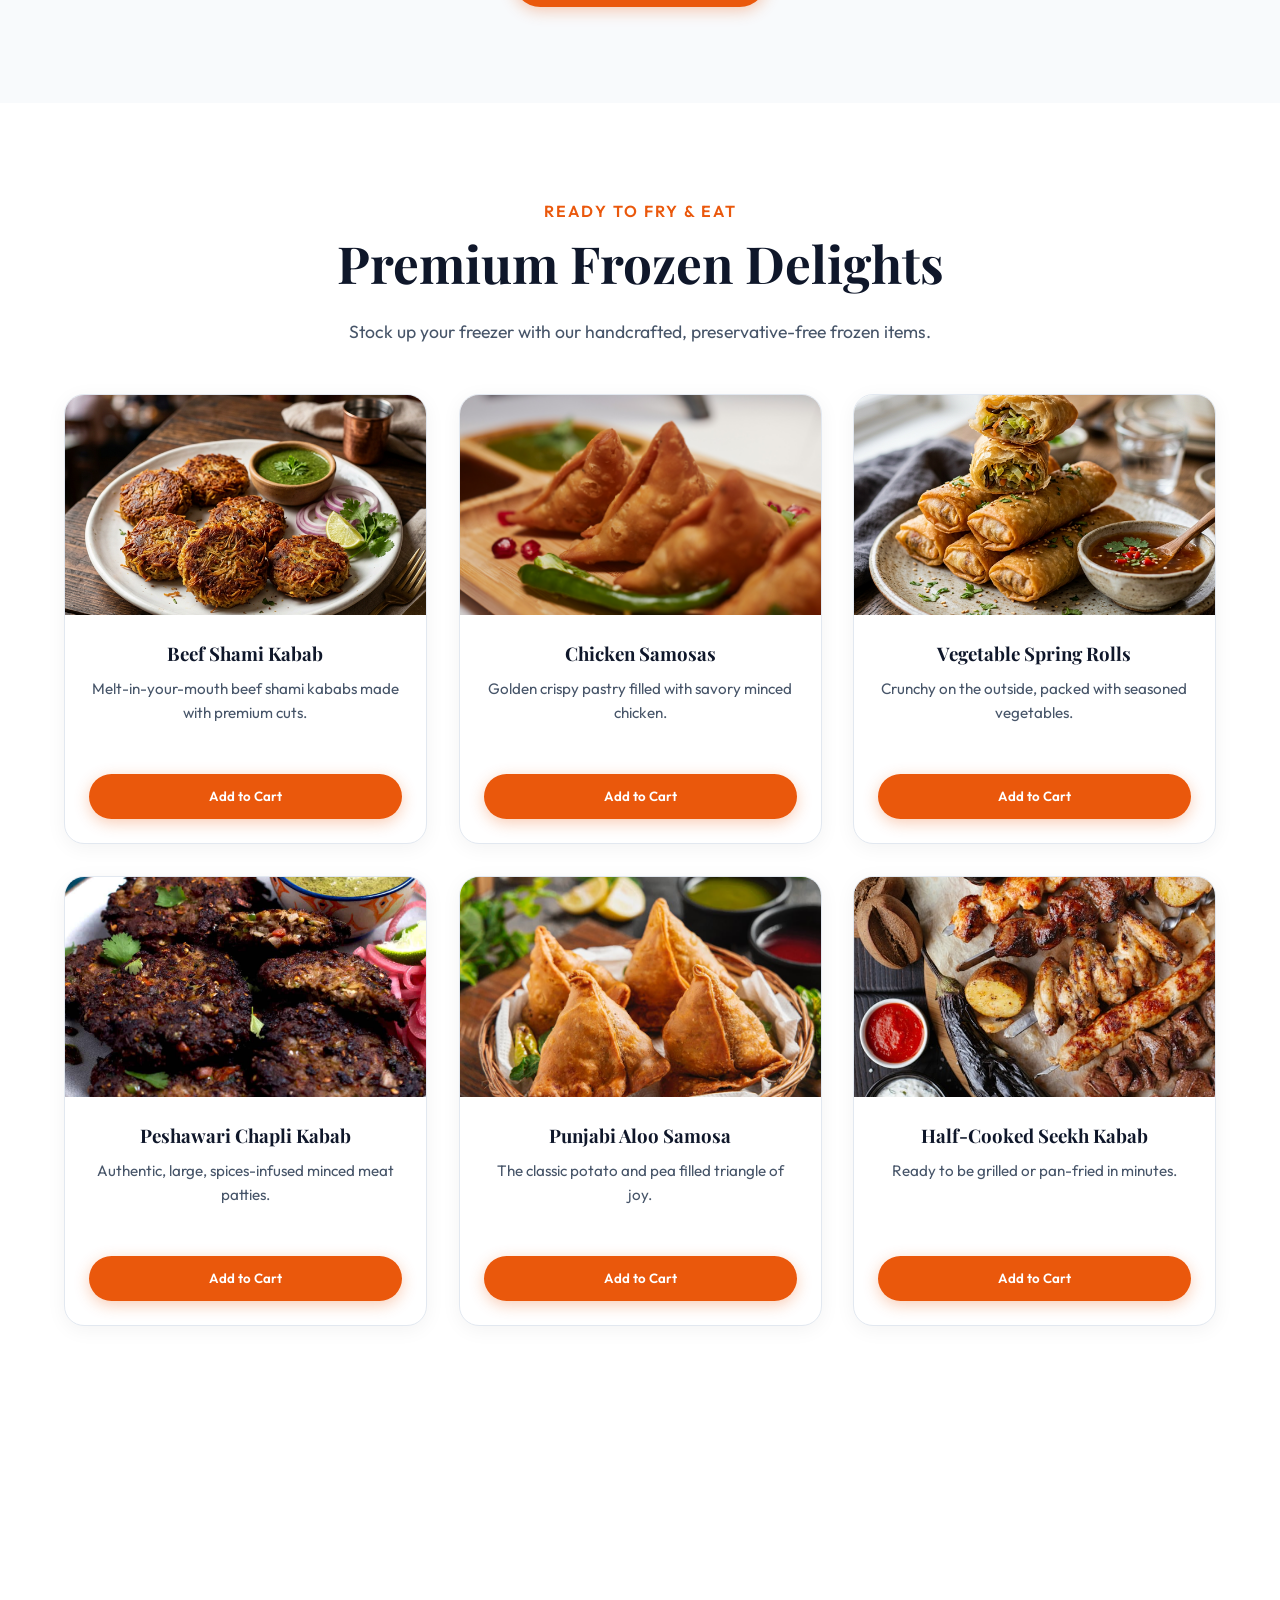
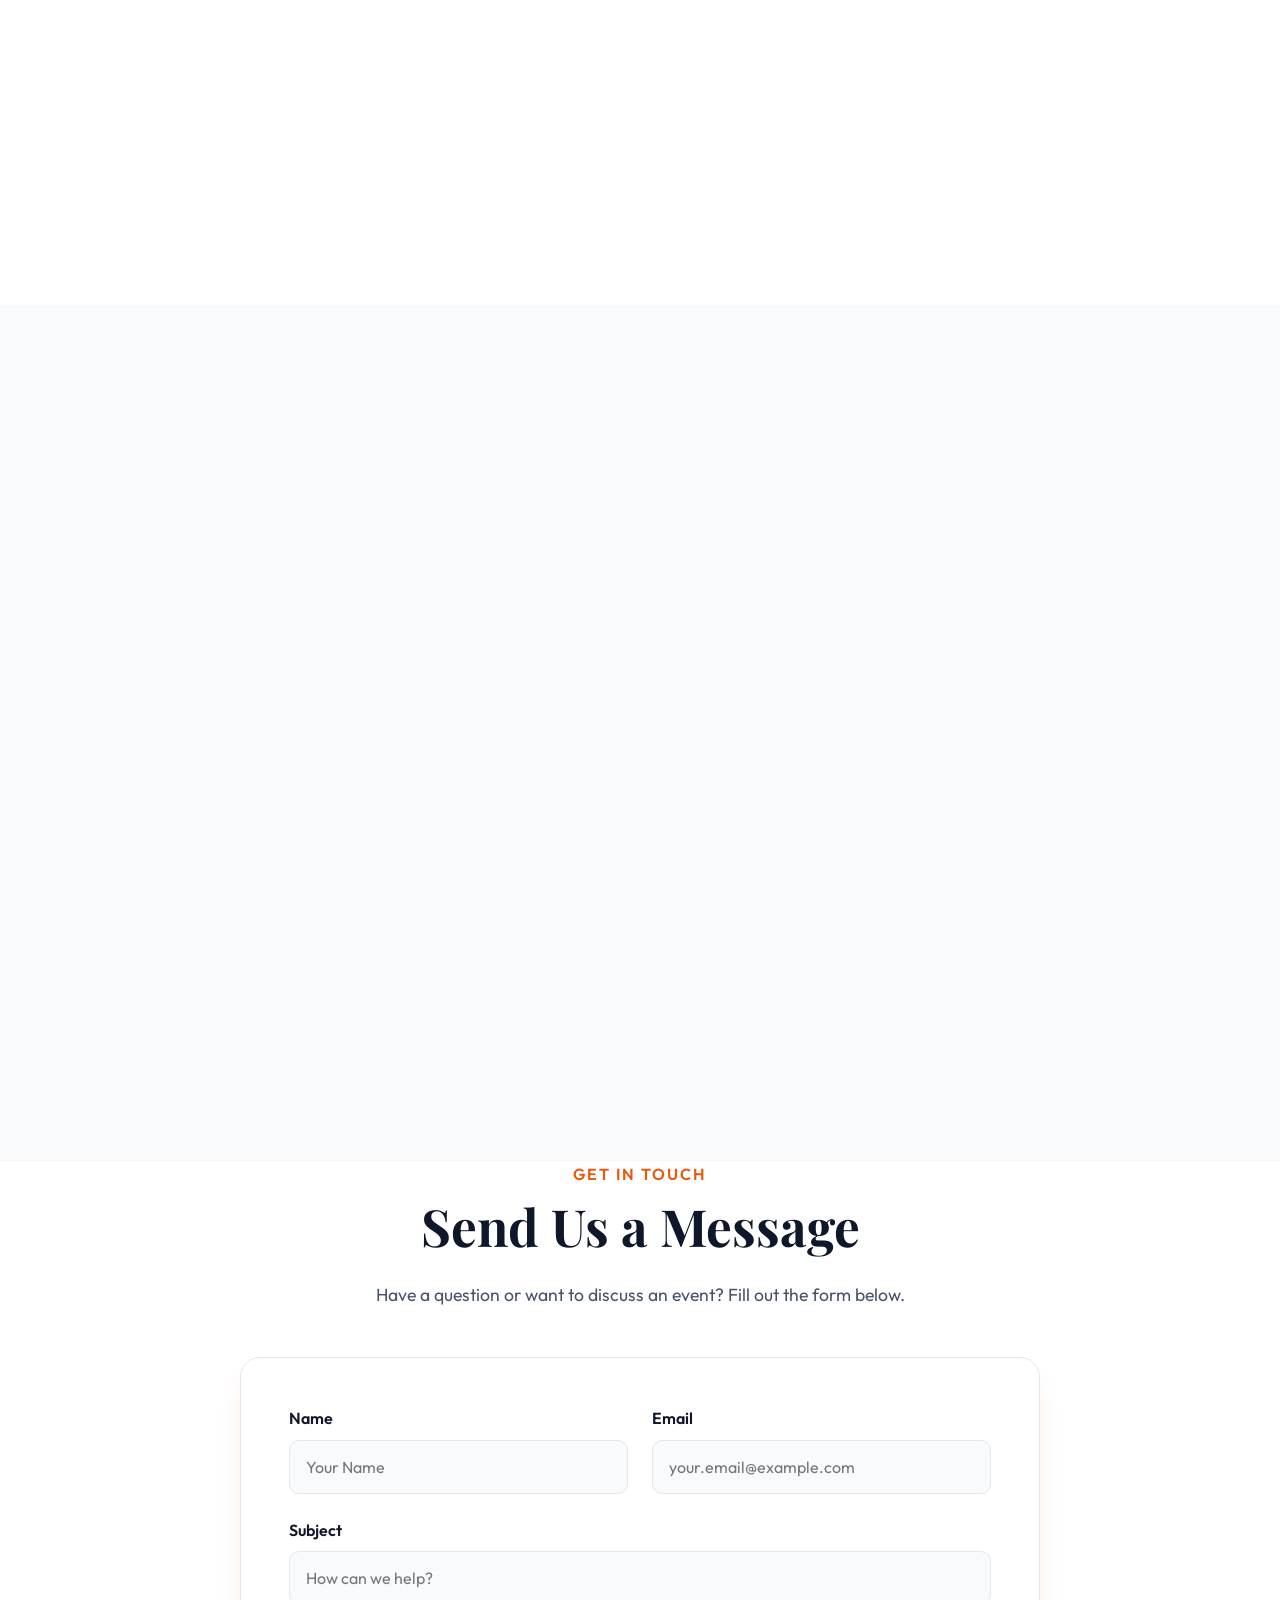
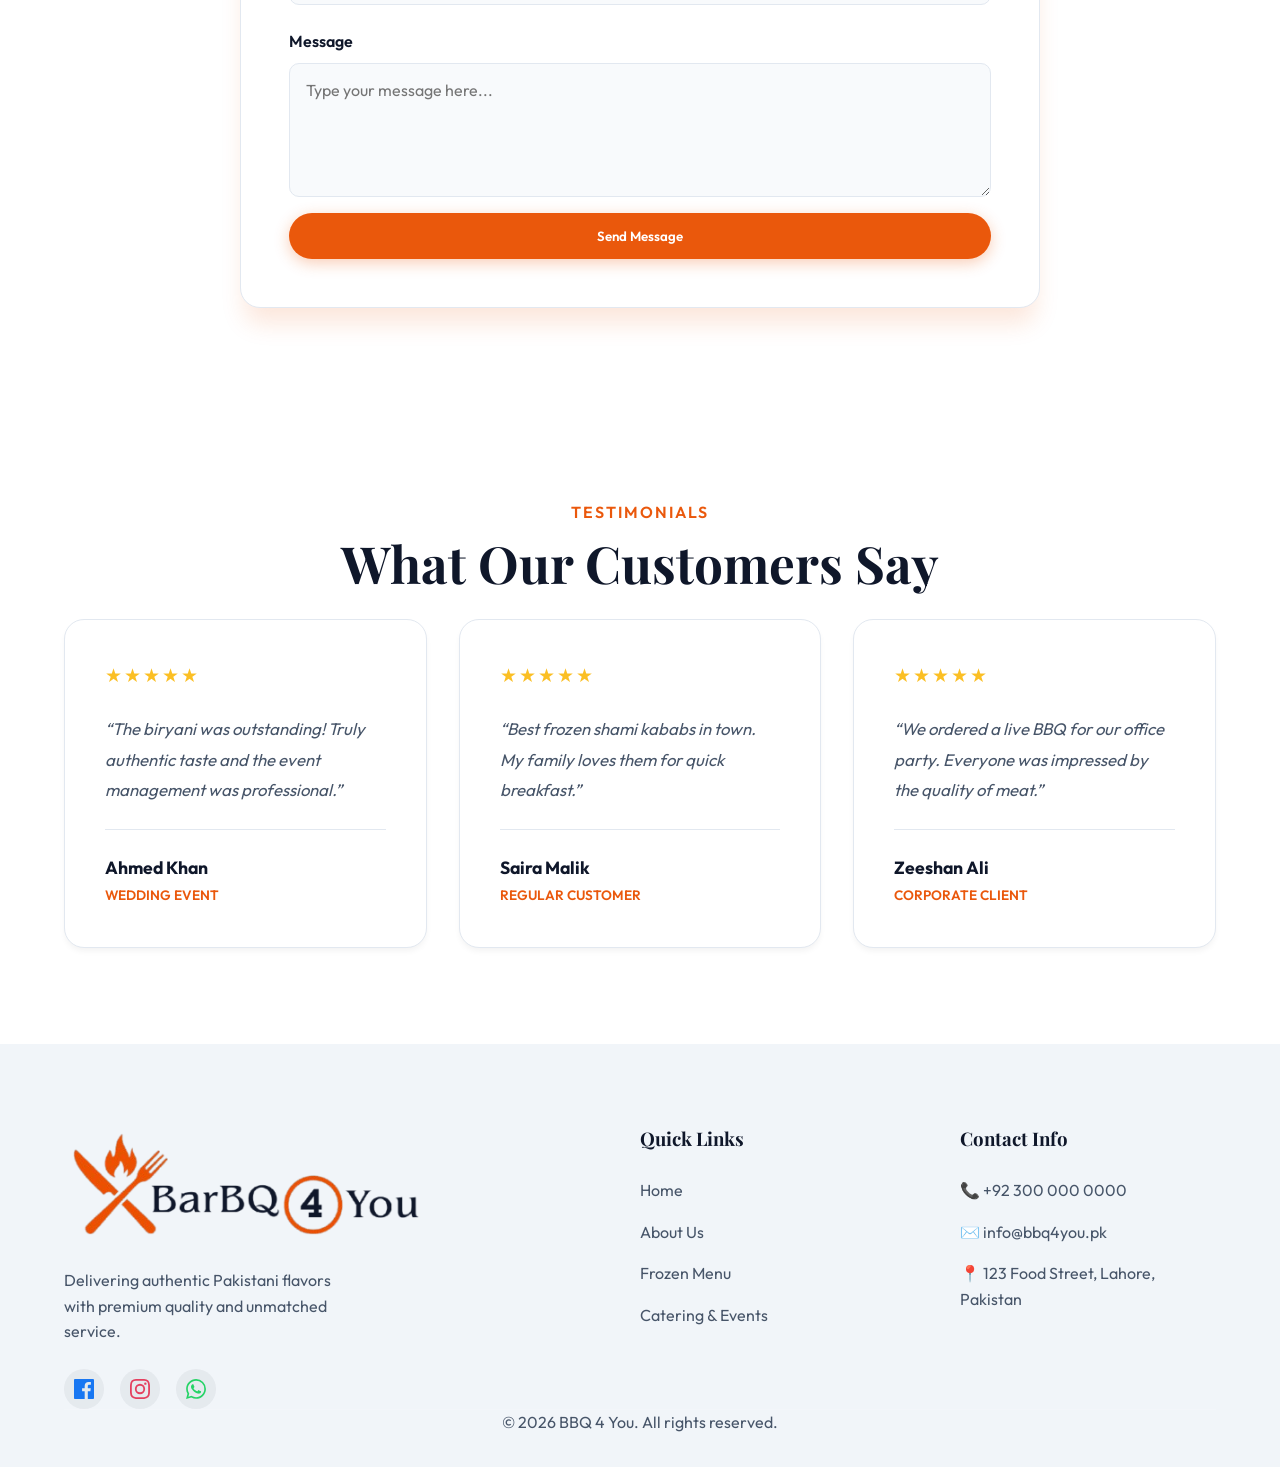
==== commit 59cc5877: "Update WhatsApp Contact: Remove from Catering & Add Floating Icon globally" ====
--- a/index.html
+++ b/index.html
@@ -158,8 +158,6 @@
                             data-ur="خوشبودار باسمتی چاول رسیلے چکن اور ہمارے خفیہ مسالوں کے ساتھ تیار کردہ۔">
                             Aromatic
                             basmati rice cooked with succulent chicken and our secret blend of spices.</p>
-                        <a href="https://wa.me/923000000000" target="_blank" class="btn btn-sm btn-WhatsApp"
-                            data-en="Contact on WhatsApp" data-ur="واٹس ایپ پر رابطہ کریں">Contact on WhatsApp</a>
                     </div>
                 </div>
                 <!-- Catering 2 -->
@@ -174,8 +172,6 @@
                             data-ur="ٹماٹر، ہری مرچ اور ادرک کے ساتھ تازہ مٹن کڑاہی۔">
                             Fresh mutton wok-tossed with
                             tomatoes, green chilies, and lots of ginger.</p>
-                        <a href="https://wa.me/923000000000" target="_blank" class="btn btn-sm btn-WhatsApp"
-                            data-en="Contact on WhatsApp" data-ur="واٹس ایپ پر رابطہ کریں">Contact on WhatsApp</a>
                     </div>
                 </div>
                 <!-- Catering 3 -->
@@ -190,8 +186,6 @@
                             data-ur="گرم کوئلوں پر تیار کردہ چکن تکہ، ملائی بوٹی اور بیف سیخ کباب۔">
                             Chicken Tikka, Malai
                             Boti, and Beef Seekh Kababs fresh off the glowing coals.</p>
-                        <a href="https://wa.me/923000000000" target="_blank" class="btn btn-sm btn-WhatsApp"
-                            data-en="Contact on WhatsApp" data-ur="واٹس ایپ پر رابطہ کریں">Contact on WhatsApp</a>
                     </div>
                 </div>
                 <!-- Catering 4 -->
@@ -205,8 +199,6 @@
                             data-ur="بادام اور پیاز کے ساتھ تیار کردہ لذیذ اور کریمی بیف قورمہ۔">
                             Rich, creamy, and
                             mildly spiced beef curry cooked with almonds and caramelized onions.</p>
-                        <a href="https://wa.me/923000000000" target="_blank" class="btn btn-sm btn-WhatsApp"
-                            data-en="Contact on WhatsApp" data-ur="واٹس ایپ پر رابطہ کریں">Contact on WhatsApp</a>
                     </div>
                 </div>
                 <!-- Catering 5: Sides -->
@@ -220,8 +212,6 @@
                             data-ur="تندور سے تازہ: گارلک نان، روغنی نان، اور روایتی تندوری روٹی۔">
                             Fresh from the
                             tandoor: Garlic Naan, Roghani Naan, and traditional Tandoori Roti.</p>
-                        <a href="https://wa.me/923000000000" target="_blank" class="btn btn-sm btn-WhatsApp"
-                            data-en="Contact on WhatsApp" data-ur="واٹس ایپ پر رابطہ کریں">Contact on WhatsApp</a>
                     </div>
                 </div>
                 <!-- Catering 6: Salads -->
@@ -236,8 +226,6 @@
                             data-ur="تازہ کچومر، کریمی رشین سلاد، اور ٹھنڈا پودینہ زیرہ رائتہ۔">
                             Fresh Kachumar, Creamy
                             Russian Salad, and cooling Mint Zeera Raita.</p>
-                        <a href="https://wa.me/923000000000" target="_blank" class="btn btn-sm btn-WhatsApp"
-                            data-en="Contact on WhatsApp" data-ur="واٹس ایپ پر رابطہ کریں">Contact on WhatsApp</a>
                     </div>
                 </div>
                 <!-- Catering 7: Drinks -->
@@ -252,8 +240,6 @@
                             data-ur="تازہ روح افزا، لسی، اور گرم کشمیری پنک چائے۔">
                             Refreshing Rooh Afza, Lassi, and
                             steaming Kashmiri Pink Tea with nuts.</p>
-                        <a href="https://wa.me/923000000000" target="_blank" class="btn btn-sm btn-WhatsApp"
-                            data-en="Contact on WhatsApp" data-ur="واٹس ایپ پر رابطہ کریں">Contact on WhatsApp</a>
                     </div>
                 </div>
             </div>
@@ -711,6 +697,13 @@
     <div class="toast-container" id="toast-container"></div>
     <!-- Custom JS -->
     <script src="js/script.js"></script>
+    <!-- Floating WhatsApp Icon -->
+    <a href="https://wa.me/923000000000" target="_blank" class="whatsapp-float" aria-label="Contact on WhatsApp">
+        <svg viewBox="0 0 24 24" fill="currentColor">
+            <path
+                d="M17.472 14.382c-.297-.149-1.758-.867-2.03-.967-.273-.099-.471-.148-.67.15-.197.297-.767.966-.94 1.164-.173.199-.347.223-.644.075-.297-.15-1.255-.463-2.39-1.475-.888-.788-1.487-1.761-1.662-2.062-.173-.298-.018-.46.13-.609.134-.135.297-.348.446-.521.151-.174.2-.298.3-.497.098-.198.05-.371-.025-.521-.075-.149-.669-1.612-.916-2.207-.242-.579-.487-.5-.669-.51a12.8 12.8 0 0 0-.571-.012c-.198 0-.52.074-.792.372-.272.297-1.04 1.016-1.04 2.479 0 1.462 1.065 2.875 1.213 3.074.149.198 2.096 3.2 5.077 4.487.709.306 1.262.489 1.694.625.712.227 1.36.195 1.871.118.571-.085 1.758-.719 2.006-1.413.248-.694.248-1.289.173-1.413-.074-.124-.272-.198-.57-.347m-5.421 7.403h-.004a9.87 9.87 0 0 1-5.031-1.378l-.361-.214-3.741.982.998-3.648-.235-.374a9.86 9.86 0 0 1-1.51-5.26c.001-5.45 4.436-9.884 9.888-9.884 2.64 0 5.122 1.03 6.988 2.898a9.825 9.825 0 0 1 2.893 6.994c-.003 5.45-4.437 9.884-9.885 9.884m8.413-18.297A11.815 11.815 0 0 0 12.05 0C5.495 0 .16 5.335.157 11.892c0 2.096.547 4.142 1.588 5.945L.057 24l6.305-1.654a11.882 11.882 0 0 0 5.683 1.448h.005c6.554 0 11.89-5.335 11.893-11.893a11.821 11.821 0 0 0-3.48-8.413Z" />
+        </svg>
+    </a>
 </body>
 
 </html>
--- a/css/style.css
+++ b/css/style.css
@@ -1408,6 +1408,50 @@
     margin-top: 1rem;
 }
 
+/* --- WhatsApp Floating Icon --- */
+.whatsapp-float {
+    position: fixed;
+    bottom: 30px;
+    right: 30px;
+    background-color: var(--clr-WhatsApp);
+    color: white;
+    width: 60px;
+    height: 60px;
+    border-radius: 50%;
+    display: flex;
+    justify-content: center;
+    align-items: center;
+    box-shadow: var(--shadow-lg);
+    z-index: 1000;
+    transition: var(--transition);
+}
+
+.whatsapp-float:hover {
+    background-color: var(--clr-WhatsApp-hover);
+    transform: scale(1.1);
+    color: white;
+}
+
+.whatsapp-float svg {
+    width: 35px;
+    height: 35px;
+    fill: currentColor;
+}
+
+@media (max-width: 768px) {
+    .whatsapp-float {
+        bottom: 20px;
+        right: 20px;
+        width: 50px;
+        height: 50px;
+    }
+
+    .whatsapp-float svg {
+        width: 30px;
+        height: 30px;
+    }
+}
+
 /* --- Cart Styles --- */
 .badge-count {
     background: var(--clr-primary);
@@ -1643,4 +1687,4 @@
     font-weight: 600;
     text-transform: uppercase;
     margin-top: 0.2rem;
-}
+}
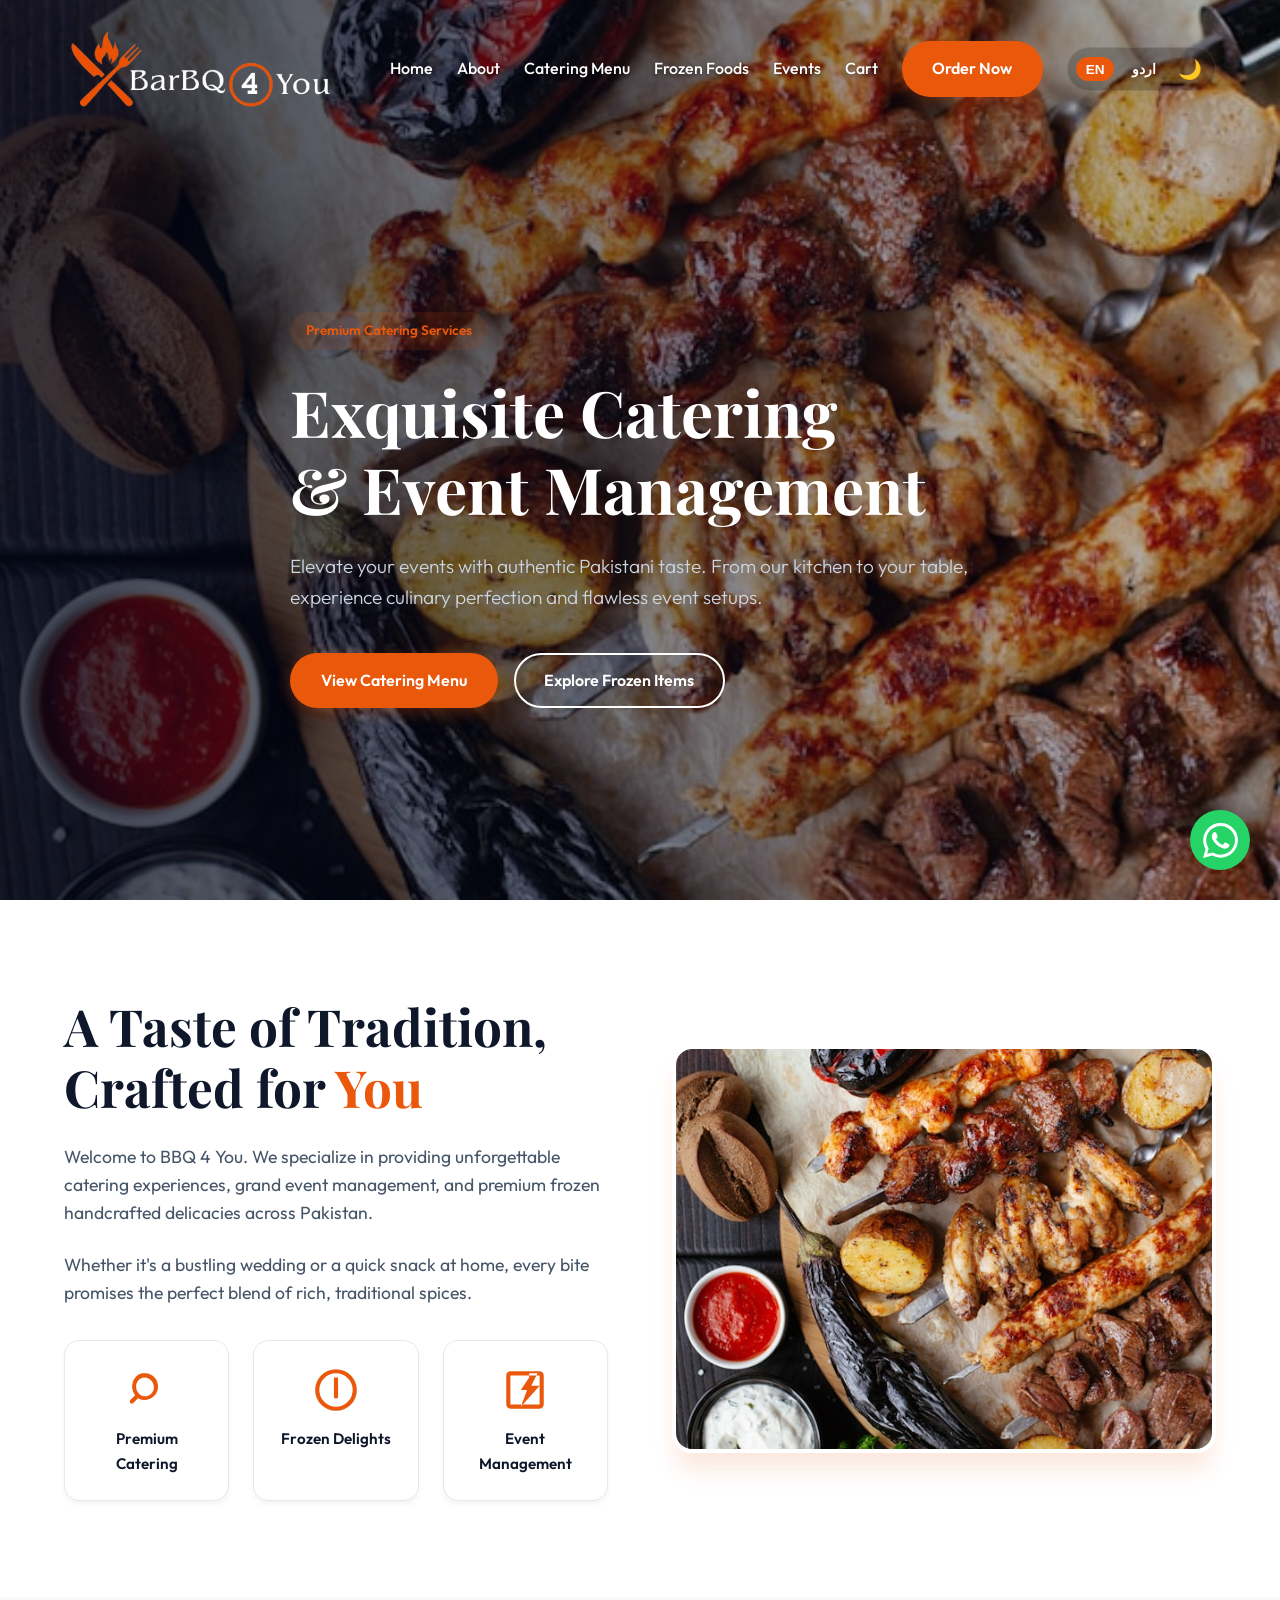
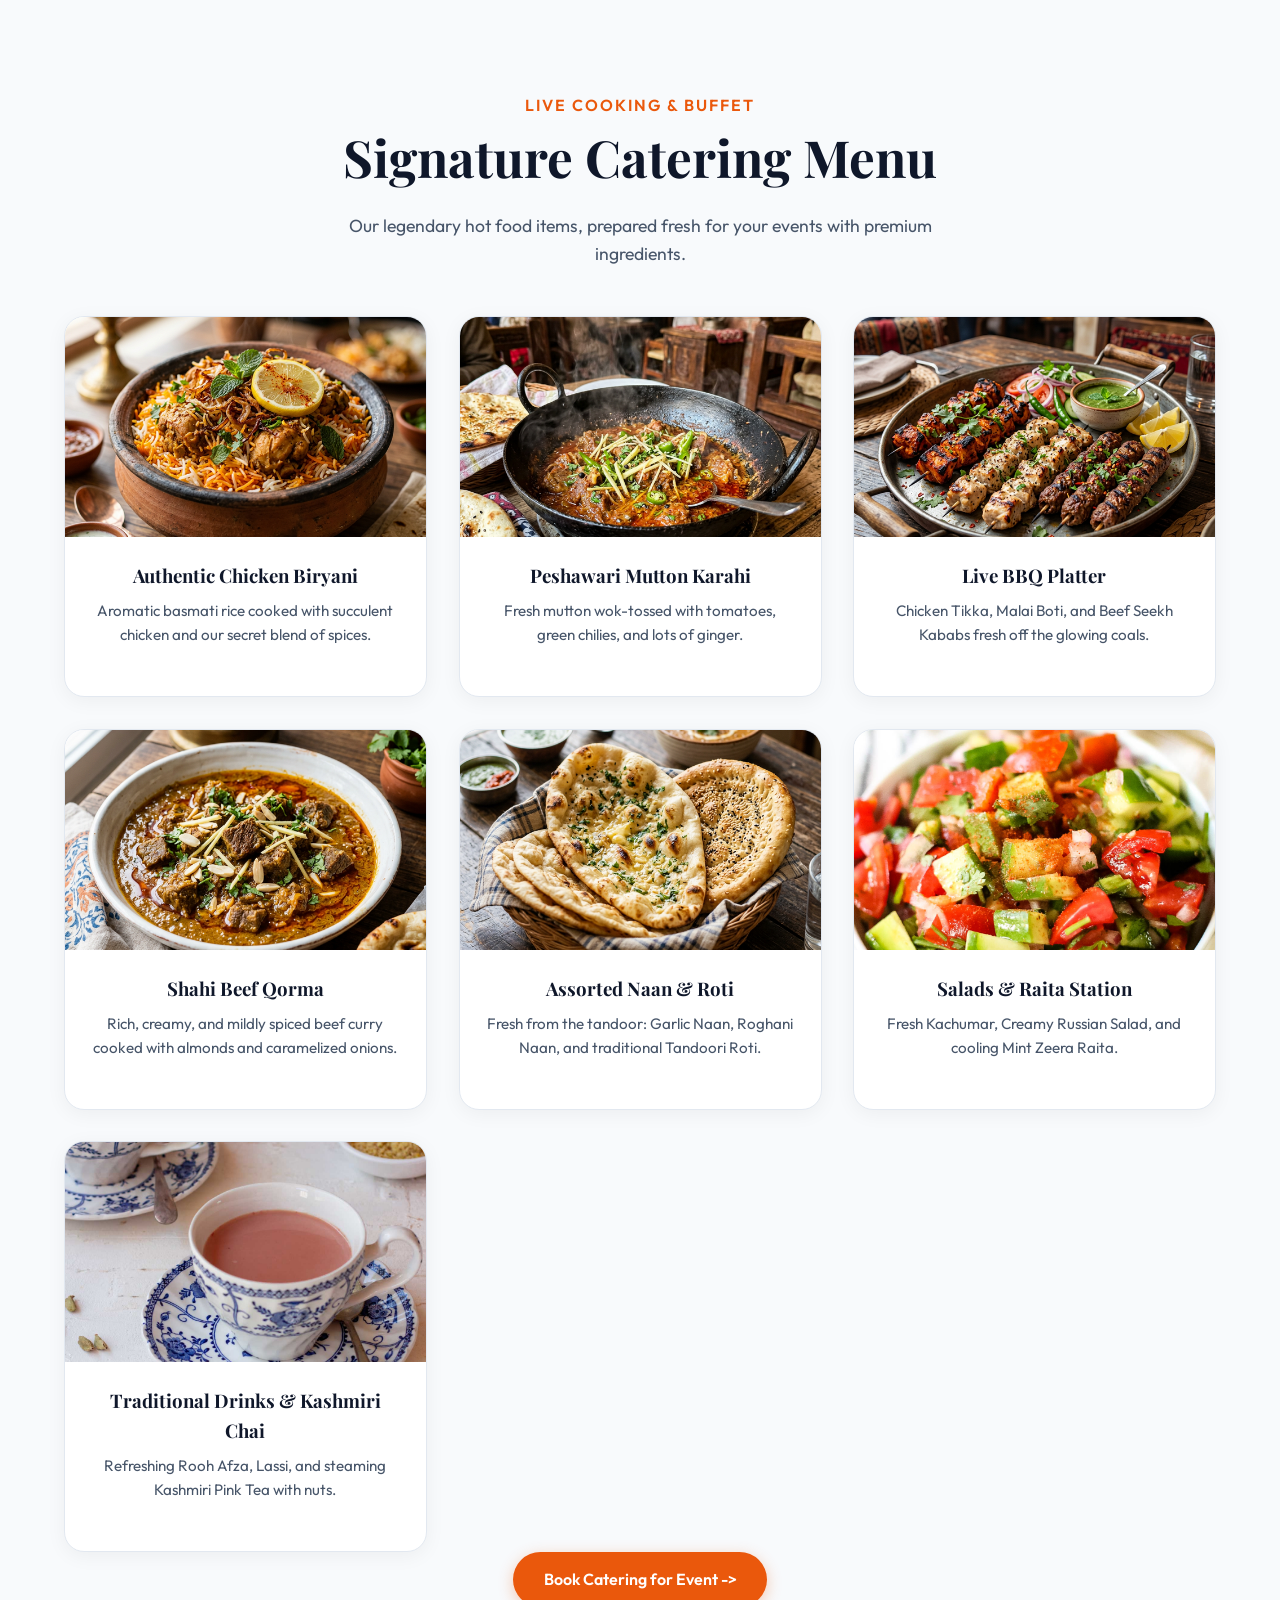
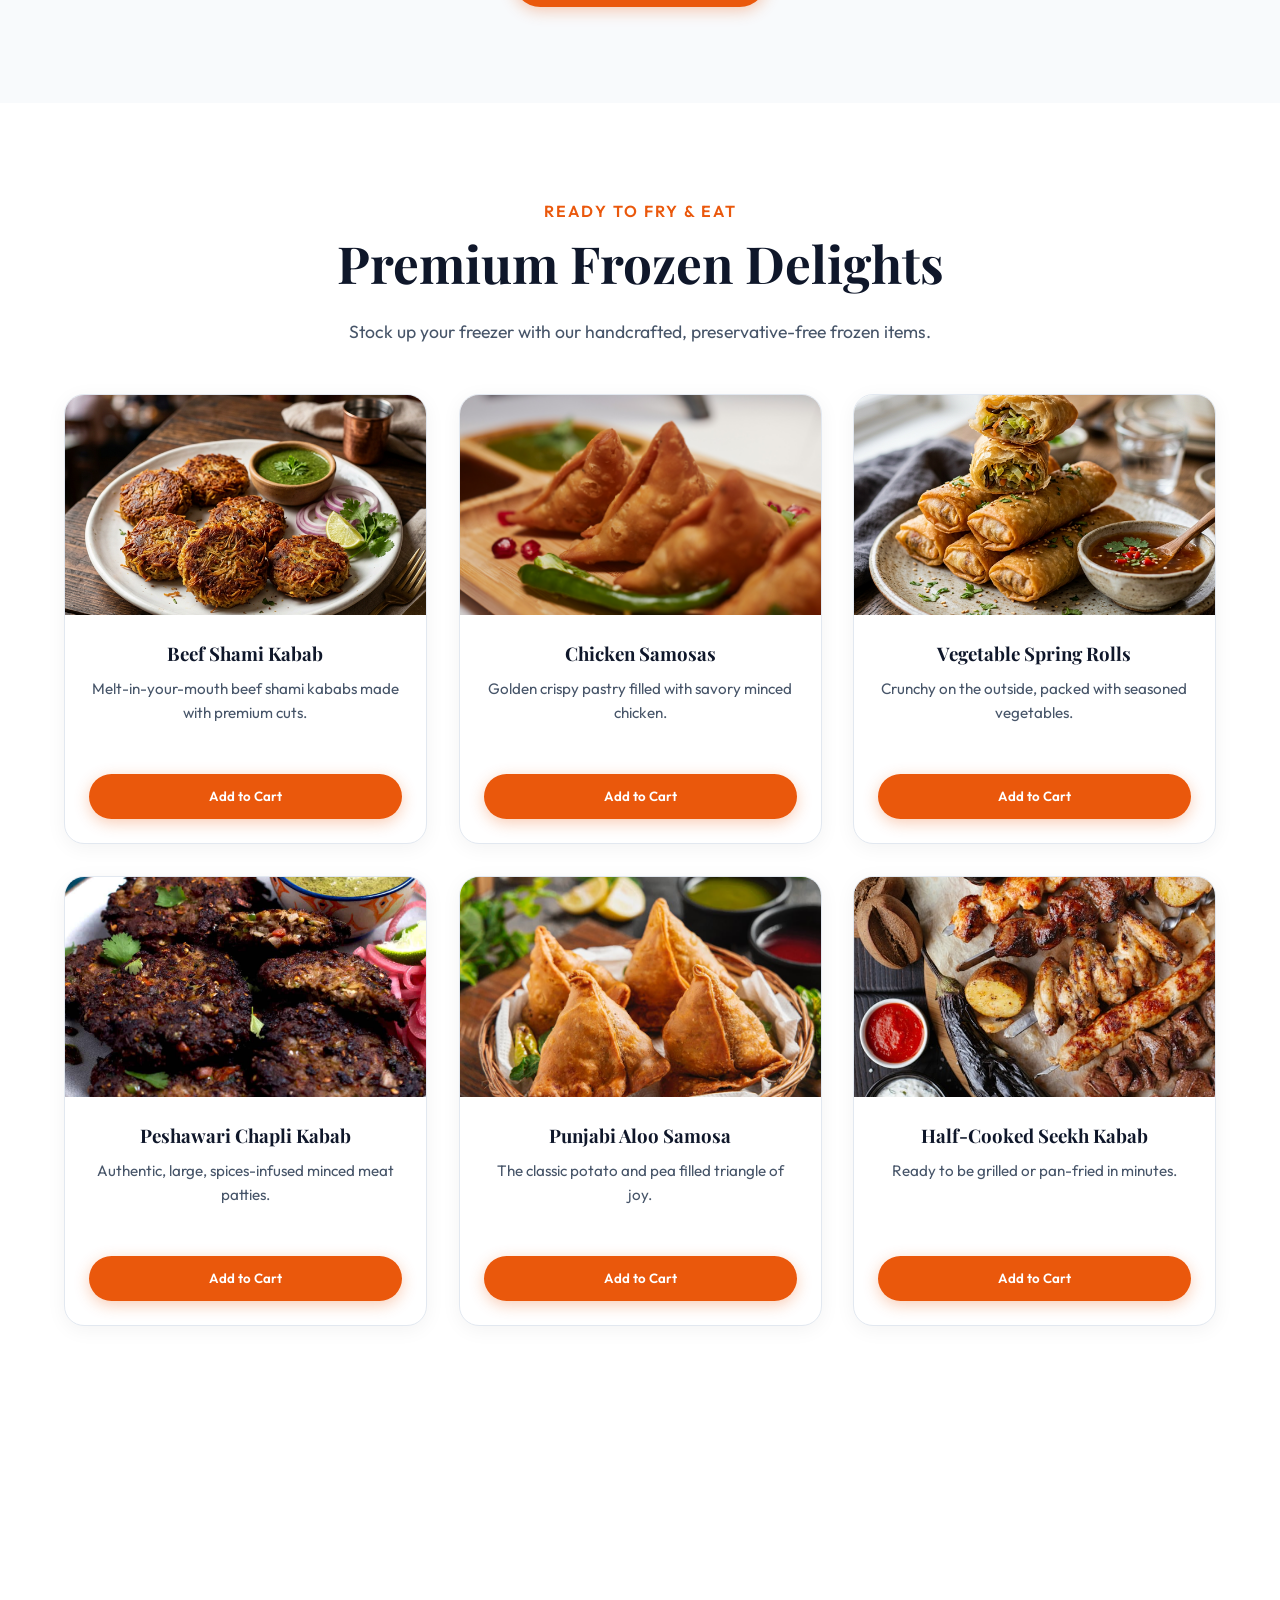
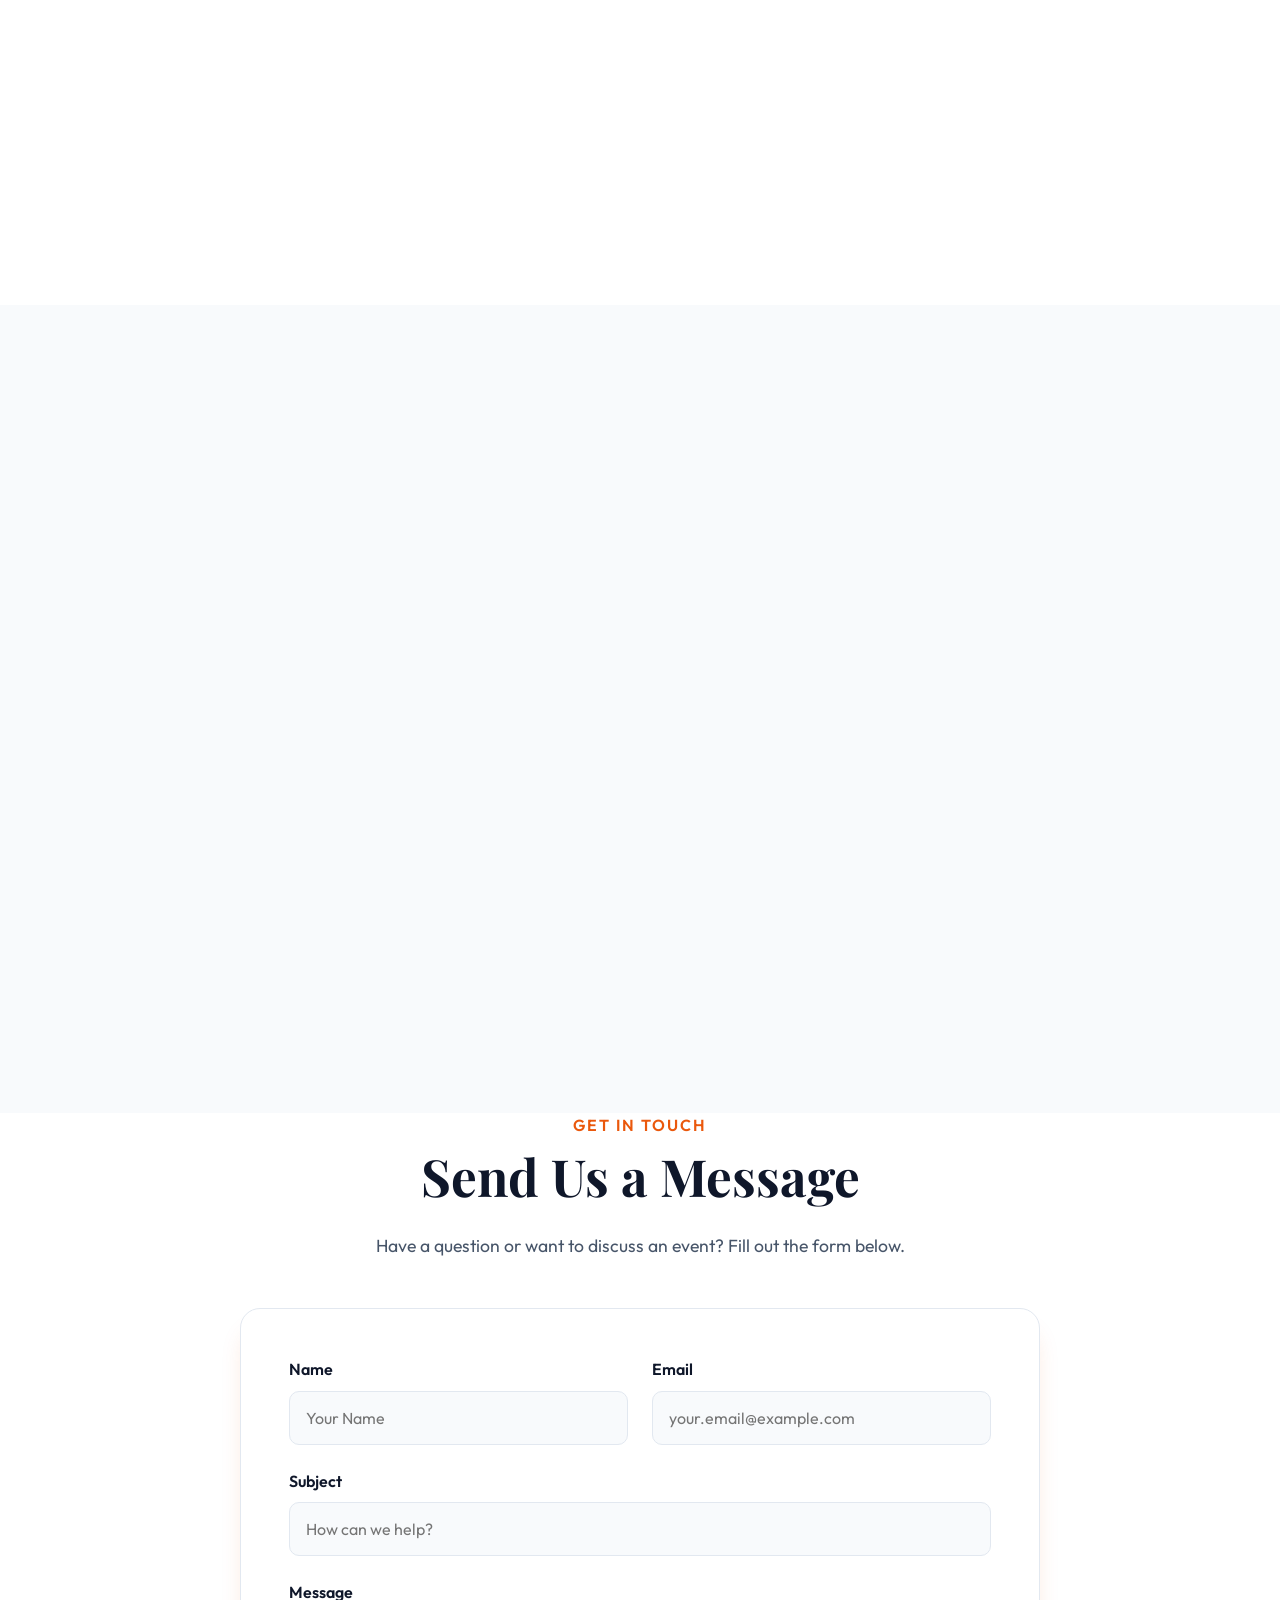
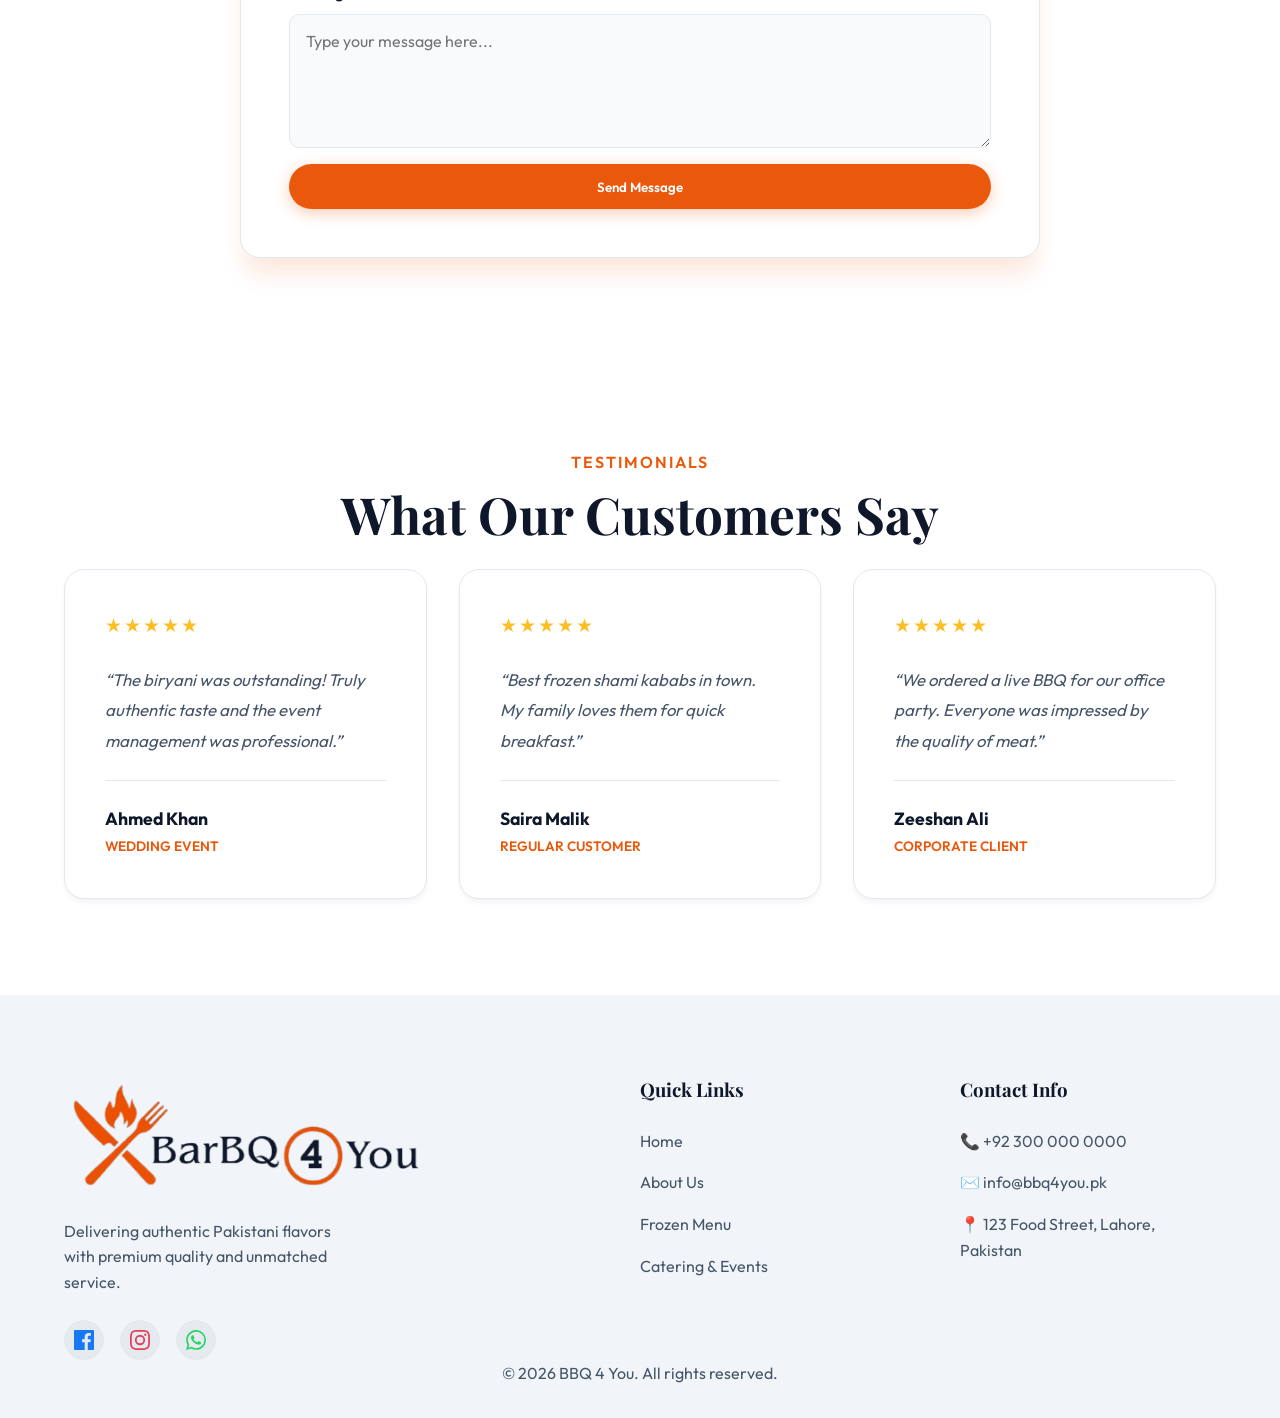
==== commit 29cba27c: "Remove WhatsApp button from Event Management section in parent repo" ====
--- a/index.html
+++ b/index.html
@@ -529,10 +529,6 @@
                             </div>
                         </li>
                     </ul>
-                    <div style="display: flex; gap: 1rem; flex-wrap: wrap; margin-top: 1.5rem;">
-                        <a href="https://wa.me/923000000000" target="_blank" class="btn btn-WhatsApp"
-                            data-en="Contact on WhatsApp" data-ur="واٹس ایپ پر رابطہ کریں">Contact on WhatsApp</a>
-                    </div>
                 </div>
 
                 <div class="catering-gallery scroll-reveal right">
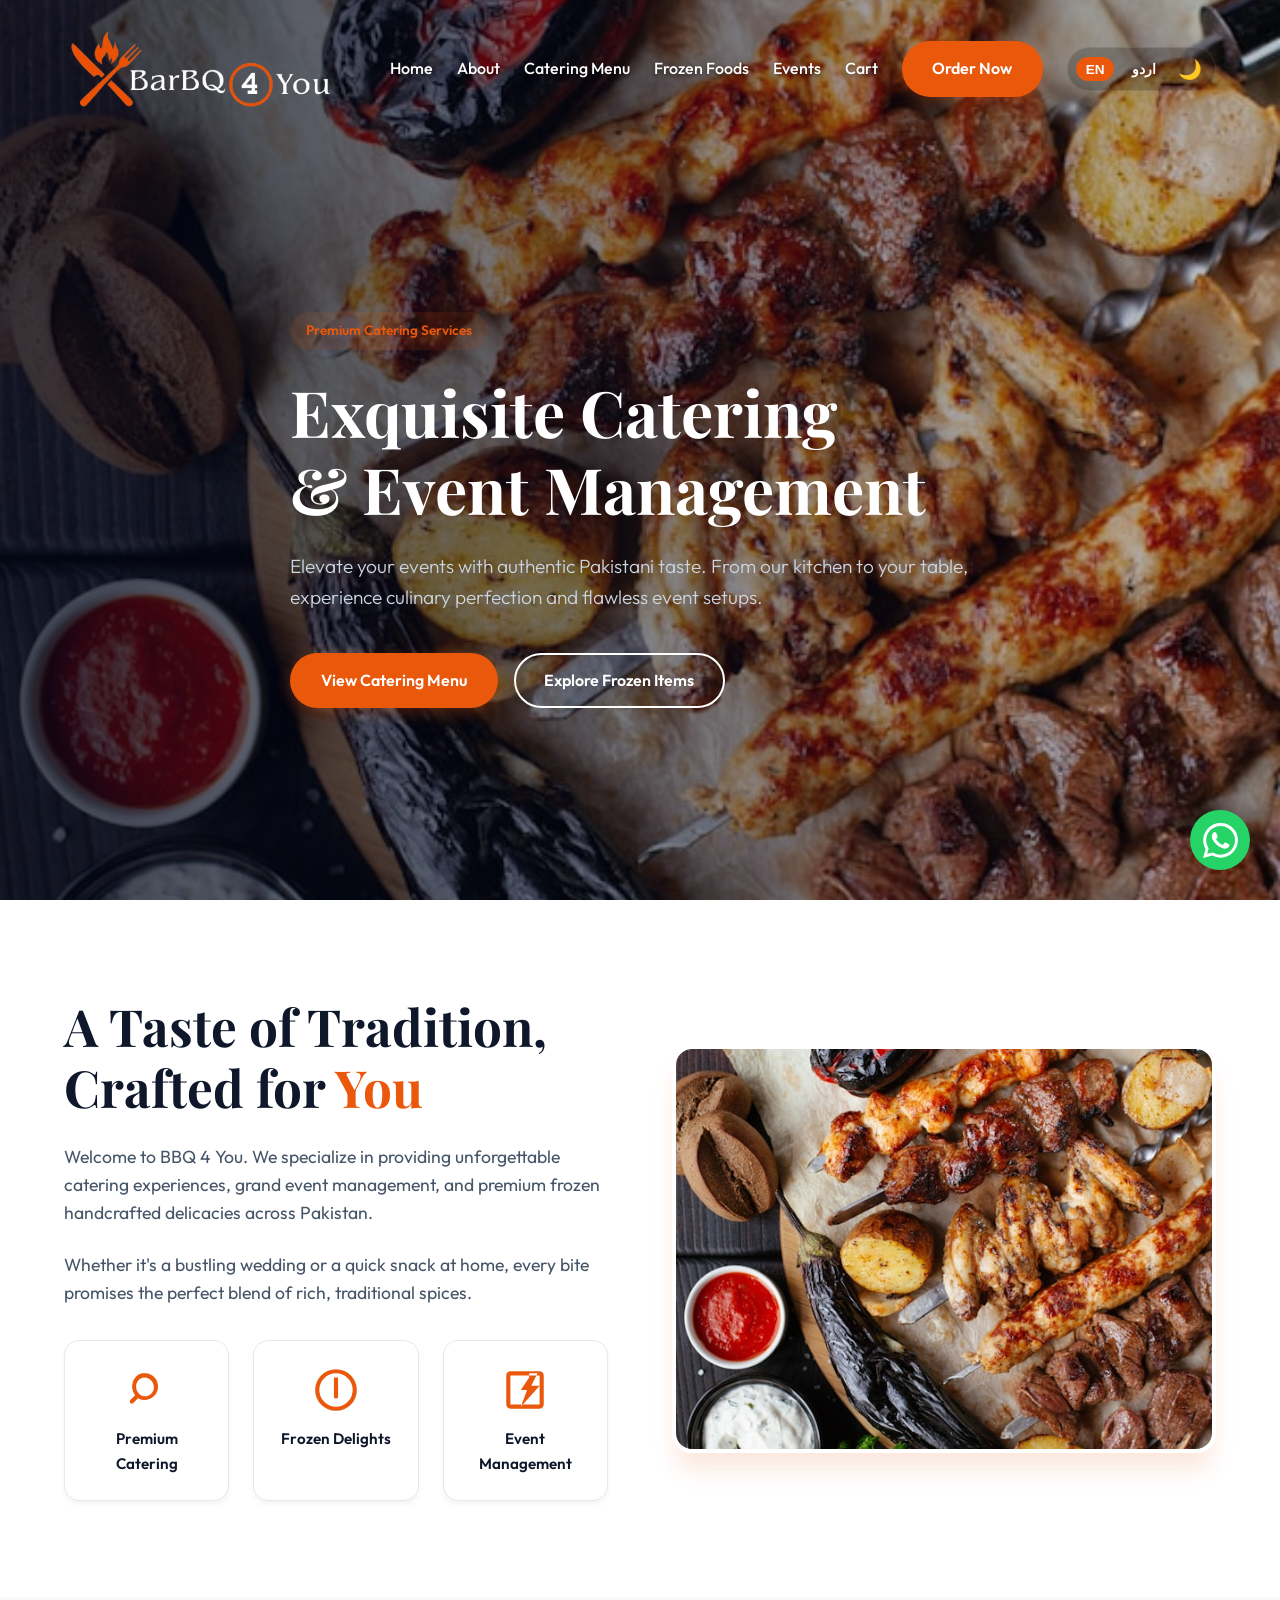
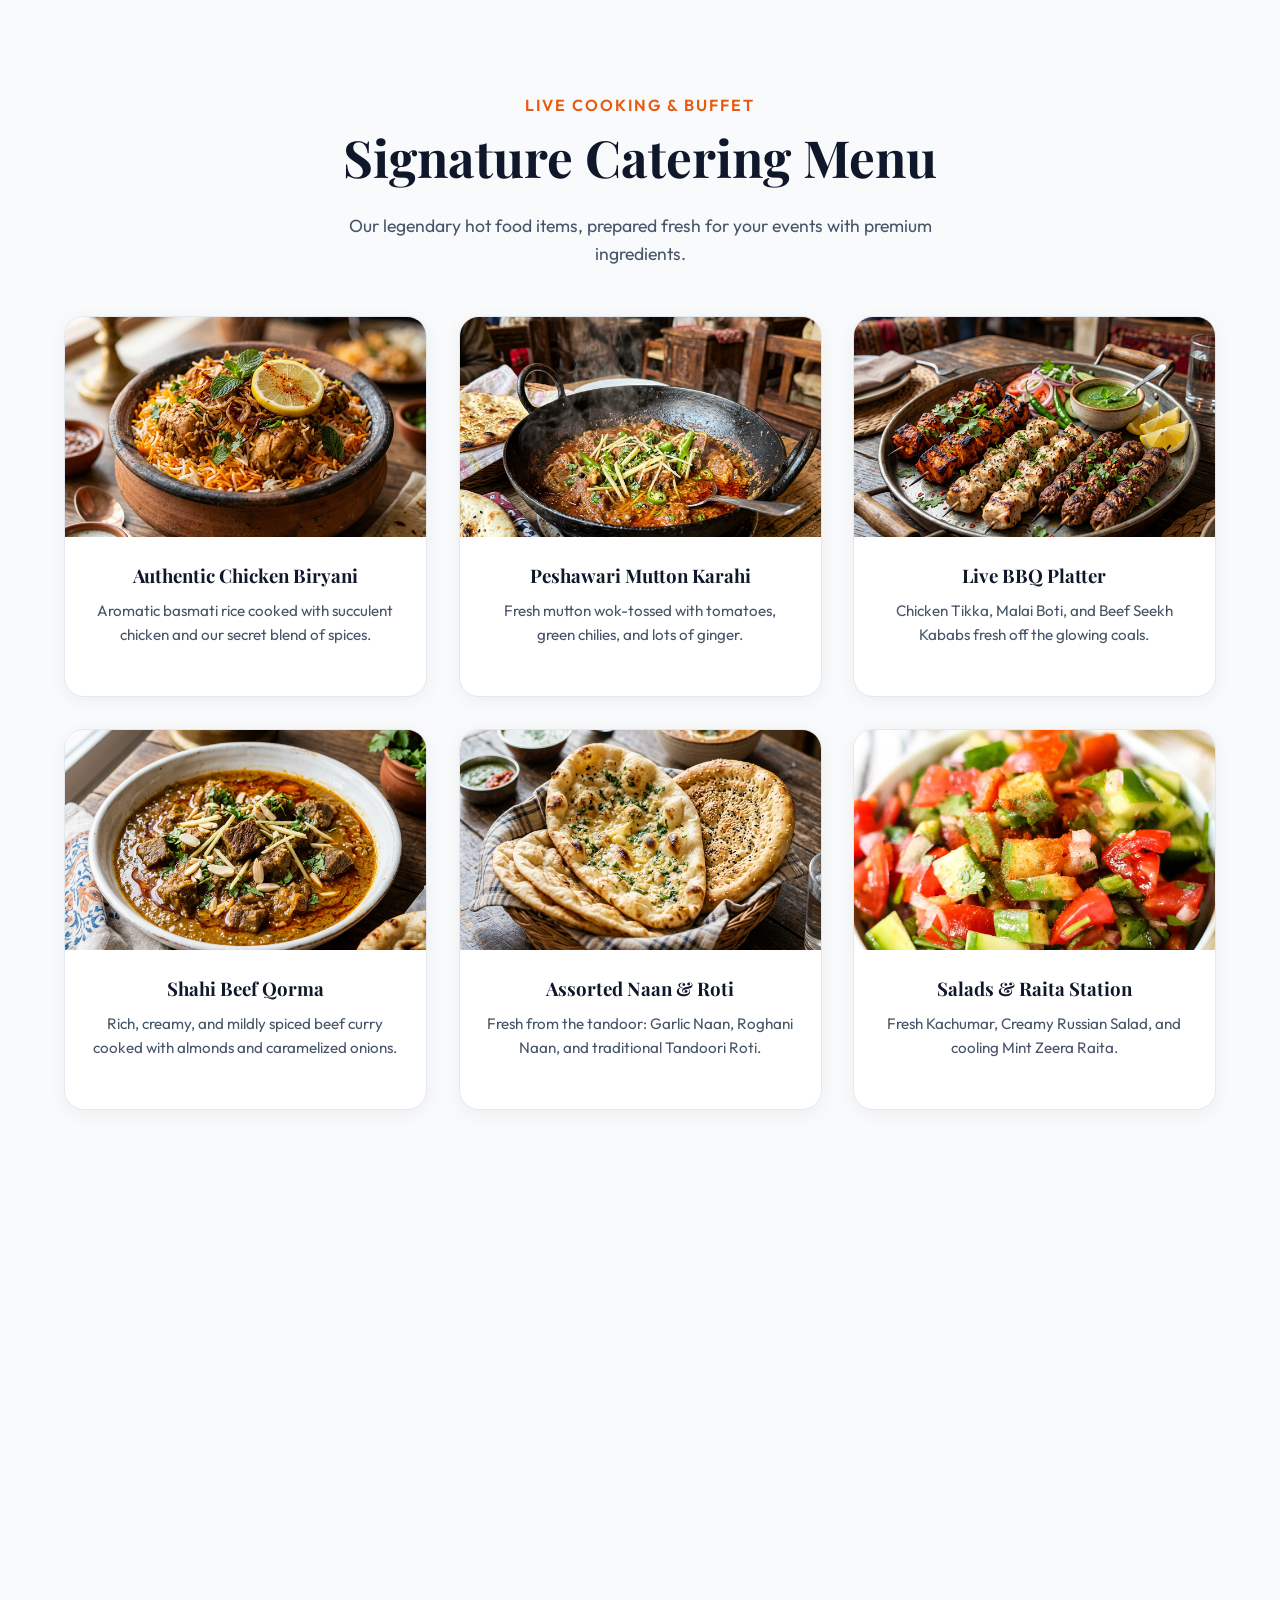
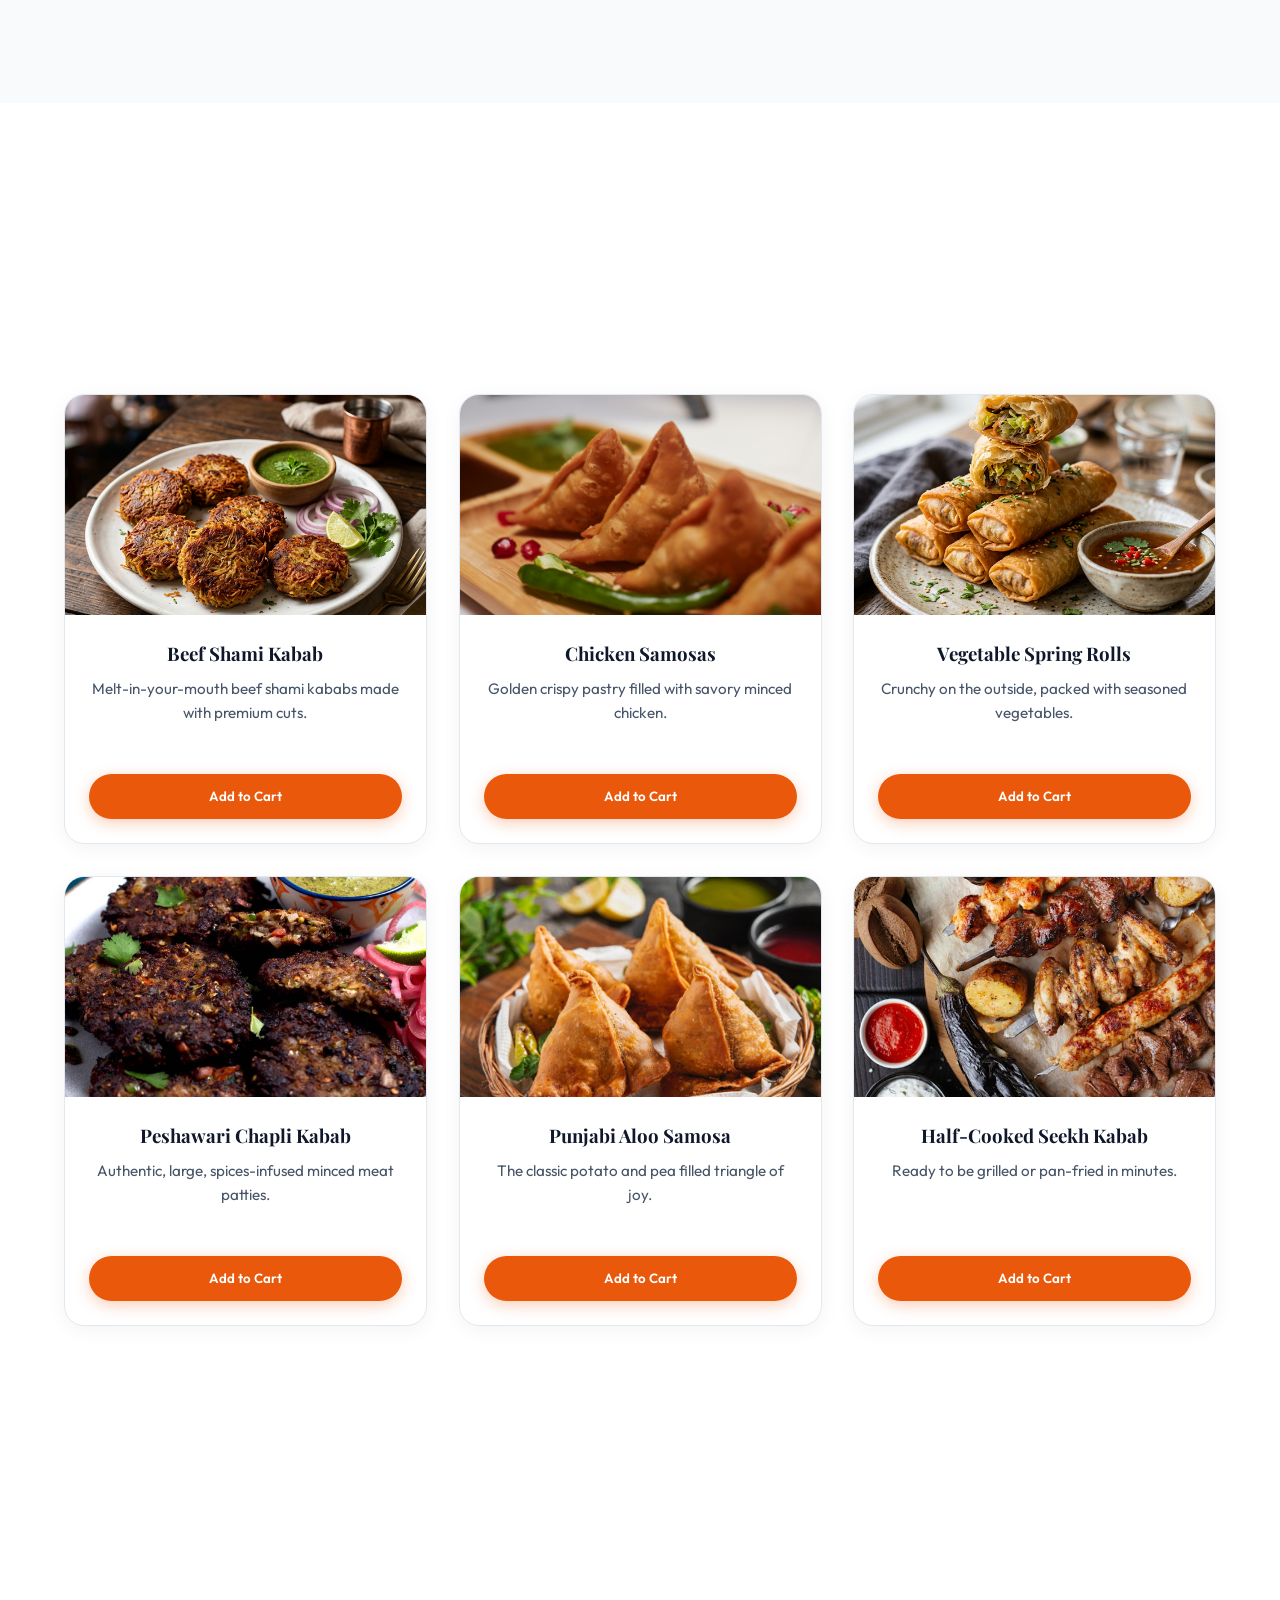
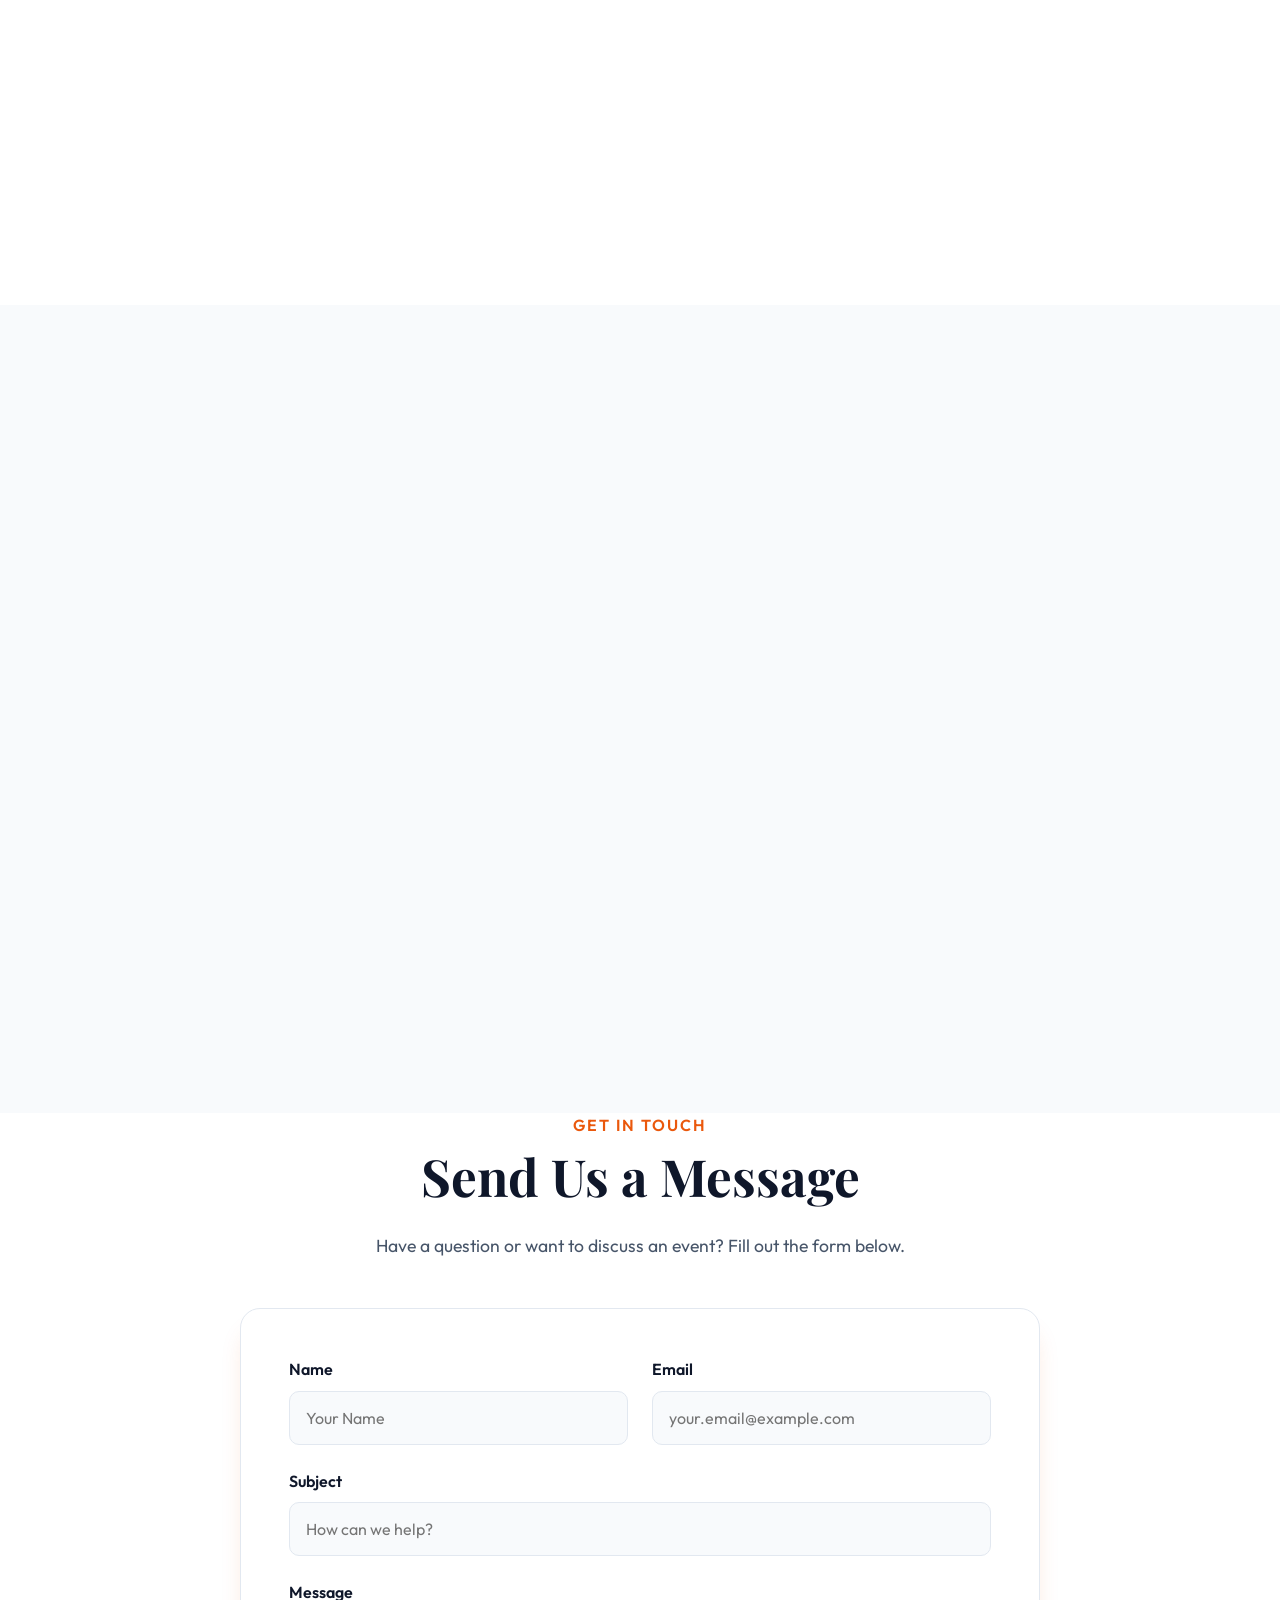
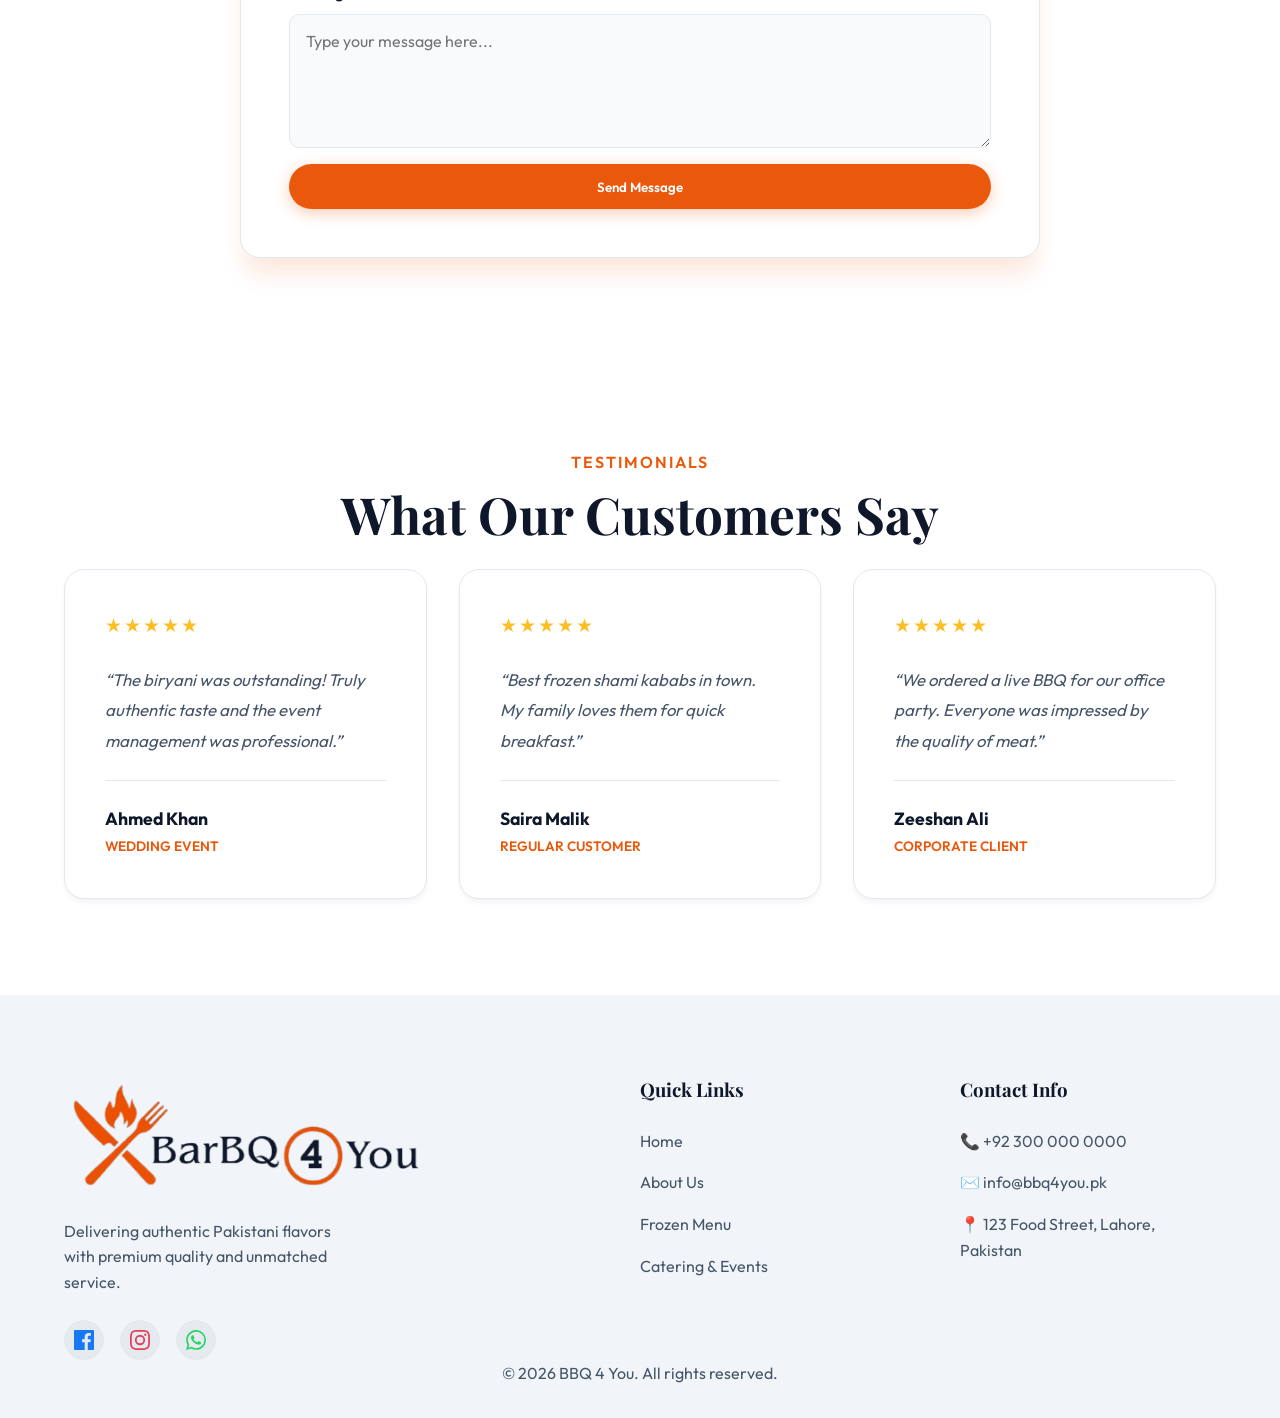
==== commit 9e5621e1: "Add distinct premium pastel backgrounds to mobile menu navigation links" ====
--- a/index.html
+++ b/index.html
@@ -8,7 +8,7 @@
     <title data-en="BBQ 4 You | Authentic Pakistani Catering" data-ur="باربی کیو 4 یو | مستند پاکستانی کیٹرنگ">BBQ 4 You
         | Authentic Pakistani Catering</title>
     <!-- Custom CSS -->
-    <link rel="stylesheet" href="css/style.css">
+    <link rel="stylesheet" href="css/style.css?v=1.2">
 </head>
 
 <body>
@@ -702,4 +702,4 @@
     </a>
 </body>
 
-</html>+</html>
--- a/css/style.css
+++ b/css/style.css
@@ -1144,19 +1144,34 @@
 /* MOBILE VERSION (max-width: 768px) */
 @media (max-width: 768px) {
 
-    /* Navbar Mobile Behavior */
+    /* Navbar Mobile Behavior - Premium Redesign */
     .nav-controls {
         position: fixed;
         top: 0;
         right: -100%;
         width: 100%;
         height: 100vh;
-        background: var(--clr-bg-main);
+        height: 100dvh;
+        background: rgba(248, 250, 252, 0.96);
+        /* Glassmorphism background based on clr-bg-main */
+        -webkit-backdrop-filter: blur(25px);
+        backdrop-filter: blur(25px);
+        border-left: 1px solid rgba(0, 0, 0, 0.05);
+        box-shadow: -15px 0 40px rgba(0, 0, 0, 0.08);
+        /* Premium shadow */
         flex-direction: column;
-        justify-content: center;
-        transition: 0.5s cubic-bezier(0.4, 0, 0.2, 1);
-        padding: 3rem;
+        justify-content: flex-start;
+        transition: right 0.4s cubic-bezier(0.4, 0, 0.2, 1);
+        padding: 6rem 2rem 3rem 2rem;
         z-index: 999;
+        display: flex;
+        overflow-y: auto;
+    }
+
+    [data-theme="dark"] .nav-controls {
+        background: rgba(15, 23, 42, 0.96);
+        /* Glassmorphism based on clr-bg-section */
+        border-left: 1px solid rgba(255, 255, 255, 0.05);
     }
 
     .nav-controls.active {
@@ -1166,6 +1181,7 @@
     [dir="rtl"] .nav-controls {
         right: auto;
         left: -100%;
+        transition: left 0.4s cubic-bezier(0.4, 0, 0.2, 1);
     }
 
     [dir="rtl"] .nav-controls.active {
@@ -1176,19 +1192,183 @@
         flex-direction: column;
         width: 100%;
         align-items: center;
-        gap: 2rem;
+        gap: 0.5rem;
+        margin: 0;
+    }
+
+    .nav-links li {
+        width: 100%;
+        max-width: 280px;
+        /* Constrain max width for elegant pill shape */
+        text-align: center;
+        opacity: 0;
+        transform: translateY(20px);
+        transition: all 0.4s ease forwards;
+    }
+
+    .nav-controls.active .nav-links li {
+        animation: slideUpFade 0.4s ease forwards;
+    }
+
+    /* Staggered entry animation */
+    .nav-controls.active .nav-links li:nth-child(1) {
+        animation-delay: 0.1s;
+    }
+
+    .nav-controls.active .nav-links li:nth-child(2) {
+        animation-delay: 0.15s;
+    }
+
+    .nav-controls.active .nav-links li:nth-child(3) {
+        animation-delay: 0.2s;
+    }
+
+    .nav-controls.active .nav-links li:nth-child(4) {
+        animation-delay: 0.25s;
+    }
+
+    .nav-controls.active .nav-links li:nth-child(5) {
+        animation-delay: 0.3s;
+    }
+
+    .nav-controls.active .nav-links li:nth-child(6) {
+        animation-delay: 0.35s;
+    }
+
+    .nav-controls.active .nav-links li:nth-child(7) {
+        animation-delay: 0.4s;
+    }
+
+    @keyframes slideUpFade {
+        to {
+            opacity: 1;
+            transform: translateY(0);
+        }
     }
 
     .nav-links a:not(.btn-primary) {
-        color: var(--clr-text-main);
-        font-size: 1.5rem;
+        color: var(--clr-text-main) !important;
+        font-family: var(--font-primary);
+        font-size: 1.25rem;
+        font-weight: 500;
+        letter-spacing: 0.3px;
+        transition: all 0.3s ease;
+        text-shadow: none !important;
+        display: block;
+        /* Take full width of parent li */
+        padding: 0.8rem 1.5rem;
+        border-radius: 12px;
+    }
+
+    /* Premium Pastel Backgrounds for Menu Items */
+    .nav-links li:nth-child(1) a:not(.btn-primary) {
+        background: rgba(56, 189, 248, 0.08);
+        /* Home - Light Blue */
+    }
+
+    .nav-links li:nth-child(2) a:not(.btn-primary) {
+        background: rgba(52, 211, 153, 0.08);
+        /* About - Emerald Green */
+    }
+
+    .nav-links li:nth-child(3) a:not(.btn-primary) {
+        background: rgba(250, 204, 21, 0.12);
+        /* Catering - Yellow */
+    }
+
+    .nav-links li:nth-child(4) a:not(.btn-primary) {
+        background: rgba(167, 139, 250, 0.08);
+        /* Frozen - Purple */
+    }
+
+    .nav-links li:nth-child(5) a:not(.btn-primary) {
+        background: rgba(244, 114, 182, 0.08);
+        /* Events - Pink */
+    }
+
+    .nav-links li:nth-child(6) a:not(.btn-primary) {
+        background: rgba(163, 230, 53, 0.08);
+        /* Cart - Lime */
+    }
+
+    .nav-links a:not(.btn-primary):hover,
+    .nav-links a:not(.btn-primary):active {
+        color: var(--clr-primary) !important;
+        transform: translateY(-2px);
+        box-shadow: 0 4px 15px rgba(0, 0, 0, 0.05);
+    }
+
+    .nav-links li:nth-child(1) a:not(.btn-primary):hover {
+        background: rgba(56, 189, 248, 0.15);
+    }
+
+    .nav-links li:nth-child(2) a:not(.btn-primary):hover {
+        background: rgba(52, 211, 153, 0.15);
+    }
+
+    .nav-links li:nth-child(3) a:not(.btn-primary):hover {
+        background: rgba(250, 204, 21, 0.18);
+    }
+
+    .nav-links li:nth-child(4) a:not(.btn-primary):hover {
+        background: rgba(167, 139, 250, 0.15);
+    }
+
+    .nav-links li:nth-child(5) a:not(.btn-primary):hover {
+        background: rgba(244, 114, 182, 0.15);
+    }
+
+    .nav-links li:nth-child(6) a:not(.btn-primary):hover {
+        background: rgba(163, 230, 53, 0.15);
+    }
+
+    .nav-links a:not(.btn-primary)::after {
+        display: none;
+    }
+
+    .nav-links a.btn-primary {
+        font-size: 1.1rem;
+        padding: 1rem 2rem;
+        border-radius: 50px;
         font-weight: 600;
+        box-shadow: 0 10px 25px rgba(234, 88, 12, 0.3);
+        margin-top: 1rem;
+        display: inline-block;
+        width: 100%;
+        max-width: 250px;
+        /* Make button slightly wider and elegant */
     }
 
     .utils {
-        margin-top: 2.5rem;
+        margin-top: auto;
+        padding-top: 2rem;
+        justify-content: center;
+        gap: 1.5rem;
+        background: transparent;
+        border: none;
+        opacity: 0;
+    }
+
+    .nav-controls.active .utils {
+        animation: slideUpFade 0.4s ease forwards;
+        animation-delay: 0.5s;
+    }
+
+    .utils button {
+        background: var(--clr-bg-card);
+        color: var(--clr-text-main) !important;
+        box-shadow: var(--shadow-sm);
         padding: 0.5rem 1rem;
-        transform: scale(1.2);
+        border-radius: 50px;
+        font-size: 1rem;
+        font-weight: 600;
+        border: 1px solid var(--clr-border);
+    }
+
+    .utils button.active {
+        background: var(--clr-primary) !important;
+        color: white !important;
+        border-color: var(--clr-primary);
     }
 
     .mobile-toggle {
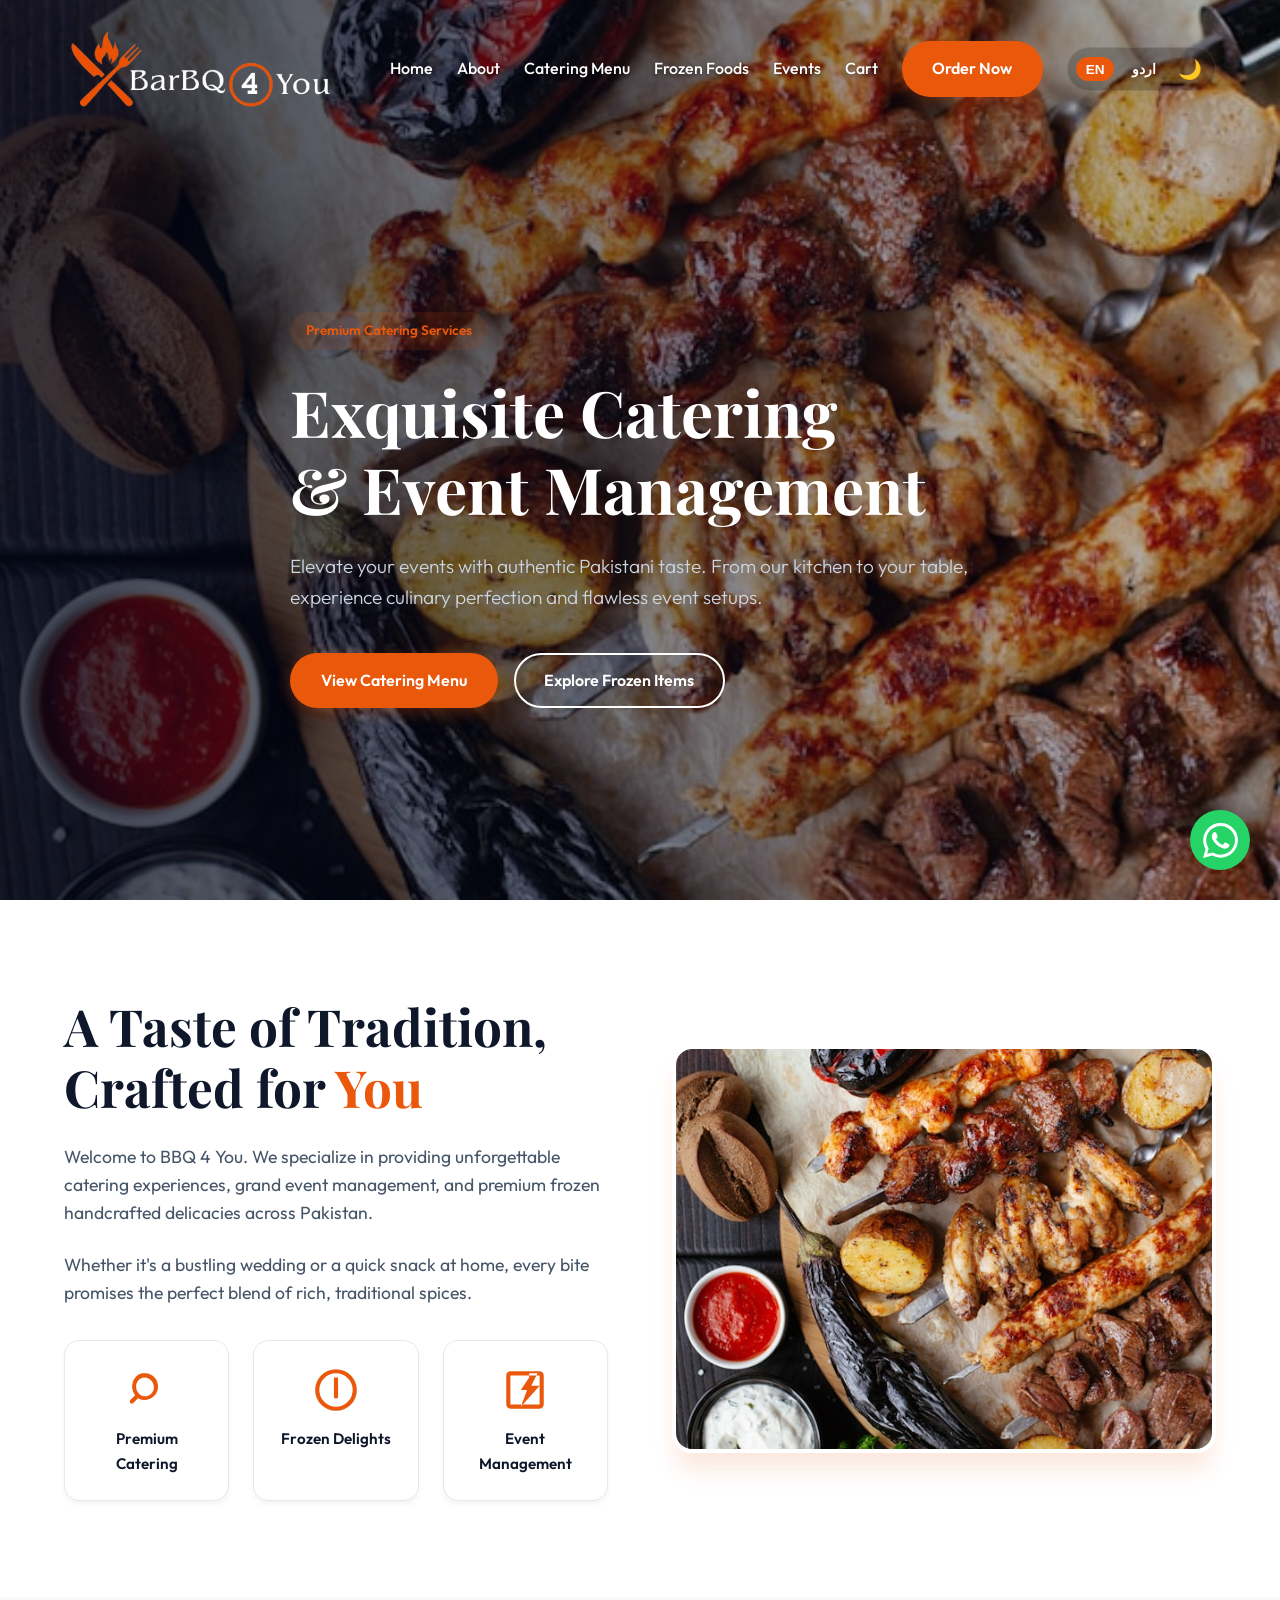
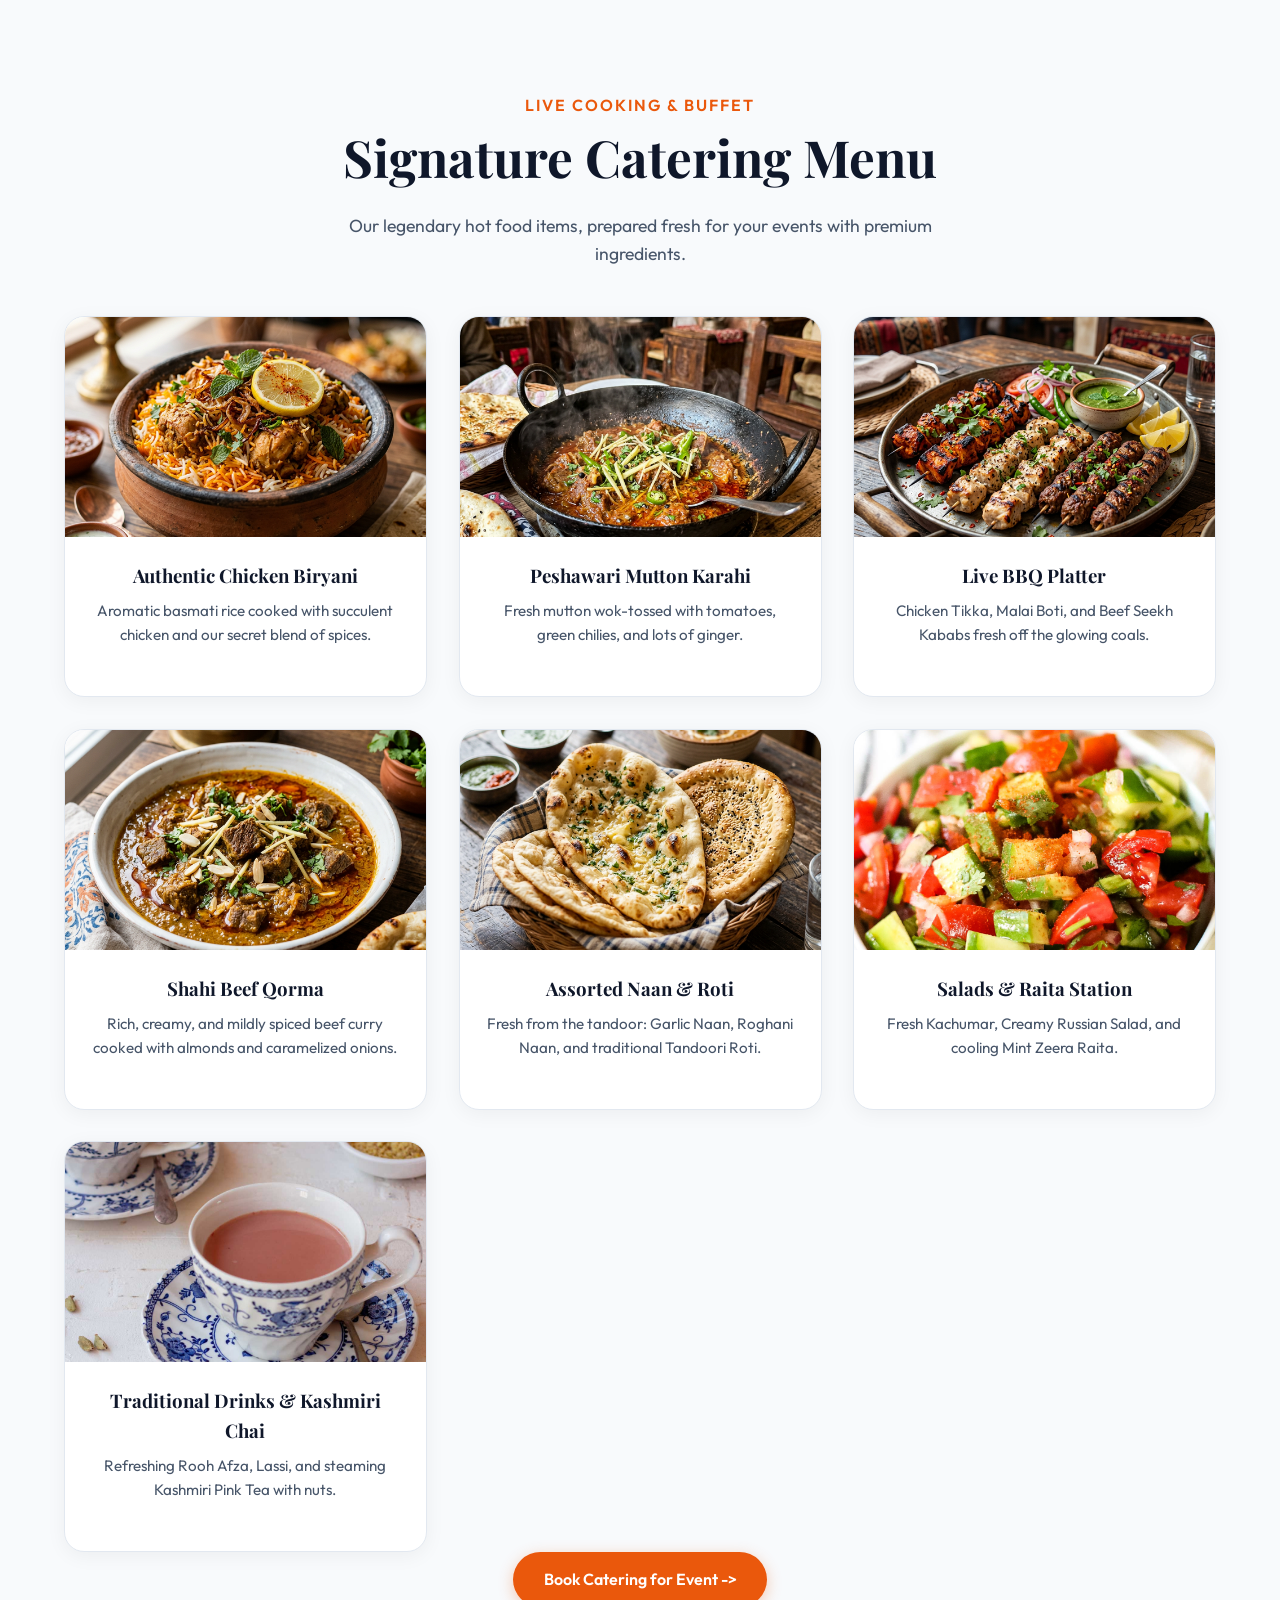
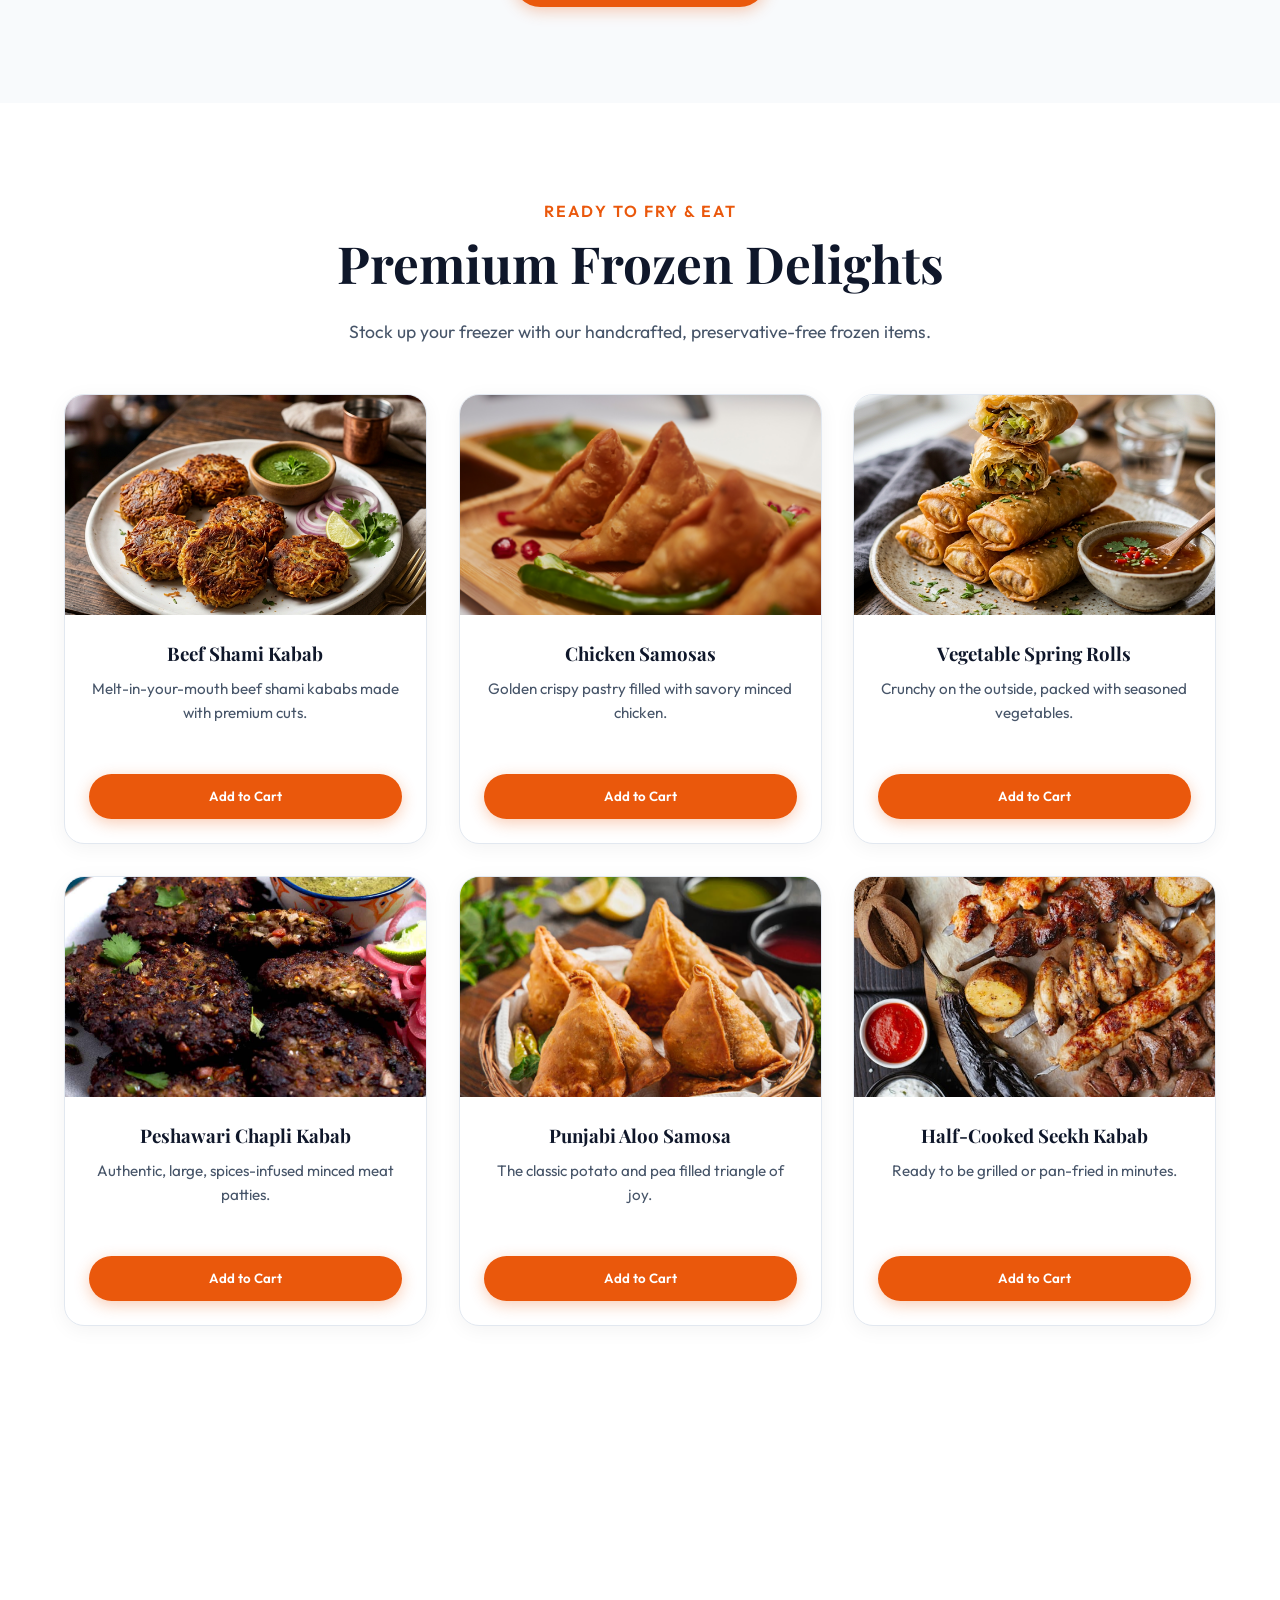
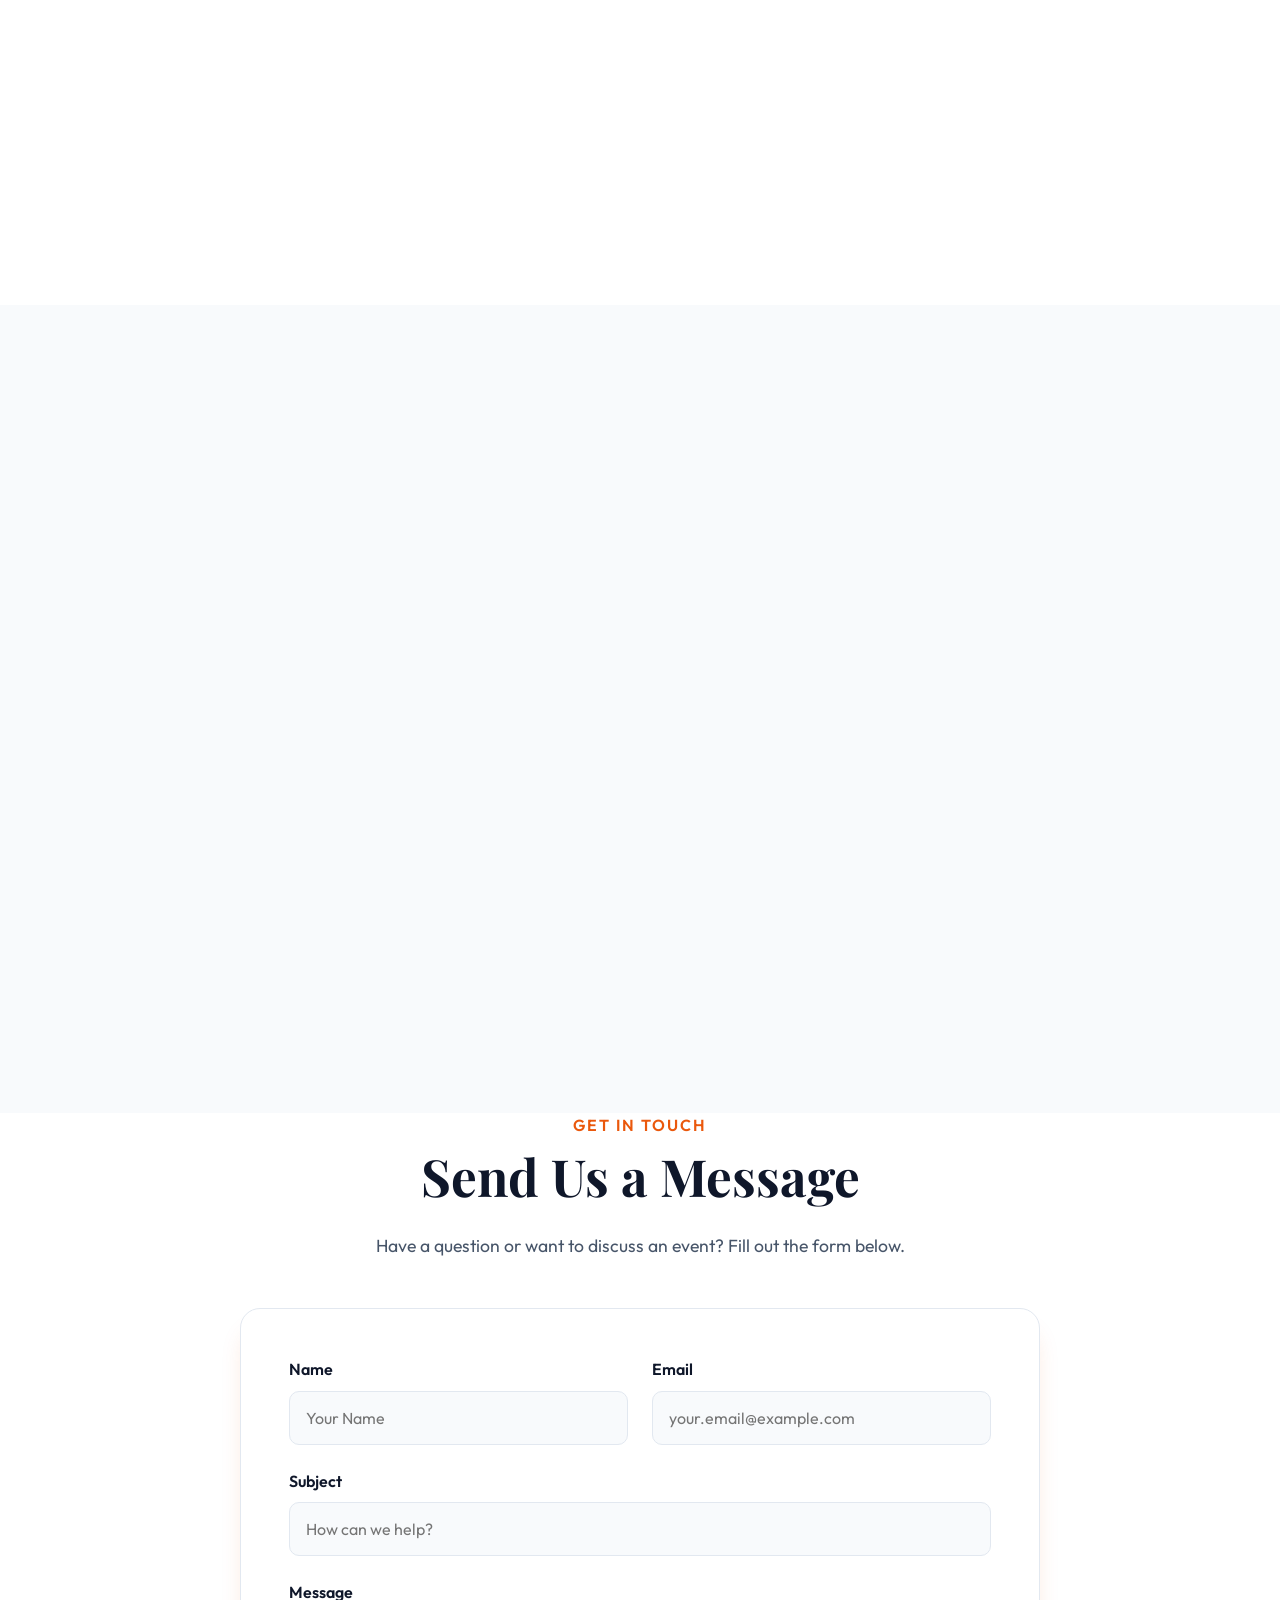
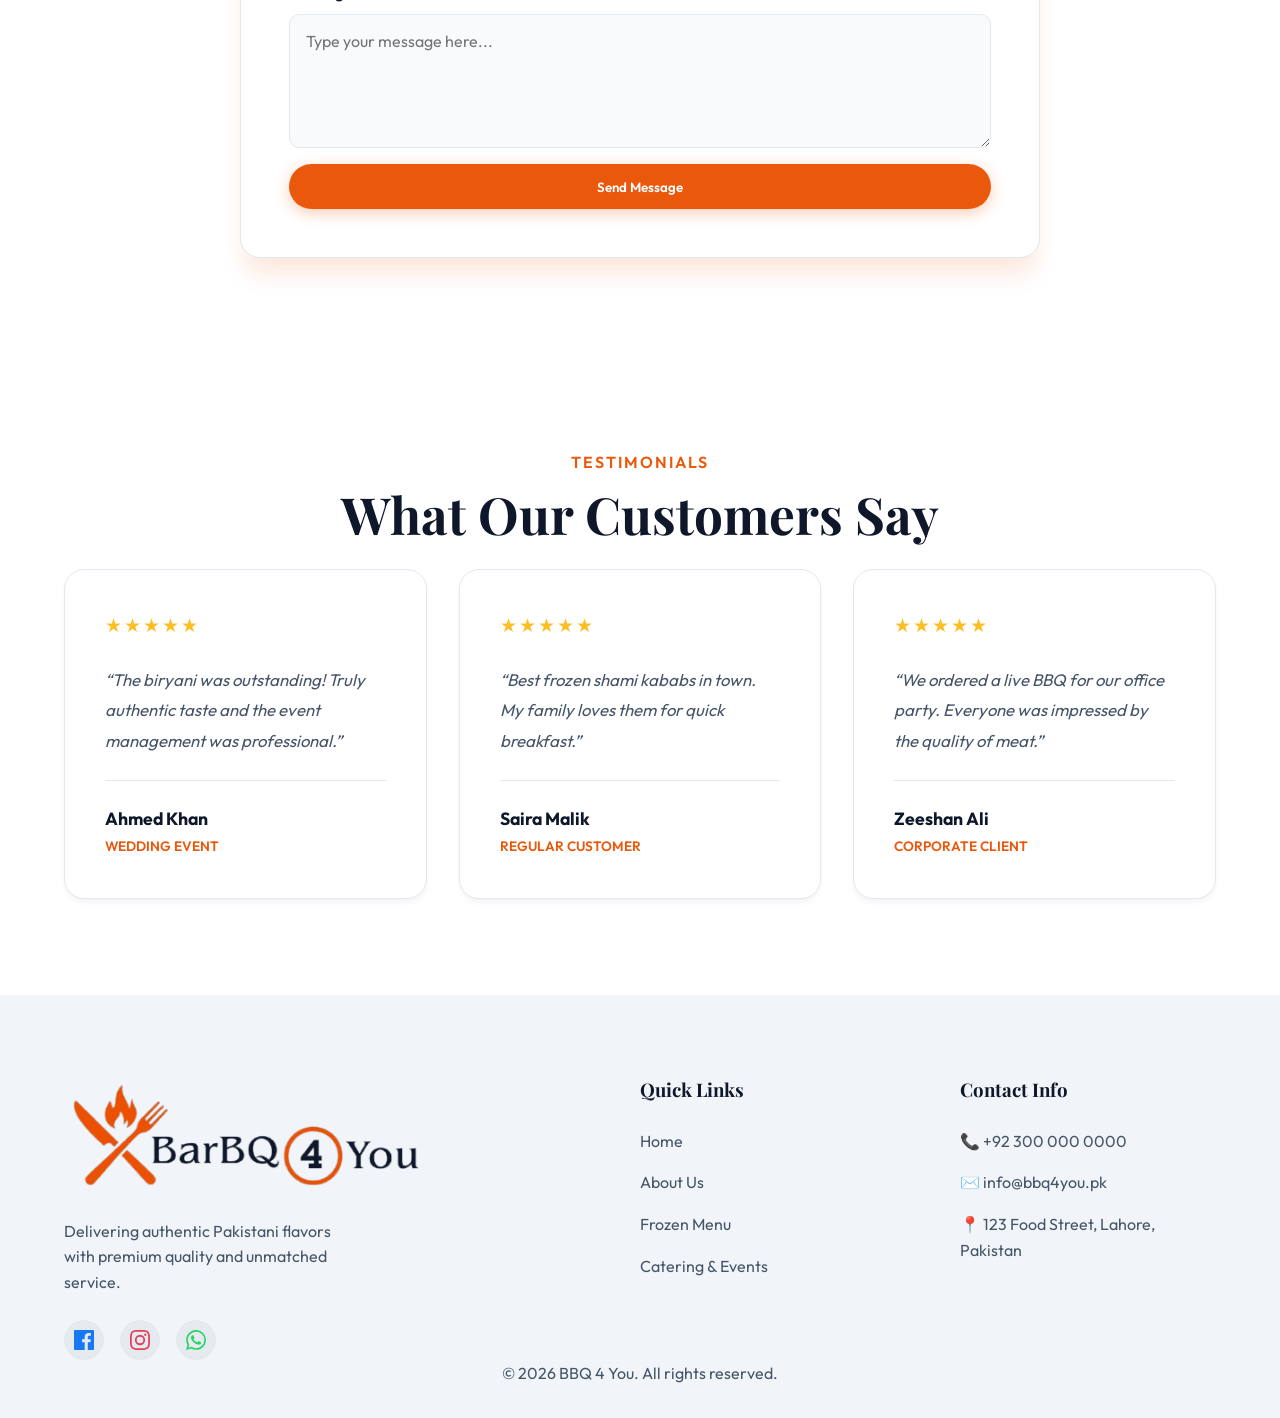
==== commit e92db698: "Update Book Catering button to link to WhatsApp URL" ====
--- a/index.html
+++ b/index.html
@@ -244,8 +244,9 @@
                 </div>
             </div>
             <div class="text-center mt-6 scroll-reveal up">
-                <a href="#contact" class="btn btn-primary" data-en="Book Catering for Event ->"
-                    data-ur="ایونٹ کے لیے کیٹرنگ بک کریں ->">Book Catering for Event -></a>
+                <a href="https://wa.me/923000000000?text=Hello%2C%20I%20would%20like%20to%20inquire%20about%20booking%20catering%20for%20an%20event."
+                    target="_blank" class="btn btn-primary" data-en="Book Catering for Event ->"
+                    data-ur="تقریب کے لیے کیٹرنگ بک کریں ->">Book Catering for Event -></a>
             </div>
         </div>
     </section>
@@ -702,4 +703,4 @@
     </a>
 </body>
 
-</html>
+</html>
